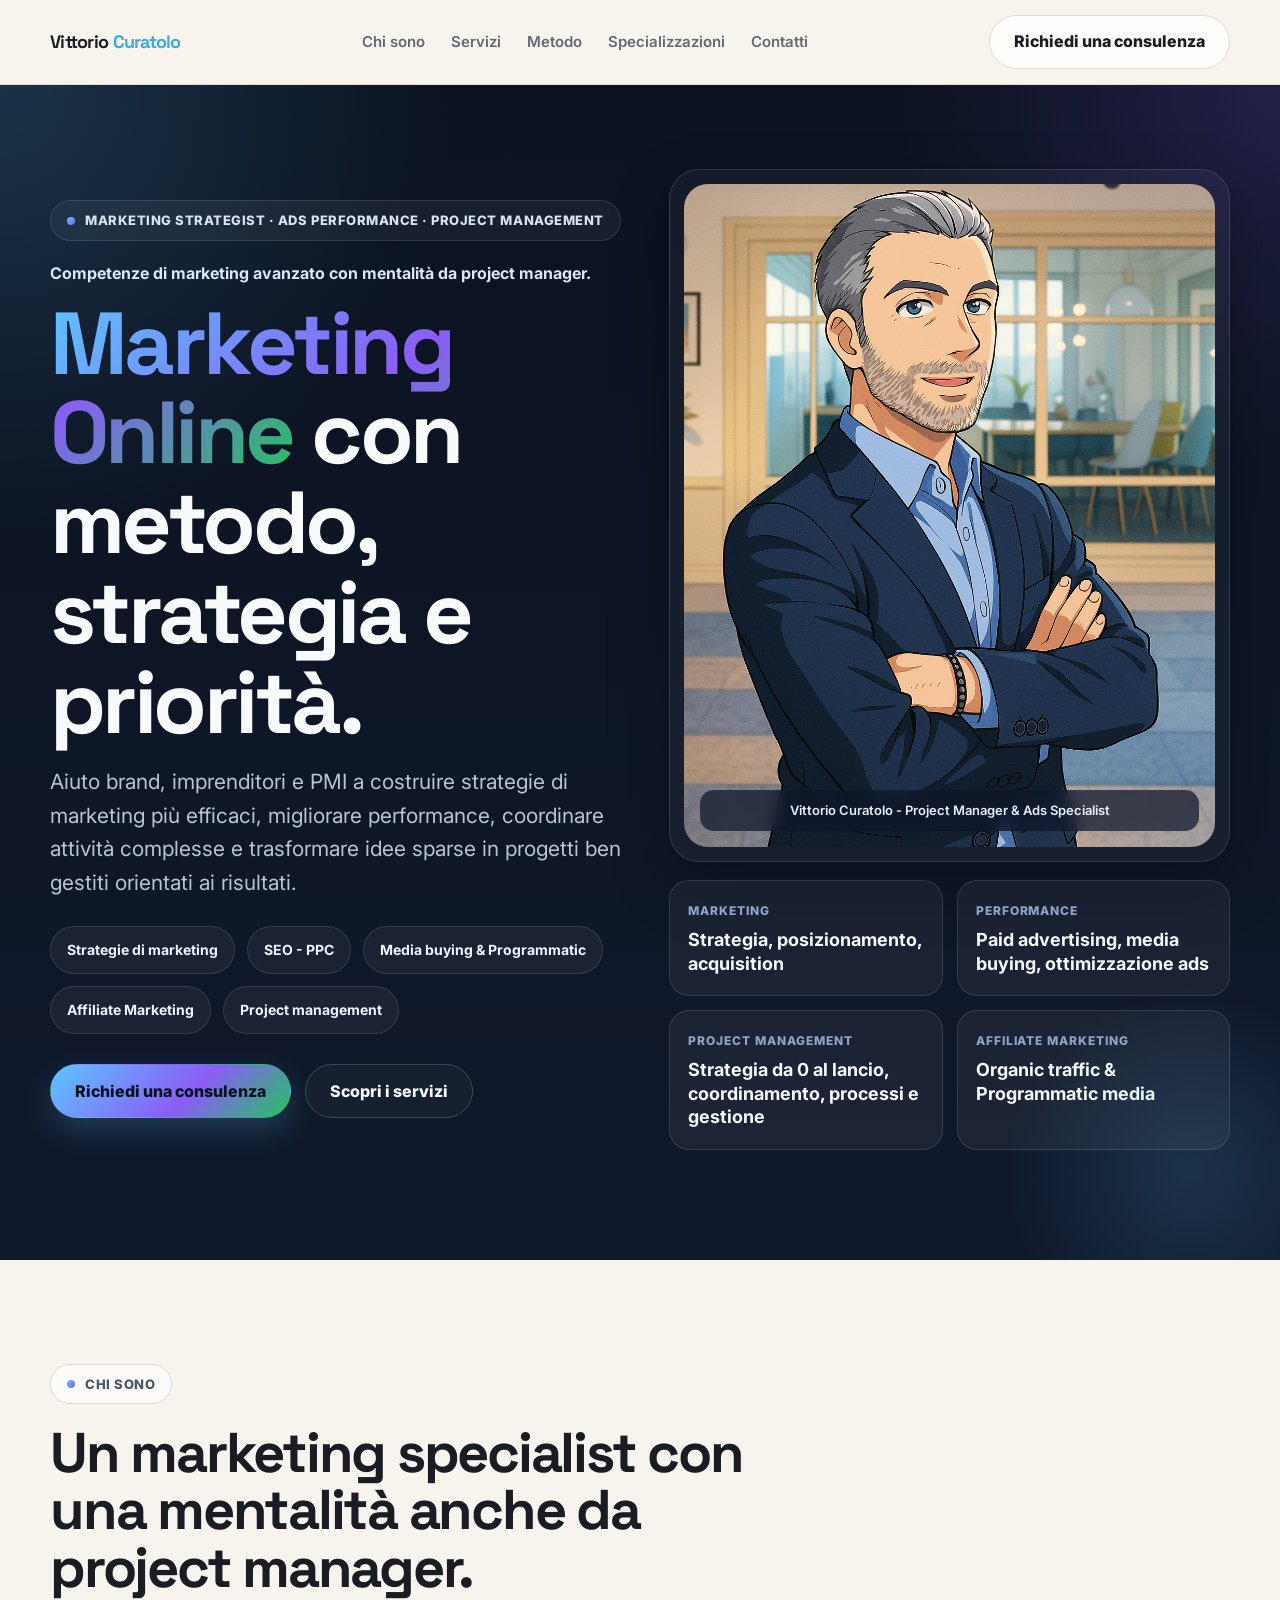
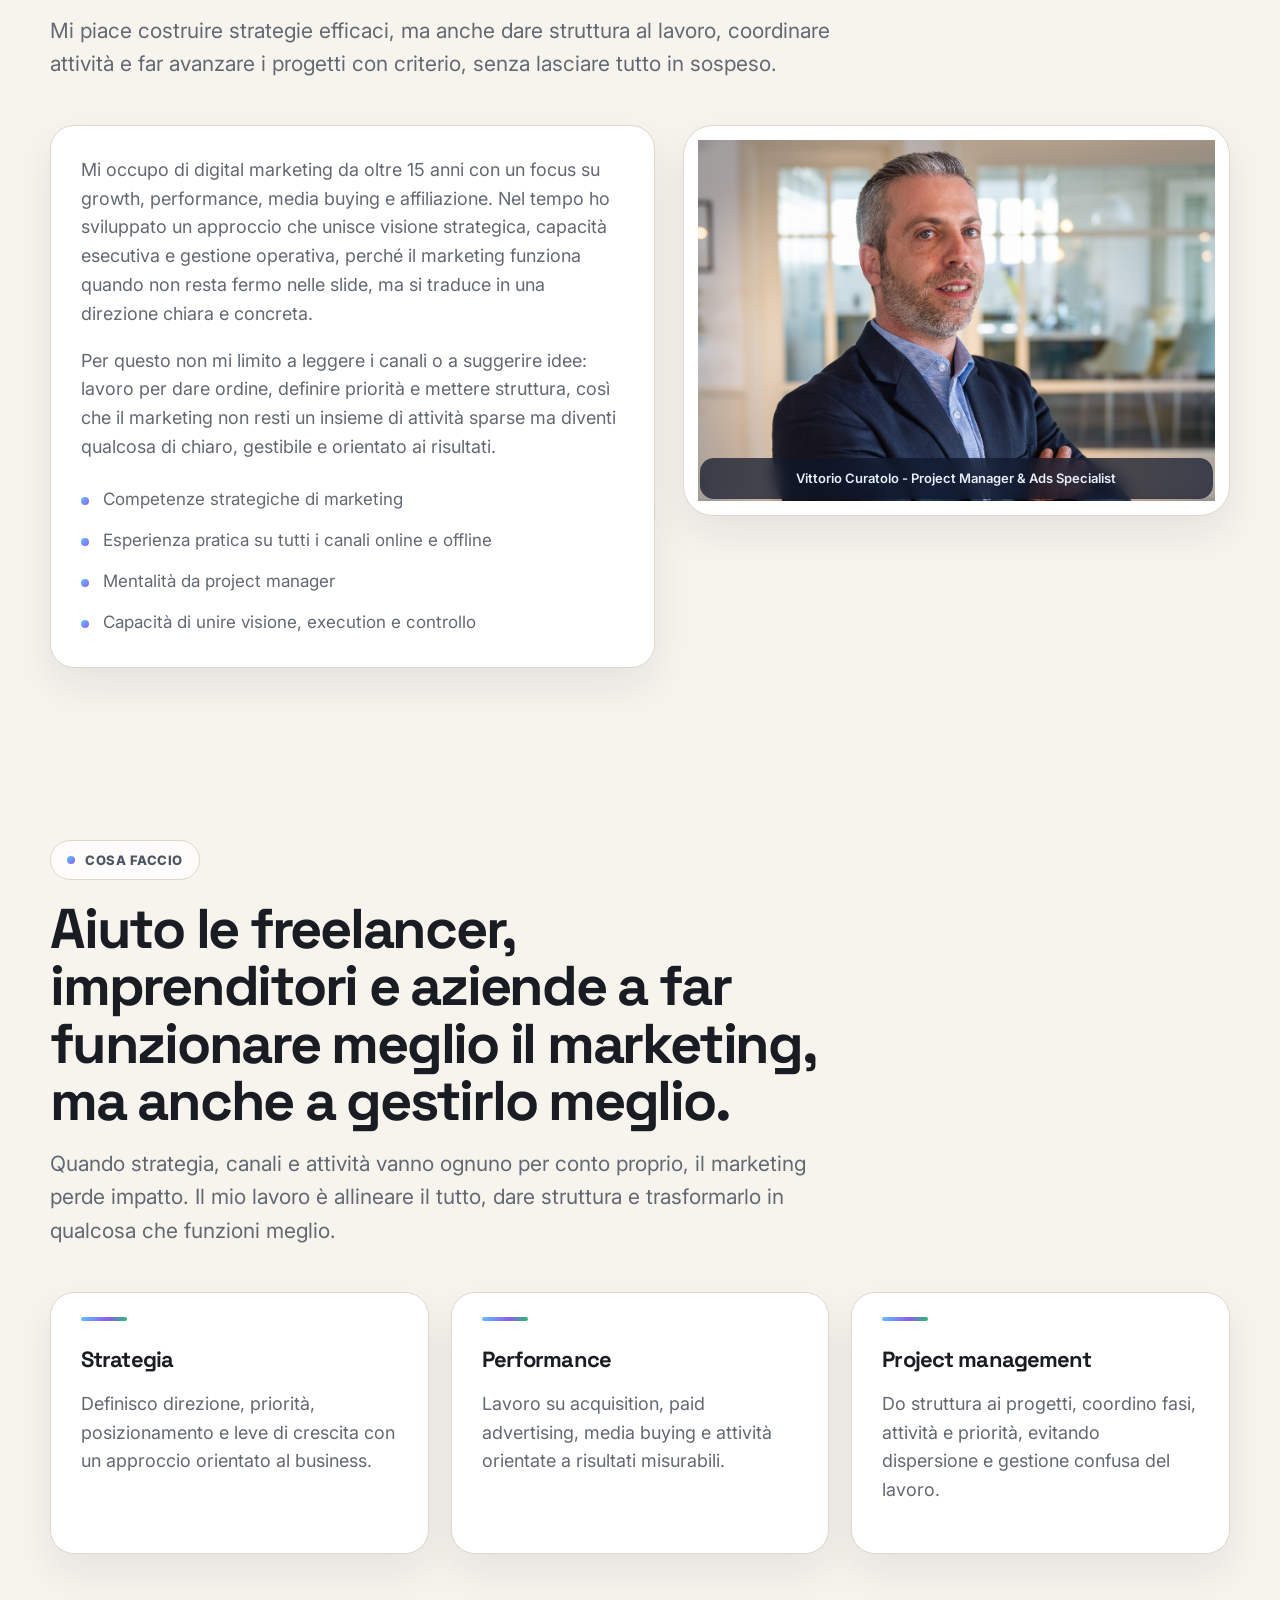
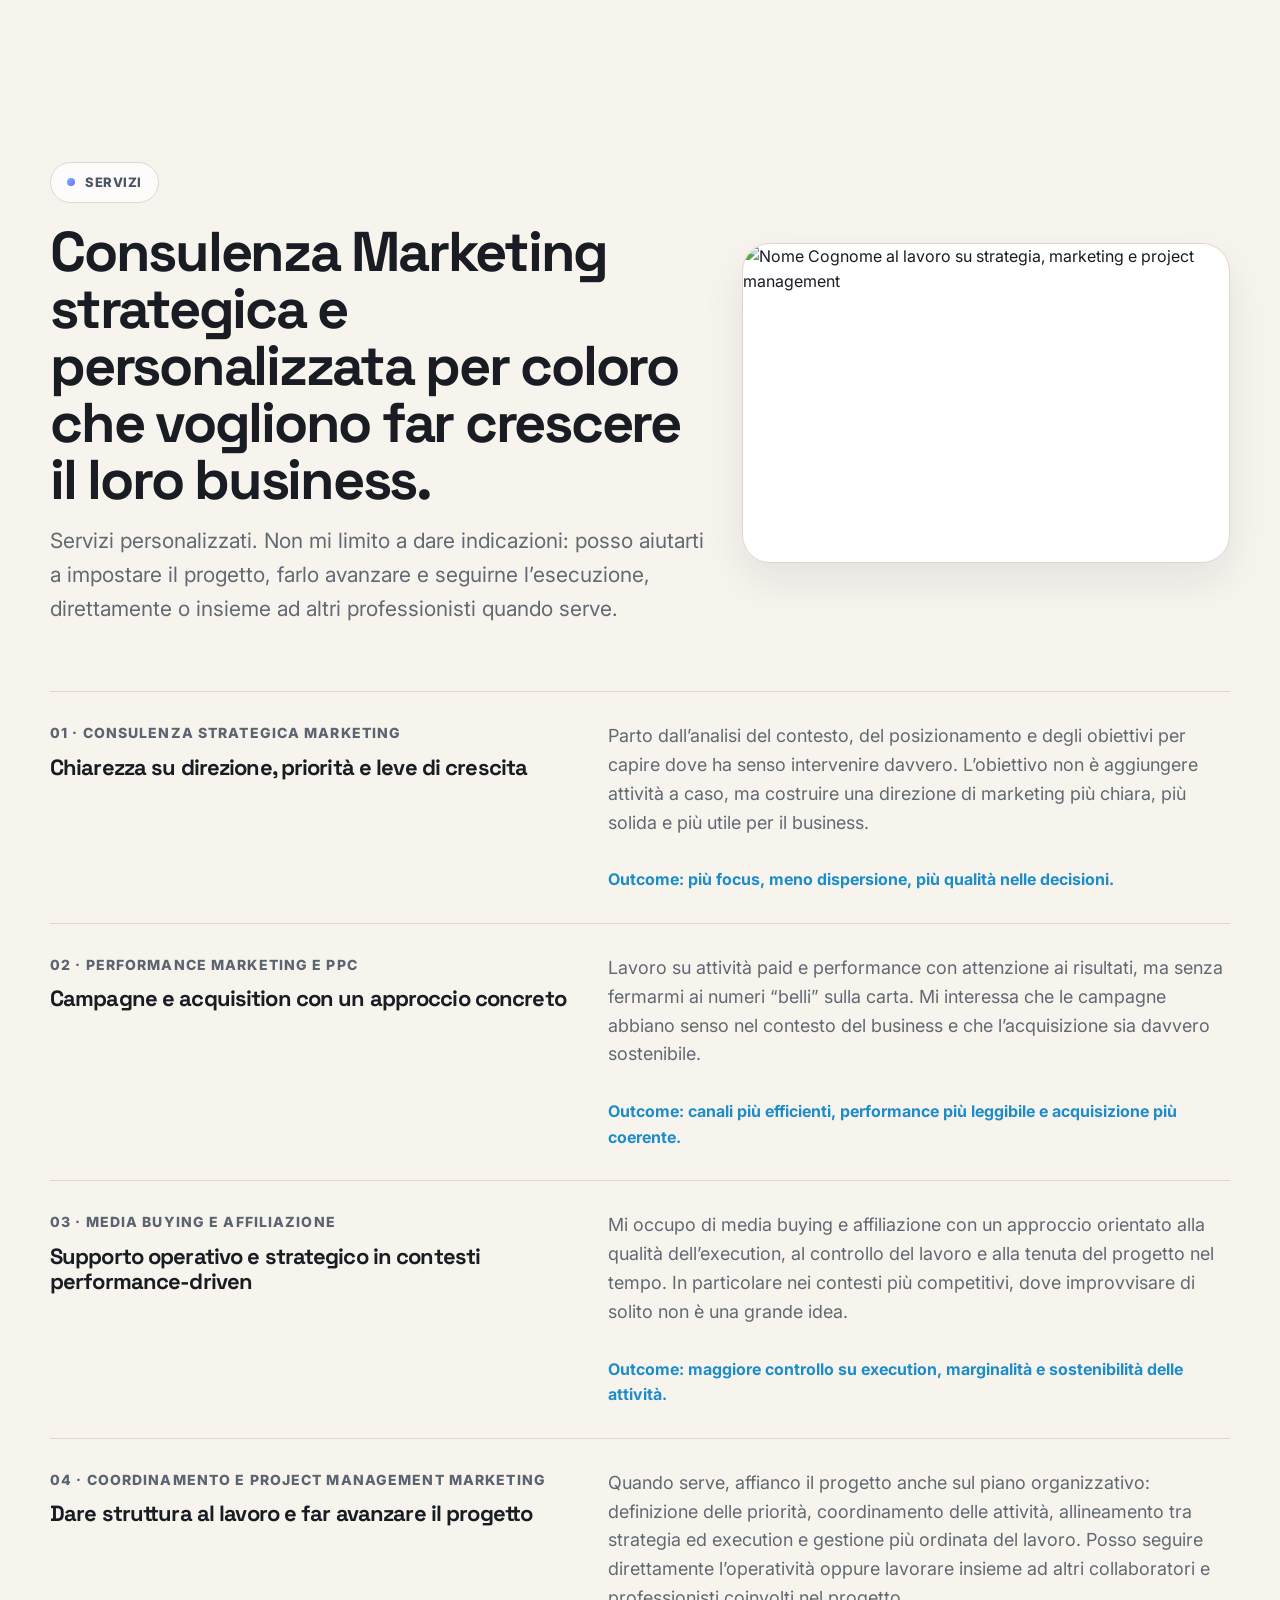
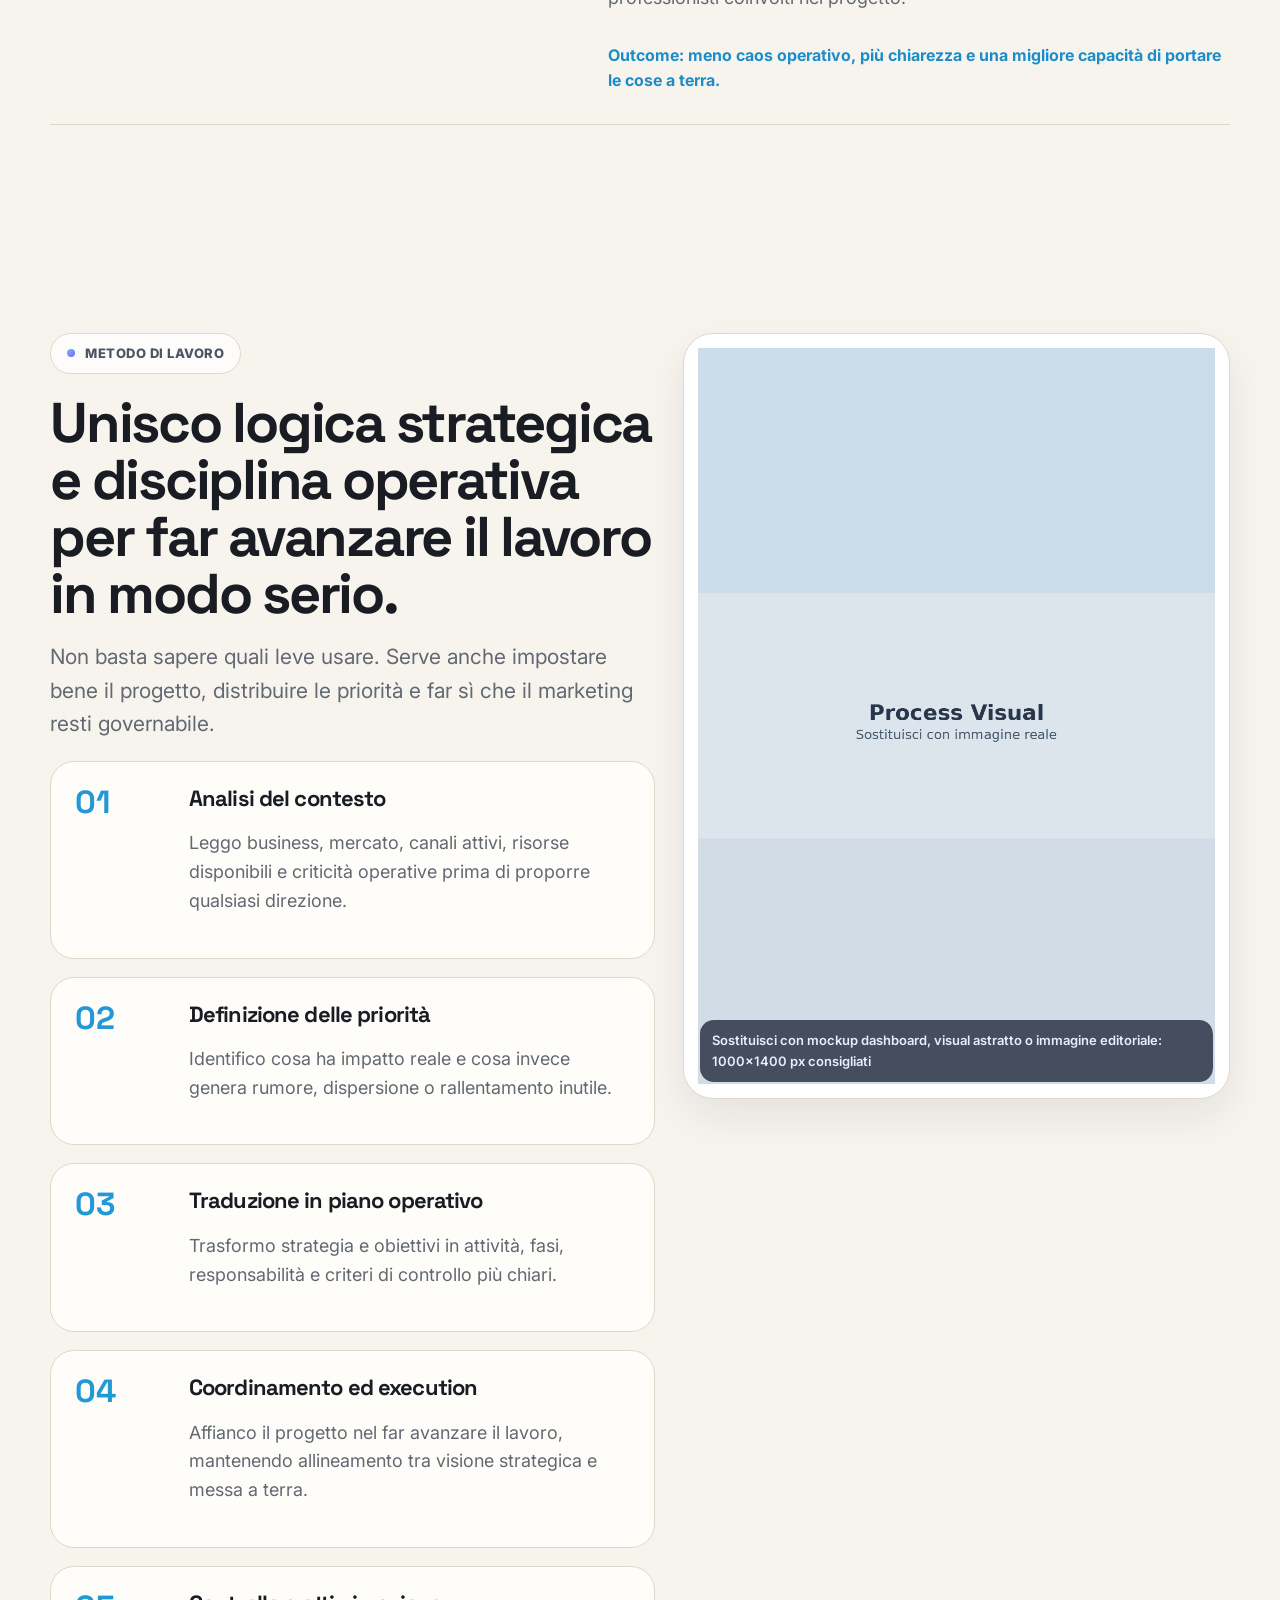
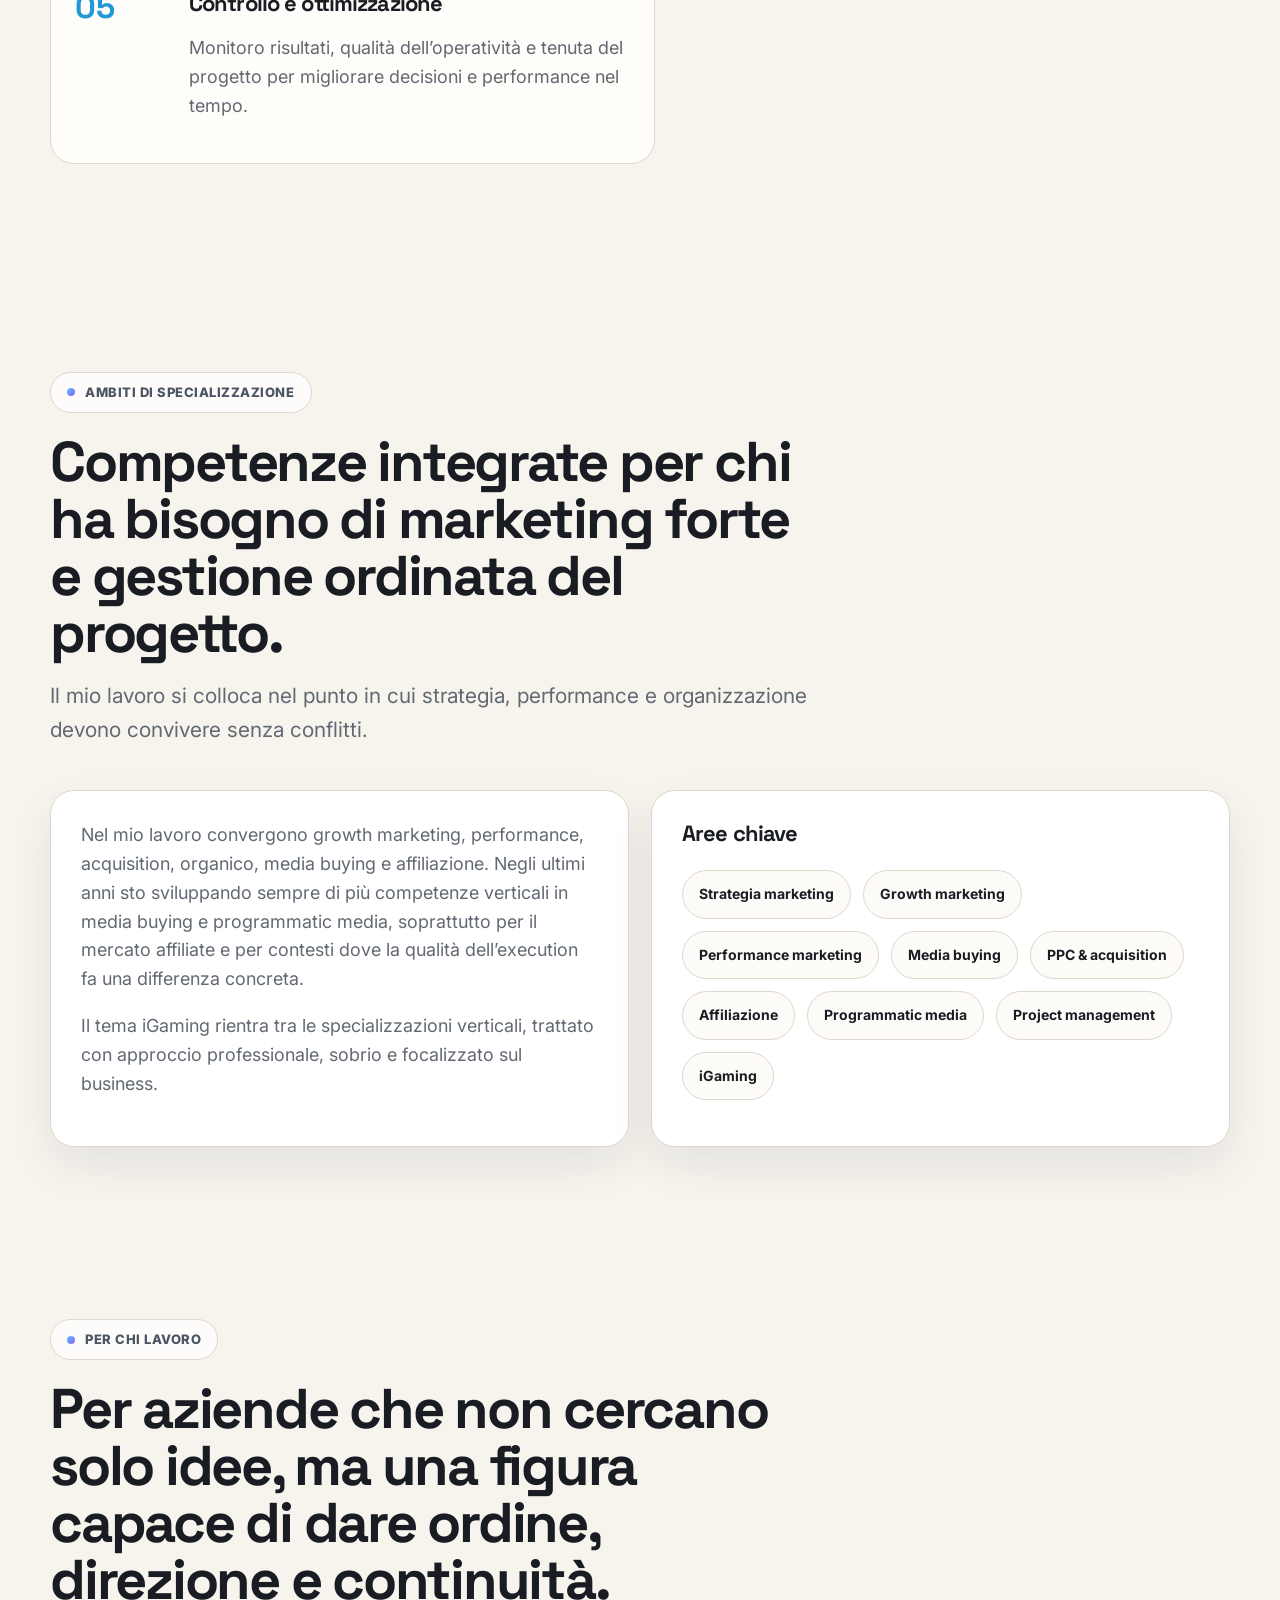
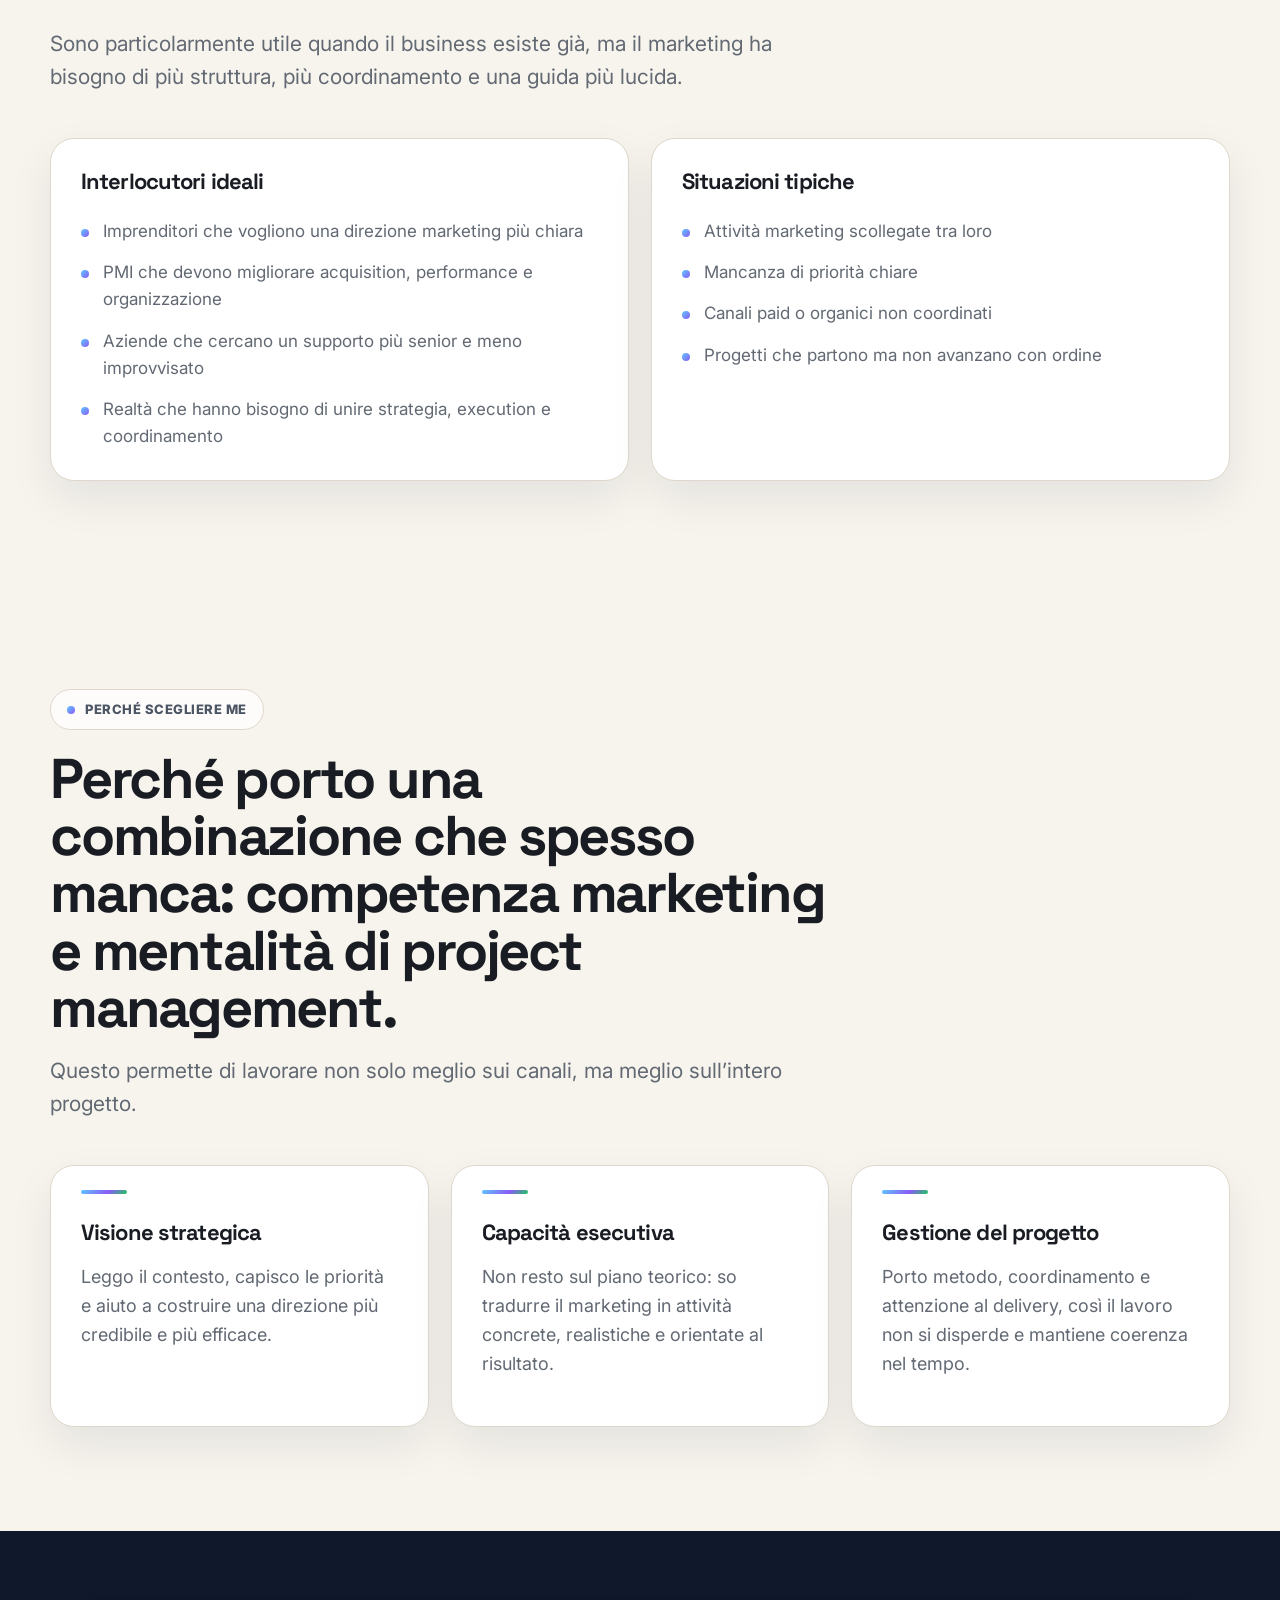
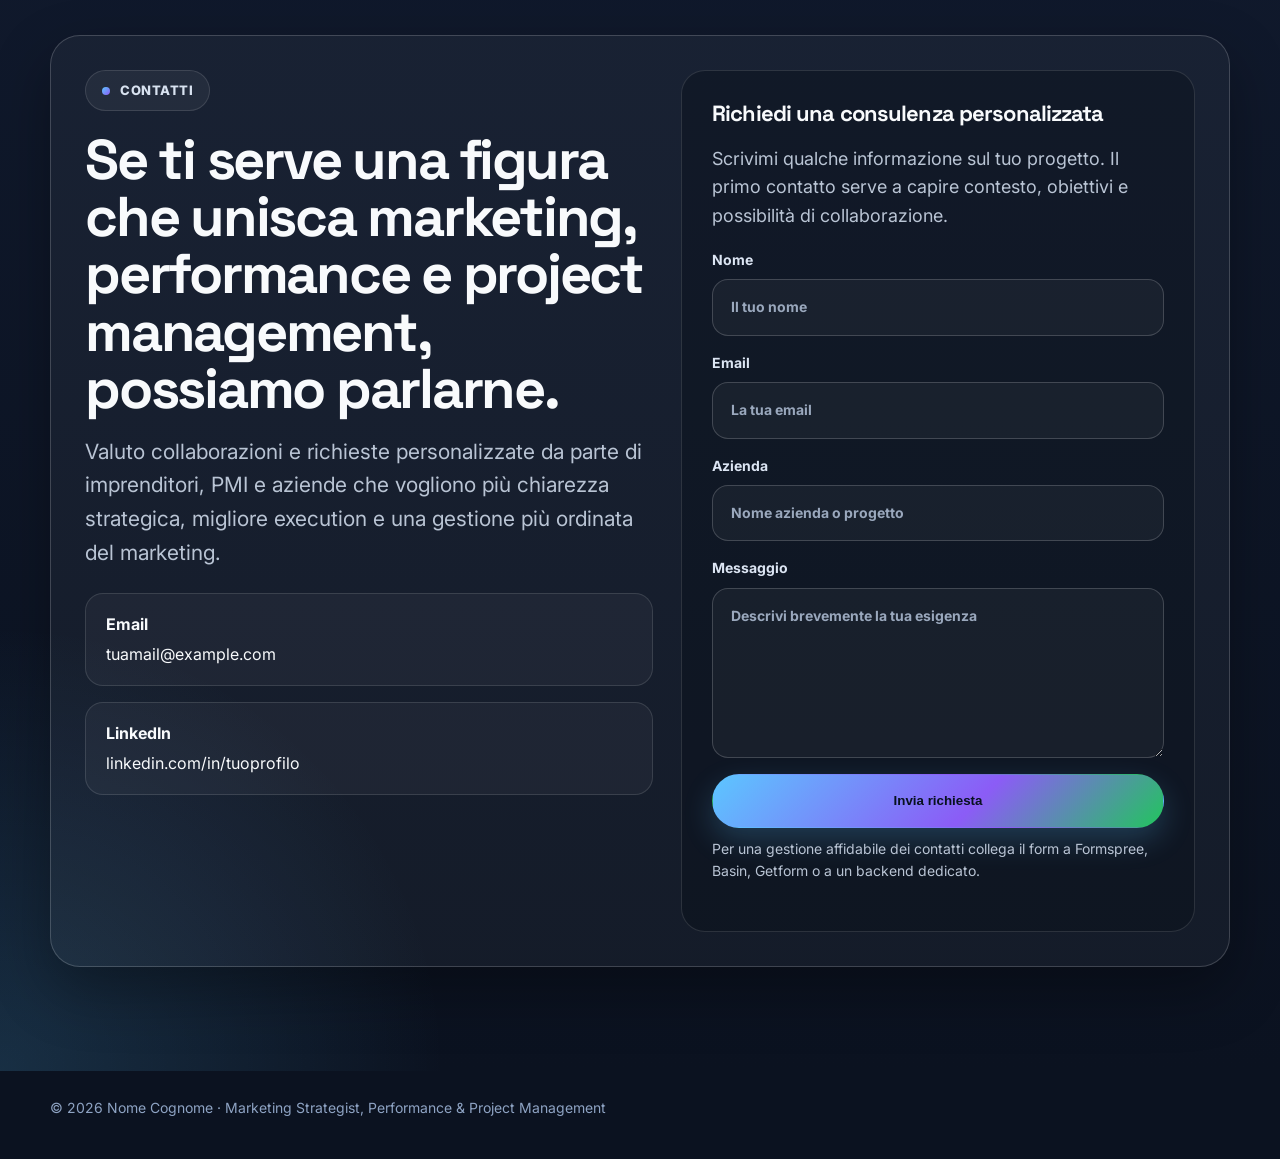
==== index.html @ 205b306b "Add files via upload" ====
<!DOCTYPE html>
<html lang="it">
<head>
  <meta charset="UTF-8" />
  <meta name="viewport" content="width=device-width, initial-scale=1.0" />
  <title>Nome Cognome | Marketing Strategist, Performance & Project Management</title>
  <meta name="description" content="Professionista del digital marketing con focus su strategia, performance marketing, media buying e project management per imprenditori, PMI e aziende." />
  <meta name="theme-color" content="#0f172a" />
  <link rel="preconnect" href="https://fonts.googleapis.com">
  <link rel="preconnect" href="https://fonts.gstatic.com" crossorigin>
  <link href="https://fonts.googleapis.com/css2?family=Inter:wght@400;500;600;700;800;900&family=Space+Grotesk:wght@500;700&display=swap" rel="stylesheet">
  <link rel="stylesheet" href="style.css" />
</head>
<body>
  <header class="site-header">
    <div class="container nav">
      <a href="#top" class="brand">Vittorio <span>Curatolo</span></a>

      <nav class="nav-links" aria-label="Navigazione principale">
        <a href="#chi-sono">Chi sono</a>
        <a href="#servizi">Servizi</a>
        <a href="#metodo">Metodo</a>
        <a href="#specializzazioni">Specializzazioni</a>
        <a href="#contatti">Contatti</a>
      </nav>

      <a href="#contatti" class="btn btn-secondary">Richiedi una consulenza</a>
    </div>
  </header>

  <main id="top">
    <section class="hero">
      <div class="container hero-grid">
        <div class="hero-copy">
          <span class="eyebrow eyebrow-dark">Marketing strategist · Ads Performance · Project management</span>
          <div class="hero-kicker">Competenze di marketing avanzato con mentalità da project manager.</div>
          <h1>
            <span class="gradient-text">Marketing Online</span>
            con metodo, strategia e priorità.
          </h1>
          <p class="lead hero-lead">
            Aiuto brand, imprenditori e PMI a costruire strategie di marketing più efficaci, migliorare performance, coordinare attività complesse e trasformare idee sparse in progetti ben gestiti orientati ai risultati.
          </p>

          <div class="hero-points">
            <span class="pill">Strategie di marketing</span>
            <span class="pill">SEO - PPC</span>
            <span class="pill">Media buying & Programmatic</span>
            <span class="pill">Affiliate Marketing</span>
            <span class="pill">Project management</span>
          </div>

          <div class="btn-row">
            <a href="#contatti" class="btn btn-primary">Richiedi una consulenza</a>
            <a href="#servizi" class="btn btn-ghost">Scopri i servizi</a>
          </div>
        </div>

        <aside class="hero-visual">
          <div class="hero-image-card">
            <div class="image-placeholder image-portrait">
              <img src="images/hero-pic.png"/>
              <center><div class="image-placeholder-note">Vittorio Curatolo - Project Manager & Ads Specialist</div></center>
            </div>
          </div>

          <div class="hero-stats">
            <article class="stat-box">
              <small>Marketing</small>
              <strong>Strategia, posizionamento, acquisition</strong>
            </article>
            <article class="stat-box">
              <small>Performance</small>
              <strong>Paid advertising, media buying, ottimizzazione ads </strong>
            </article>
            <article class="stat-box">
              <small>Project Management</small>
              <strong>Strategia da 0 al lancio, coordinamento, processi e gestione</strong>
            </article>
            <article class="stat-box">
              <small>Affiliate Marketing</small>
              <strong>Organic traffic & Programmatic media</strong>
            </article>
          </div>
        </aside>
      </div>
    </section>

    <section id="chi-sono" class="section section-light">
      <div class="container">
        <div class="section-head">
          <span class="eyebrow">Chi sono</span>
          <h2>Un marketing specialist con una mentalità anche da project manager.</h2>
          <p class="lead">
            Mi piace costruire strategie efficaci, ma anche dare struttura al lavoro, coordinare attività e far avanzare i progetti con criterio, senza lasciare tutto in sospeso.
          </p>
        </div>

        <div class="about-grid">
          <div class="about-copy card-light">
            <p>
              Mi occupo di digital marketing da oltre 15 anni con un focus su growth, performance, media buying e affiliazione. Nel tempo ho sviluppato un approccio che unisce visione strategica, capacità esecutiva e gestione operativa, perché il marketing funziona quando non resta fermo nelle slide, ma si traduce in una direzione chiara e concreta.
            </p>
            <p>
              Per questo non mi limito a leggere i canali o a suggerire idee: lavoro per dare ordine, definire priorità e mettere struttura, così che il marketing non resti un insieme di attività sparse ma diventi qualcosa di chiaro, gestibile e orientato ai risultati.
            </p>

            <ul class="list">
              <li>Competenze strategiche di marketing</li>
              <li>Esperienza pratica su tutti i canali online e offline</li>
              <li>Mentalità da project manager</li>
              <li>Capacità di unire visione, execution e controllo</li>
            </ul>
          </div>

          <div class="about-image-wrap">
            <div class="image-placeholder image-landscape light-frame">
              <img src="images/iosq.png" alt="Vittorio Curatolo - Project Manager & Ads Specialist" />
              <center><div class="image-placeholder-note">Vittorio Curatolo - Project Manager & Ads Specialist</div></center>
            </div>
          </div>
        </div>
      </div>
    </section>

    <section id="cosa-faccio" class="section section-light section-tight-top">
      <div class="container">
        <div class="section-head">
          <span class="eyebrow">Cosa faccio</span>
          <h2>Aiuto le freelancer, imprenditori e aziende a far funzionare meglio il marketing, ma anche a gestirlo meglio.</h2>
          <p class="lead">
            Quando strategia, canali e attività vanno ognuno per conto proprio, il marketing perde impatto. Il mio lavoro è allineare il tutto, dare struttura e trasformarlo in qualcosa che funzioni meglio.
          </p>
        </div>

        <div class="grid grid-3">
          <article class="card-light pillar-light">
            <h3>Strategia</h3>
            <p>Definisco direzione, priorità, posizionamento e leve di crescita con un approccio orientato al business.</p>
          </article>

          <article class="card-light pillar-light">
            <h3>Performance</h3>
            <p>Lavoro su acquisition, paid advertising, media buying e attività orientate a risultati misurabili.</p>
          </article>

          <article class="card-light pillar-light">
            <h3>Project management</h3>
            <p>Do struttura ai progetti, coordino fasi, attività e priorità, evitando dispersione e gestione confusa del lavoro.</p>
          </article>
        </div>
      </div>
    </section>

    <section id="servizi" class="section section-light">
  <div class="container">
    <div class="services-head">
      <div class="services-head-copy">
        <span class="eyebrow">Servizi</span>
        <h2>Consulenza Marketing strategica e personalizzata per coloro che vogliono far crescere il loro business.</h2>
        <p class="lead">
          Servizi personalizzati. Non mi limito a dare indicazioni: posso aiutarti a impostare il progetto, farlo avanzare e seguirne l’esecuzione, direttamente o insieme ad altri professionisti quando serve.
        </p>
      </div>

      <div class="services-head-image">
        <img src="images/Pc1.png" alt="Nome Cognome al lavoro su strategia, marketing e project management" />
      </div>
    </div>


        <div class="service-list light-list">
          <article class="service-item">
            <div>
              <div class="service-label">01 · Consulenza strategica marketing</div>
              <h3>Chiarezza su direzione, priorità e leve di crescita</h3>
            </div>
            <div>
              <p>Parto dall’analisi del contesto, del posizionamento e degli obiettivi per capire dove ha senso intervenire davvero. L’obiettivo non è aggiungere attività a caso, ma costruire una direzione di marketing più chiara, più solida e più utile per il business.</p>
              <span class="service-outcome">Outcome: più focus, meno dispersione, più qualità nelle decisioni.</span>
            </div>
          </article>

          <article class="service-item">
            <div>
              <div class="service-label">02 · Performance marketing e PPC</div>
              <h3>Campagne e acquisition con un approccio concreto</h3>
            </div>
            <div>
              <p>Lavoro su attività paid e performance con attenzione ai risultati, ma senza fermarmi ai numeri “belli” sulla carta. Mi interessa che le campagne abbiano senso nel contesto del business e che l’acquisizione sia davvero sostenibile.</p>
              <span class="service-outcome">Outcome: canali più efficienti, performance più leggibile e acquisizione più coerente.</span>
            </div>
          </article>

          <article class="service-item">
            <div>
              <div class="service-label">03 · Media buying e affiliazione</div>
              <h3>Supporto operativo e strategico in contesti performance-driven</h3>
            </div>
            <div>
              <p>Mi occupo di media buying e affiliazione con un approccio orientato alla qualità dell’execution, al controllo del lavoro e alla tenuta del progetto nel tempo. In particolare nei contesti più competitivi, dove improvvisare di solito non è una grande idea.</p>
              <span class="service-outcome">Outcome: maggiore controllo su execution, marginalità e sostenibilità delle attività.</span>
            </div>
          </article>

          <article class="service-item">
            <div>
              <div class="service-label">04 · Coordinamento e project management marketing</div>
              <h3>Dare struttura al lavoro e far avanzare il progetto</h3>
            </div>
            <div>
              <p>Quando serve, affianco il progetto anche sul piano organizzativo: definizione delle priorità, coordinamento delle attività, allineamento tra strategia ed execution e gestione più ordinata del lavoro. Posso seguire direttamente l’operatività oppure lavorare insieme ad altri collaboratori e professionisti coinvolti nel progetto.</p>
              <span class="service-outcome">Outcome: meno caos operativo, più chiarezza e una migliore capacità di portare le cose a terra.</span>
            </div>
          </article>
        </div>
      </div>
    </section>

    <section id="metodo" class="section section-light">
      <div class="container">
        <div class="method-layout">
          <div class="method-copy">
            <span class="eyebrow">Metodo di lavoro</span>
            <h2>Unisco logica strategica e disciplina operativa per far avanzare il lavoro in modo serio.</h2>
            <p class="lead">
              Non basta sapere quali leve usare. Serve anche impostare bene il progetto, distribuire le priorità e far sì che il marketing resti governabile.
            </p>

            <div class="method">
              <article class="method-item light-method">
                <div class="method-no">01</div>
                <div>
                  <h3>Analisi del contesto</h3>
                  <p>Leggo business, mercato, canali attivi, risorse disponibili e criticità operative prima di proporre qualsiasi direzione.</p>
                </div>
              </article>

              <article class="method-item light-method">
                <div class="method-no">02</div>
                <div>
                  <h3>Definizione delle priorità</h3>
                  <p>Identifico cosa ha impatto reale e cosa invece genera rumore, dispersione o rallentamento inutile.</p>
                </div>
              </article>

              <article class="method-item light-method">
                <div class="method-no">03</div>
                <div>
                  <h3>Traduzione in piano operativo</h3>
                  <p>Trasformo strategia e obiettivi in attività, fasi, responsabilità e criteri di controllo più chiari.</p>
                </div>
              </article>

              <article class="method-item light-method">
                <div class="method-no">04</div>
                <div>
                  <h3>Coordinamento ed execution</h3>
                  <p>Affianco il progetto nel far avanzare il lavoro, mantenendo allineamento tra visione strategica e messa a terra.</p>
                </div>
              </article>

              <article class="method-item light-method">
                <div class="method-no">05</div>
                <div>
                  <h3>Controllo e ottimizzazione</h3>
                  <p>Monitoro risultati, qualità dell’operatività e tenuta del progetto per migliorare decisioni e performance nel tempo.</p>
                </div>
              </article>
            </div>
          </div>

          <aside class="method-visual">
            <div class="image-placeholder image-vertical light-frame">
              <img src="images/process-visual.jpg" alt="Visual astratto o mockup dashboard a supporto del metodo di lavoro" />
              <div class="image-placeholder-note">Sostituisci con mockup dashboard, visual astratto o immagine editoriale: 1000×1400 px consigliati</div>
            </div>
          </aside>
        </div>
      </div>
    </section>

    <section id="specializzazioni" class="section section-light">
      <div class="container">
        <div class="section-head">
          <span class="eyebrow">Ambiti di specializzazione</span>
          <h2>Competenze integrate per chi ha bisogno di marketing forte e gestione ordinata del progetto.</h2>
          <p class="lead">
            Il mio lavoro si colloca nel punto in cui strategia, performance e organizzazione devono convivere senza conflitti.
          </p>
        </div>

        <div class="grid grid-2">
          <div class="card-light">
            <p>
              Nel mio lavoro convergono growth marketing, performance, acquisition, organico, media buying e affiliazione. Negli ultimi anni sto sviluppando sempre di più competenze verticali in media buying e programmatic media, soprattutto per il mercato affiliate e per contesti dove la qualità dell’execution fa una differenza concreta.
            </p>
            <p>
              Il tema iGaming rientra tra le specializzazioni verticali, trattato con approccio professionale, sobrio e focalizzato sul business.
            </p>
          </div>

          <div class="card-light">
            <h3>Aree chiave</h3>
            <div class="tag-wrap tag-wrap-light">
              <span class="tag-light">Strategia marketing</span>
              <span class="tag-light">Growth marketing</span>
              <span class="tag-light">Performance marketing</span>
              <span class="tag-light">Media buying</span>
              <span class="tag-light">PPC & acquisition</span>
              <span class="tag-light">Affiliazione</span>
              <span class="tag-light">Programmatic media</span>
              <span class="tag-light">Project management</span>
              <span class="tag-light">iGaming</span>
            </div>
          </div>
        </div>
      </div>
    </section>

    <section id="target" class="section section-light section-tight-top">
      <div class="container">
        <div class="section-head">
          <span class="eyebrow">Per chi lavoro</span>
          <h2>Per aziende che non cercano solo idee, ma una figura capace di dare ordine, direzione e continuità.</h2>
          <p class="lead">
            Sono particolarmente utile quando il business esiste già, ma il marketing ha bisogno di più struttura, più coordinamento e una guida più lucida.
          </p>
        </div>

        <div class="grid grid-2">
          <article class="card-light">
            <h3>Interlocutori ideali</h3>
            <ul class="list">
              <li>Imprenditori che vogliono una direzione marketing più chiara</li>
              <li>PMI che devono migliorare acquisition, performance e organizzazione</li>
              <li>Aziende che cercano un supporto più senior e meno improvvisato</li>
              <li>Realtà che hanno bisogno di unire strategia, execution e coordinamento</li>
            </ul>
          </article>

          <article class="card-light">
            <h3>Situazioni tipiche</h3>
            <ul class="list">
              <li>Attività marketing scollegate tra loro</li>
              <li>Mancanza di priorità chiare</li>
              <li>Canali paid o organici non coordinati</li>
              <li>Progetti che partono ma non avanzano con ordine</li>
            </ul>
          </article>
        </div>
      </div>
    </section>

    <section id="perche-me" class="section section-light">
      <div class="container">
        <div class="section-head">
          <span class="eyebrow">Perché scegliere me</span>
          <h2>Perché porto una combinazione che spesso manca: competenza marketing e mentalità di project management.</h2>
          <p class="lead">
            Questo permette di lavorare non solo meglio sui canali, ma meglio sull’intero progetto.
          </p>
        </div>

        <div class="grid grid-3">
          <article class="card-light pillar-light">
            <h3>Visione strategica</h3>
            <p>Leggo il contesto, capisco le priorità e aiuto a costruire una direzione più credibile e più efficace.</p>
          </article>

          <article class="card-light pillar-light">
            <h3>Capacità esecutiva</h3>
            <p>Non resto sul piano teorico: so tradurre il marketing in attività concrete, realistiche e orientate al risultato.</p>
          </article>

          <article class="card-light pillar-light">
            <h3>Gestione del progetto</h3>
            <p>Porto metodo, coordinamento e attenzione al delivery, così il lavoro non si disperde e mantiene coerenza nel tempo.</p>
          </article>
        </div>
      </div>
    </section>

    <section id="contatti" class="section cta-section">
      <div class="container">
        <div class="cta-box">
          <div>
            <span class="eyebrow eyebrow-dark">Contatti</span>
            <h2>Se ti serve una figura che unisca marketing, performance e project management, possiamo parlarne.</h2>
            <p class="lead cta-lead">
              Valuto collaborazioni e richieste personalizzate da parte di imprenditori, PMI e aziende che vogliono più chiarezza strategica, migliore execution e una gestione più ordinata del marketing.
            </p>

            <div class="contact-ways">
              <div class="contact-way">
                <strong>Email</strong>
                <a href="mailto:tuamail@example.com">tuamail@example.com</a>
              </div>

              <div class="contact-way">
                <strong>LinkedIn</strong>
                <a href="https://www.linkedin.com/" target="_blank" rel="noopener noreferrer">linkedin.com/in/tuoprofilo</a>
              </div>
            </div>
          </div>

          <div class="contact-card">
            <h3>Richiedi una consulenza personalizzata</h3>
            <p>Scrivimi qualche informazione sul tuo progetto. Il primo contatto serve a capire contesto, obiettivi e possibilità di collaborazione.</p>

            <form action="mailto:tuamail@example.com" method="post" enctype="text/plain">
              <label>
                Nome
                <input type="text" name="nome" placeholder="Il tuo nome" required>
              </label>

              <label>
                Email
                <input type="email" name="email" placeholder="La tua email" required>
              </label>

              <label>
                Azienda
                <input type="text" name="azienda" placeholder="Nome azienda o progetto">
              </label>

              <label>
                Messaggio
                <textarea name="messaggio" placeholder="Descrivi brevemente la tua esigenza"></textarea>
              </label>

              <button type="submit" class="btn btn-primary">Invia richiesta</button>
            </form>

            <p class="microcopy">Per una gestione affidabile dei contatti collega il form a Formspree, Basin, Getform o a un backend dedicato.</p>
          </div>
        </div>
      </div>
    </section>
  </main>

  <footer class="footer">
    <div class="container">© 2026 Nome Cognome · Marketing Strategist, Performance & Project Management</div>
  </footer>
</body>
</html>
---- style.css ----
:root {
  --bg-dark: #0b1220;
  --bg-dark-2: #10192c;
  --bg-light: #f7f4ee;
  --bg-light-2: #fffdfa;
  --surface-light: #ffffff;
  --surface-dark: rgba(255, 255, 255, 0.06);
  --line-light: #dfd7cc;
  --line-light-2: #ece5da;
  --line-dark: rgba(255,255,255,0.12);
  --line-dark-2: rgba(255,255,255,0.18);
  --text-dark: #191d23;
  --text-light: #f8fafc;
  --text-muted: #626973;
  --text-muted-2: #b9c4d4;
  --accent: #5cc6ff;
  --accent-2: #8b5cf6;
  --accent-3: #22c55e;
  --gradient: linear-gradient(135deg, #5cc6ff 0%, #8b5cf6 58%, #22c55e 100%);
  --shadow-soft: 0 18px 44px rgba(15, 23, 42, 0.08);
  --shadow-dark: 0 24px 60px rgba(0, 0, 0, 0.32);
  --radius-lg: 30px;
  --radius-md: 24px;
  --radius-sm: 18px;
  --container: 1180px;
}

* { box-sizing: border-box; }

html { scroll-behavior: smooth; }

body {
  margin: 0;
  font-family: 'Inter', sans-serif;
  color: var(--text-dark);
  background: var(--bg-light);
  line-height: 1.6;
  -webkit-font-smoothing: antialiased;
  text-rendering: optimizeLegibility;
}

a { color: inherit; text-decoration: none; }
img { display: block; max-width: 100%; }

.container {
  width: min(calc(100% - 40px), var(--container));
  margin: 0 auto;
}

.site-header {
  position: sticky;
  top: 0;
  z-index: 50;
  backdrop-filter: blur(18px);
  background: rgba(247, 244, 238, 0.86);
  border-bottom: 1px solid rgba(223, 215, 204, 0.85);
}

.nav {
  min-height: 84px;
  display: flex;
  align-items: center;
  justify-content: space-between;
  gap: 18px;
}

.brand,
h1, h2, h3 {
  font-family: 'Space Grotesk', sans-serif;
  letter-spacing: -0.04em;
}

.brand {
  font-size: 18px;
  font-weight: 700;
}

.brand span { color: #3aa9e5; }

.nav-links {
  display: flex;
  align-items: center;
  gap: 26px;
  color: var(--text-muted);
  font-size: 15px;
  font-weight: 600;
}

.nav-links a:hover { color: var(--text-dark); }

.section { padding: 104px 0; }
.section-tight-top { padding-top: 68px; }

.hero {
  position: relative;
  overflow: hidden;
  padding: 84px 0 110px;
  color: var(--text-light);
  background:
    radial-gradient(circle at 0% 0%, rgba(92, 198, 255, 0.18), transparent 26%),
    radial-gradient(circle at 100% 0%, rgba(139, 92, 246, 0.18), transparent 22%),
    linear-gradient(180deg, var(--bg-dark) 0%, var(--bg-dark-2) 100%);
}

.hero::after {
  content: "";
  position: absolute;
  width: 420px;
  height: 420px;
  right: -120px;
  bottom: -120px;
  background: radial-gradient(circle, rgba(92, 198, 255, 0.15), transparent 62%);
  pointer-events: none;
}

.hero-grid {
  display: grid;
  grid-template-columns: 1.02fr 0.98fr;
  gap: 36px;
  align-items: center;
}

.eyebrow {
  display: inline-flex;
  align-items: center;
  gap: 10px;
  margin-bottom: 20px;
  padding: 9px 16px;
  border-radius: 999px;
  border: 1px solid var(--line-light);
  background: rgba(255,255,255,0.72);
  color: #4b5563;
  font-size: 13px;
  font-weight: 800;
  letter-spacing: .04em;
  text-transform: uppercase;
}

.eyebrow::before {
  content: "";
  width: 8px;
  height: 8px;
  border-radius: 50%;
  background: linear-gradient(135deg, var(--accent), var(--accent-2));
}

.eyebrow-dark {
  border-color: var(--line-dark);
  background: rgba(255,255,255,0.05);
  color: #d8e2f0;
}

.hero-kicker {
  font-size: 16px;
  font-weight: 700;
  color: #dbe7f6;
  margin-bottom: 12px;
}

h1, h2, h3 {
  margin: 0 0 18px;
  line-height: 1.02;
}

h1 {
  font-size: clamp(46px, 8vw, 88px);
  max-width: 920px;
}

h2 {
  font-size: clamp(34px, 5vw, 56px);
  max-width: 780px;
  color: var(--text-dark);
}

h3 {
  font-size: 22px;
  line-height: 1.15;
  color: var(--text-dark);
}

.hero h2,
.hero h3,
.cta-section h2,
.cta-section h3 {
  color: var(--text-light);
}

p {
  margin: 0 0 18px;
  font-size: 18px;
  color: var(--text-muted);
}

.lead {
  font-size: 21px;
  max-width: 780px;
}

.hero-lead,
.cta-lead,
.cta-section p,
.hero p {
  color: var(--text-muted-2);
}

.gradient-text {
  background: var(--gradient);
  -webkit-background-clip: text;
  background-clip: text;
  color: transparent;
}

.hero-points {
  display: flex;
  flex-wrap: wrap;
  gap: 12px;
  margin-top: 26px;
}

.pill {
  display: inline-flex;
  align-items: center;
  padding: 12px 16px;
  border-radius: 999px;
  border: 1px solid var(--line-dark);
  background: rgba(255,255,255,0.05);
  color: #edf5ff;
  font-size: 14px;
  font-weight: 700;
}

.btn-row {
  display: flex;
  flex-wrap: wrap;
  gap: 14px;
  margin-top: 30px;
}

.btn {
  display: inline-flex;
  align-items: center;
  justify-content: center;
  min-height: 54px;
  padding: 0 24px;
  border-radius: 999px;
  border: 1px solid transparent;
  font-weight: 800;
  cursor: pointer;
  transition: transform .2s ease, box-shadow .2s ease, background .2s ease, border-color .2s ease;
}

.btn:hover { transform: translateY(-1px); }

.btn-primary {
  background: var(--gradient);
  color: #07111f;
  box-shadow: 0 12px 30px rgba(92, 198, 255, 0.22);
}

.btn-secondary {
  background: rgba(255,255,255,0.78);
  border-color: rgba(223, 215, 204, 0.9);
  color: var(--text-dark);
}

.btn-ghost {
  background: rgba(255,255,255,0.03);
  border-color: var(--line-dark-2);
  color: var(--text-light);
}

.hero-visual {
  display: grid;
  gap: 18px;
}

.hero-image-card {
  padding: 14px;
  border-radius: var(--radius-lg);
  border: 1px solid var(--line-dark);
  background: rgba(255,255,255,0.04);
  box-shadow: var(--shadow-dark);
}

.hero-stats {
  display: grid;
  grid-template-columns: repeat(2, minmax(0,1fr));
  gap: 14px;
}

.stat-box {
  padding: 20px 18px;
  border-radius: 20px;
  border: 1px solid var(--line-dark);
  background: rgba(255,255,255,0.05);
}

.stat-box small {
  display: block;
  margin-bottom: 8px;
  color: #8fa5c6;
  font-weight: 800;
  font-size: 12px;
  letter-spacing: .08em;
  text-transform: uppercase;
}

.stat-box strong {
  display: block;
  color: var(--text-light);
  font-size: 18px;
  line-height: 1.3;
}

.section-light {
  background: var(--bg-light);
}

.section-head {
  margin-bottom: 44px;
}

.grid {
  display: grid;
  gap: 22px;
}

.grid-2 { grid-template-columns: repeat(2, minmax(0,1fr)); }
.grid-3 { grid-template-columns: repeat(3, minmax(0,1fr)); }

.card-light {
  padding: 30px;
  border-radius: var(--radius-md);
  border: 1px solid var(--line-light);
  background: var(--surface-light);
  box-shadow: var(--shadow-soft);
}

.about-grid,
.method-layout,
.cta-box {
  display: grid;
  grid-template-columns: 1.05fr 0.95fr;
  gap: 28px;
  align-items: start;
}

.list {
  list-style: none;
  margin: 24px 0 0;
  padding: 0;
  display: grid;
  gap: 14px;
}

.list li {
  position: relative;
  padding-left: 22px;
  color: var(--text-muted);
  font-size: 17px;
}

.list li::before {
  content: "";
  position: absolute;
  left: 0;
  top: 11px;
  width: 8px;
  height: 8px;
  border-radius: 50%;
  background: linear-gradient(135deg, var(--accent), var(--accent-2));
}

.pillar-light {
  position: relative;
  padding-top: 54px;
}

.pillar-light::before {
  content: "";
  position: absolute;
  top: 24px;
  left: 30px;
  width: 46px;
  height: 4px;
  border-radius: 999px;
  background: var(--gradient);
}

.service-list {
  border-top: 1px solid var(--line-light);
}

  .services-head {
  display: grid;
  grid-template-columns: 1.15fr 0.85fr;
  gap: 32px;
  align-items: center;
  margin-bottom: 48px;
}

.services-head-copy h2 {
  margin-bottom: 16px;
}

.services-head-copy .lead {
  max-width: 680px;
}

.services-head-image {
  border-radius: 28px;
  overflow: hidden;
  border: 1px solid var(--line-light);
  background: var(--surface-light);
  box-shadow: var(--shadow-soft);
  min-height: 320px;
}

.services-head-image img {
  width: 100%;
  height: 100%;
  display: block;
  object-fit: cover;
}

.service-item {
  display: grid;
  grid-template-columns: .92fr 1.08fr;
  gap: 28px;
  padding: 30px 0;
  border-bottom: 1px solid var(--line-light);
}

.service-label {
  color: #5b6470;
  font-size: 14px;
  font-weight: 800;
  letter-spacing: .08em;
  text-transform: uppercase;
  margin-bottom: 10px;
}

.service-outcome {
  display: inline-block;
  margin-top: 12px;
  color: #1d8dca;
  font-weight: 700;
}

.method {
  display: grid;
  gap: 18px;
  margin-top: 20px;
}

.light-method {
  display: grid;
  grid-template-columns: 92px 1fr;
  gap: 22px;
  padding: 24px;
  border-radius: 24px;
  border: 1px solid var(--line-light);
  background: #fffdf9;
}

.method-no {
  font-family: 'Space Grotesk', sans-serif;
  font-size: 32px;
  font-weight: 700;
  color: #2298d7;
  line-height: 1;
}

.tag-wrap {
  display: flex;
  flex-wrap: wrap;
  gap: 12px;
  margin-top: 24px;
}

.tag-light {
  display: inline-flex;
  align-items: center;
  padding: 12px 16px;
  border-radius: 999px;
  border: 1px solid var(--line-light);
  background: #fdfbf7;
  color: var(--text-dark);
  font-size: 14px;
  font-weight: 700;
}

.image-placeholder {
  position: relative;
  overflow: hidden;
  border-radius: 24px;
  min-height: 320px;
  background:
    linear-gradient(135deg, rgba(92, 198, 255, 0.18), rgba(139, 92, 246, 0.10)),
    #dde6f1;
}

.image-placeholder img {
  width: 100%;
  height: 100%;
  object-fit: cover;
}

.image-placeholder-note {
  position: absolute;
  left: 16px;
  right: 16px;
  bottom: 16px;
  padding: 10px 12px;
  border-radius: 14px;
  background: rgba(15, 23, 42, 0.72);
  color: #e7eef9;
  font-size: 13px;
  font-weight: 600;
  backdrop-filter: blur(8px);
}

.image-portrait { aspect-ratio: 4 / 5; min-height: 0; }
.image-landscape { aspect-ratio: 7 / 5; min-height: 0; }
.image-vertical { aspect-ratio: 5 / 7; min-height: 0; }

.light-frame {
  padding: 14px;
  border-radius: var(--radius-lg);
  border: 1px solid var(--line-light);
  background: var(--surface-light);
  box-shadow: var(--shadow-soft);
}

.cta-section {
  color: var(--text-light);
  background:
    radial-gradient(circle at left bottom, rgba(92, 198, 255, 0.16), transparent 26%),
    linear-gradient(180deg, var(--bg-dark-2) 0%, var(--bg-dark) 100%);
}

.cta-box {
  padding: 34px;
  border-radius: var(--radius-lg);
  border: 1px solid var(--line-dark-2);
  background: rgba(255,255,255,0.04);
  box-shadow: var(--shadow-dark);
}

.contact-ways {
  display: grid;
  gap: 16px;
  margin-top: 24px;
}

.contact-way {
  padding: 18px 20px;
  border-radius: var(--radius-sm);
  border: 1px solid var(--line-dark);
  background: rgba(255,255,255,0.04);
}

.contact-way strong {
  display: block;
  margin-bottom: 4px;
  color: var(--text-light);
}

.contact-card {
  padding: 30px;
  border-radius: var(--radius-md);
  border: 1px solid var(--line-dark);
  background: rgba(5, 10, 20, 0.32);
}

form {
  display: grid;
  gap: 16px;
}

label {
  display: grid;
  gap: 8px;
  font-size: 14px;
  font-weight: 700;
  color: #dce5f3;
}

input, textarea {
  width: 100%;
  padding: 16px 18px;
  border-radius: 16px;
  border: 1px solid var(--line-dark-2);
  background: rgba(255,255,255,0.04);
  color: var(--text-light);
  font: inherit;
  outline: none;
}

input::placeholder,
textarea::placeholder { color: #9aa8bd; }

input:focus, textarea:focus {
  border-color: rgba(92, 198, 255, 0.52);
  box-shadow: 0 0 0 4px rgba(92, 198, 255, 0.12);
}

textarea {
  min-height: 170px;
  resize: vertical;
}

.microcopy {
  margin-top: 10px;
  font-size: 14px;
  color: #9eb0c9;
}

.footer {
  padding: 26px 0 40px;
  background: var(--bg-dark);
  color: #8ea3c3;
  font-size: 14px;
}

@media (max-width: 1100px) {
  .hero-grid,
  .about-grid,
  .method-layout,
  .cta-box,
  .service-item,
  .grid-2,
  .grid-3 {
    grid-template-columns: 1fr;
  }

  .nav-links { display: none; }
}

@media (max-width: 720px) {
  .container { width: min(calc(100% - 28px), var(--container)); }
  .section { padding: 78px 0; }
  .section-tight-top { padding-top: 46px; }

  h1 { font-size: 48px; }
  h2 { font-size: 34px; }
  p, .lead { font-size: 17px; }

  .card-light,
  .contact-card,
  .cta-box,
  .hero-image-card,
  .light-frame {
    padding: 22px;
  }

  .btn { width: 100%; }

  .hero-stats { grid-template-columns: 1fr; }

  .light-method {
    grid-template-columns: 1fr;
  }

@media (max-width: 980px) {
  .services-head {
    grid-template-columns: 1fr;
    gap: 24px;
  }

  .services-head-copy .lead {
    max-width: 100%;
  }

  .services-head-image {
    min-height: 260px;
  }
}
}
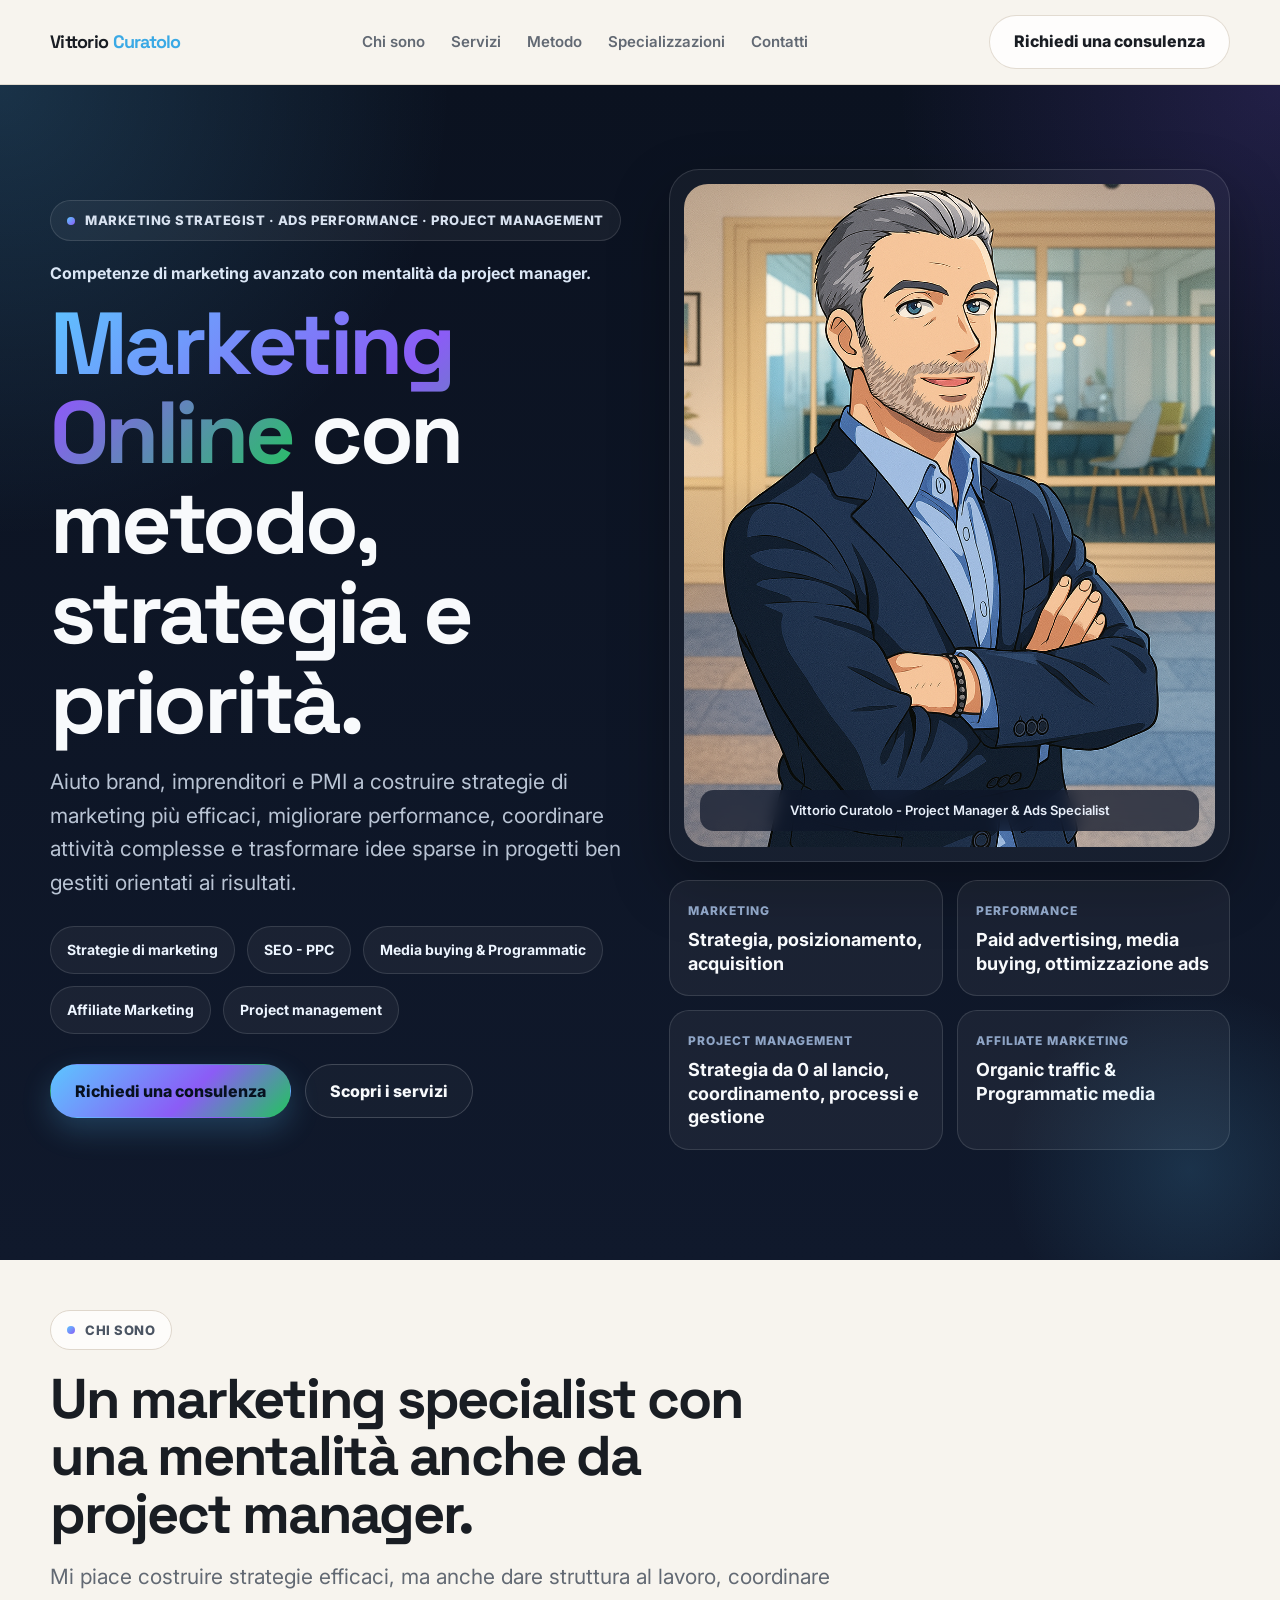
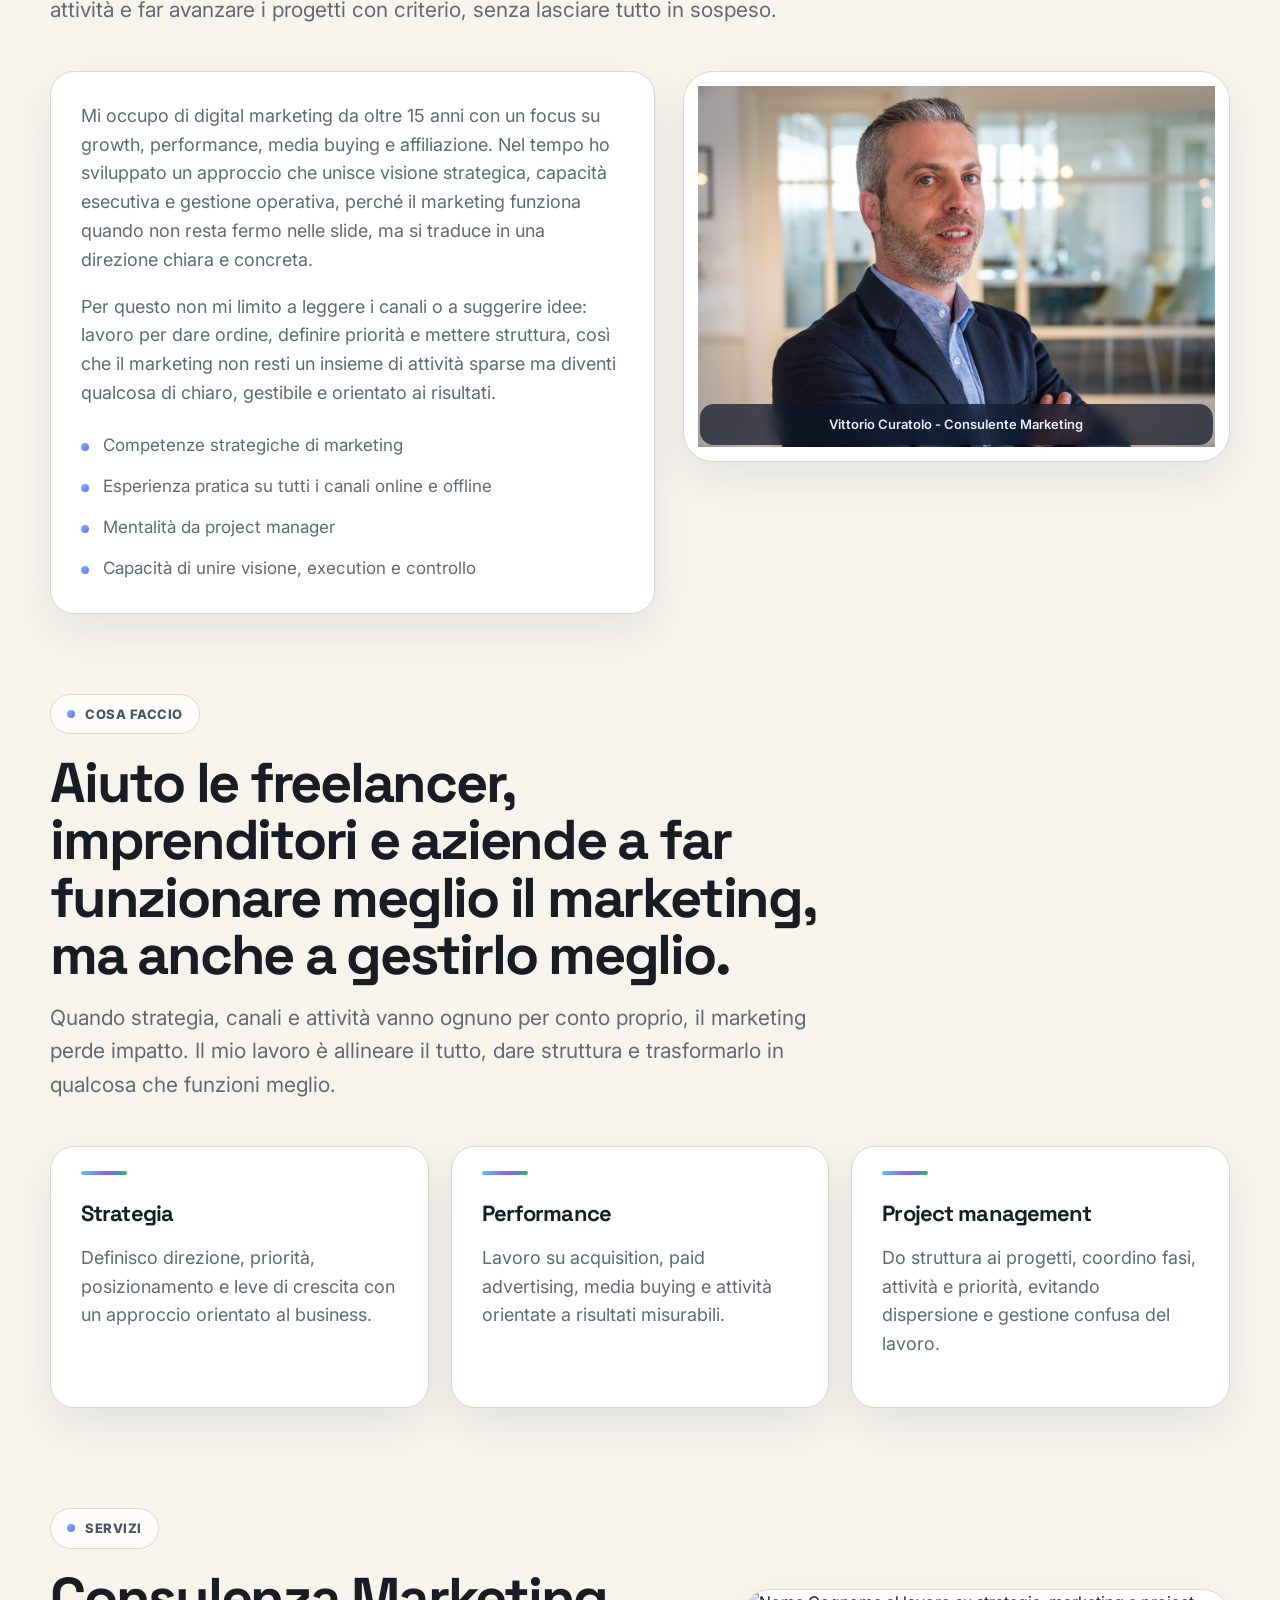
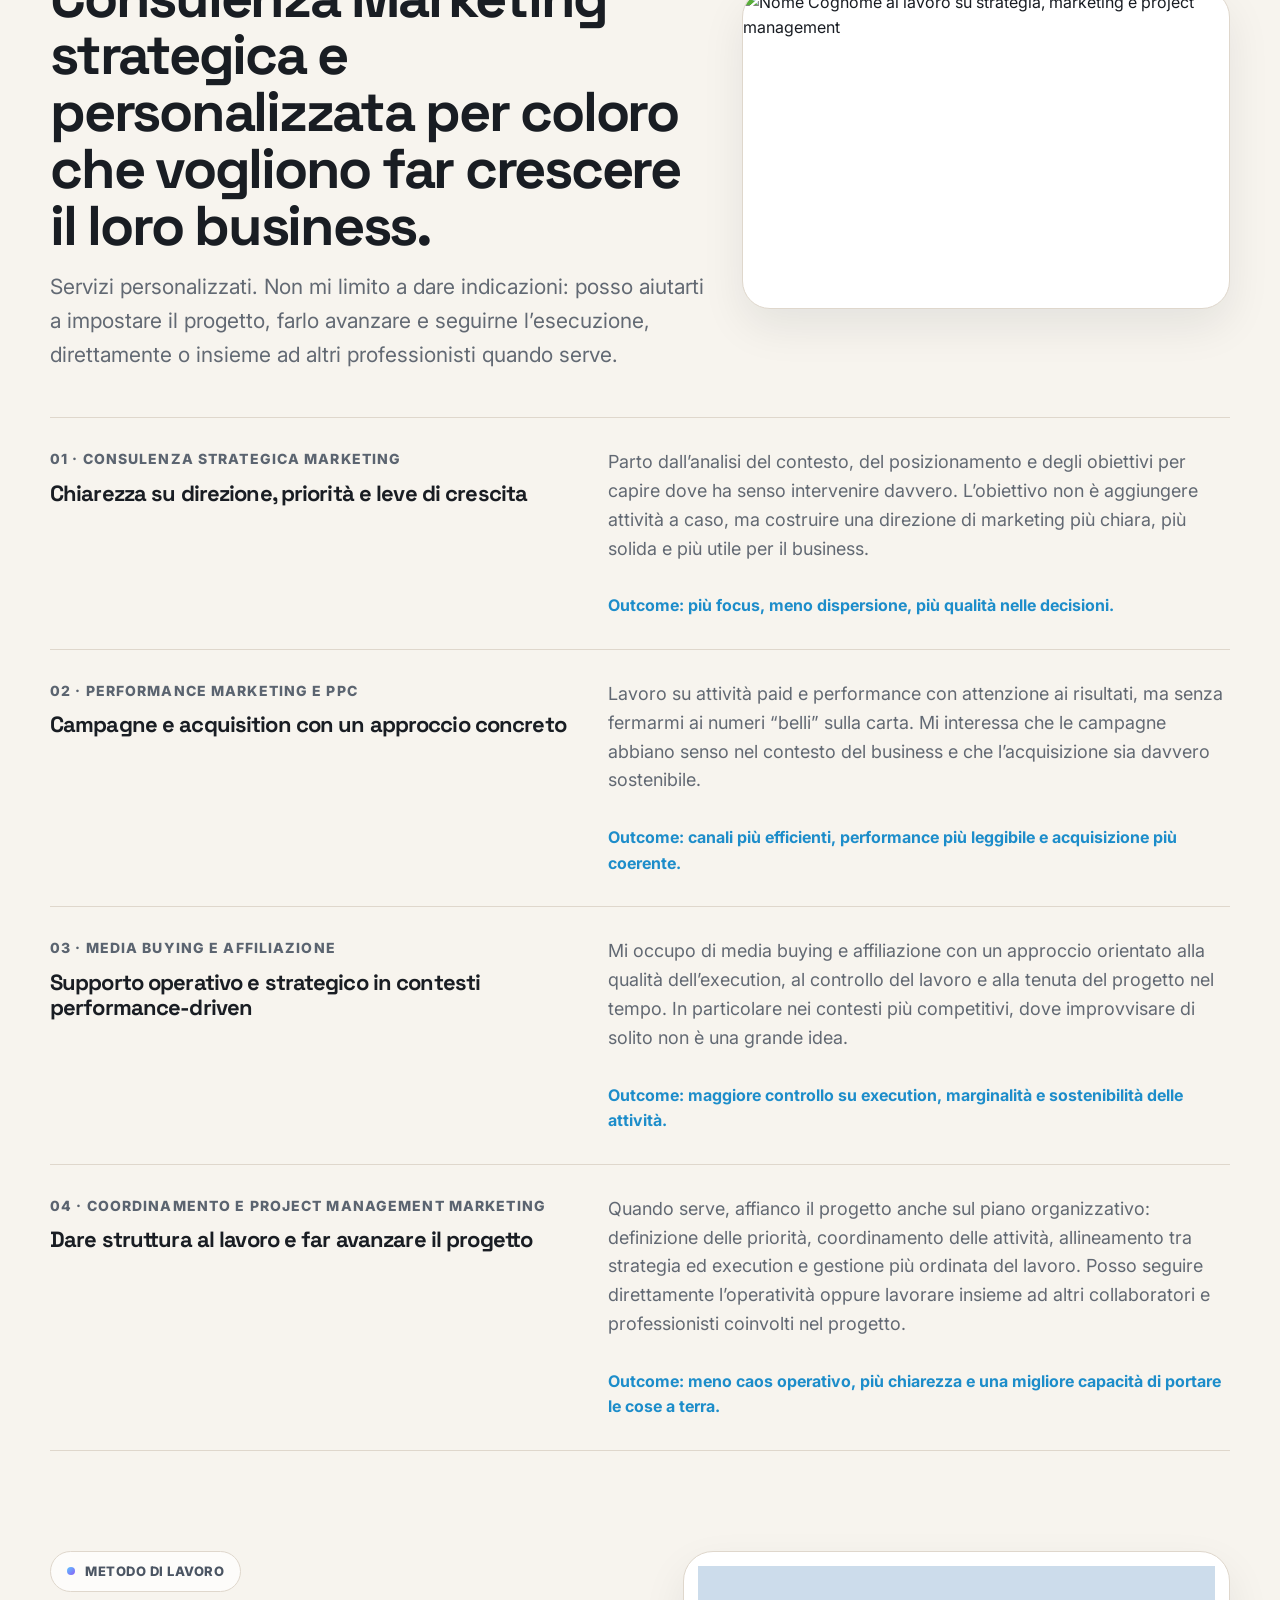
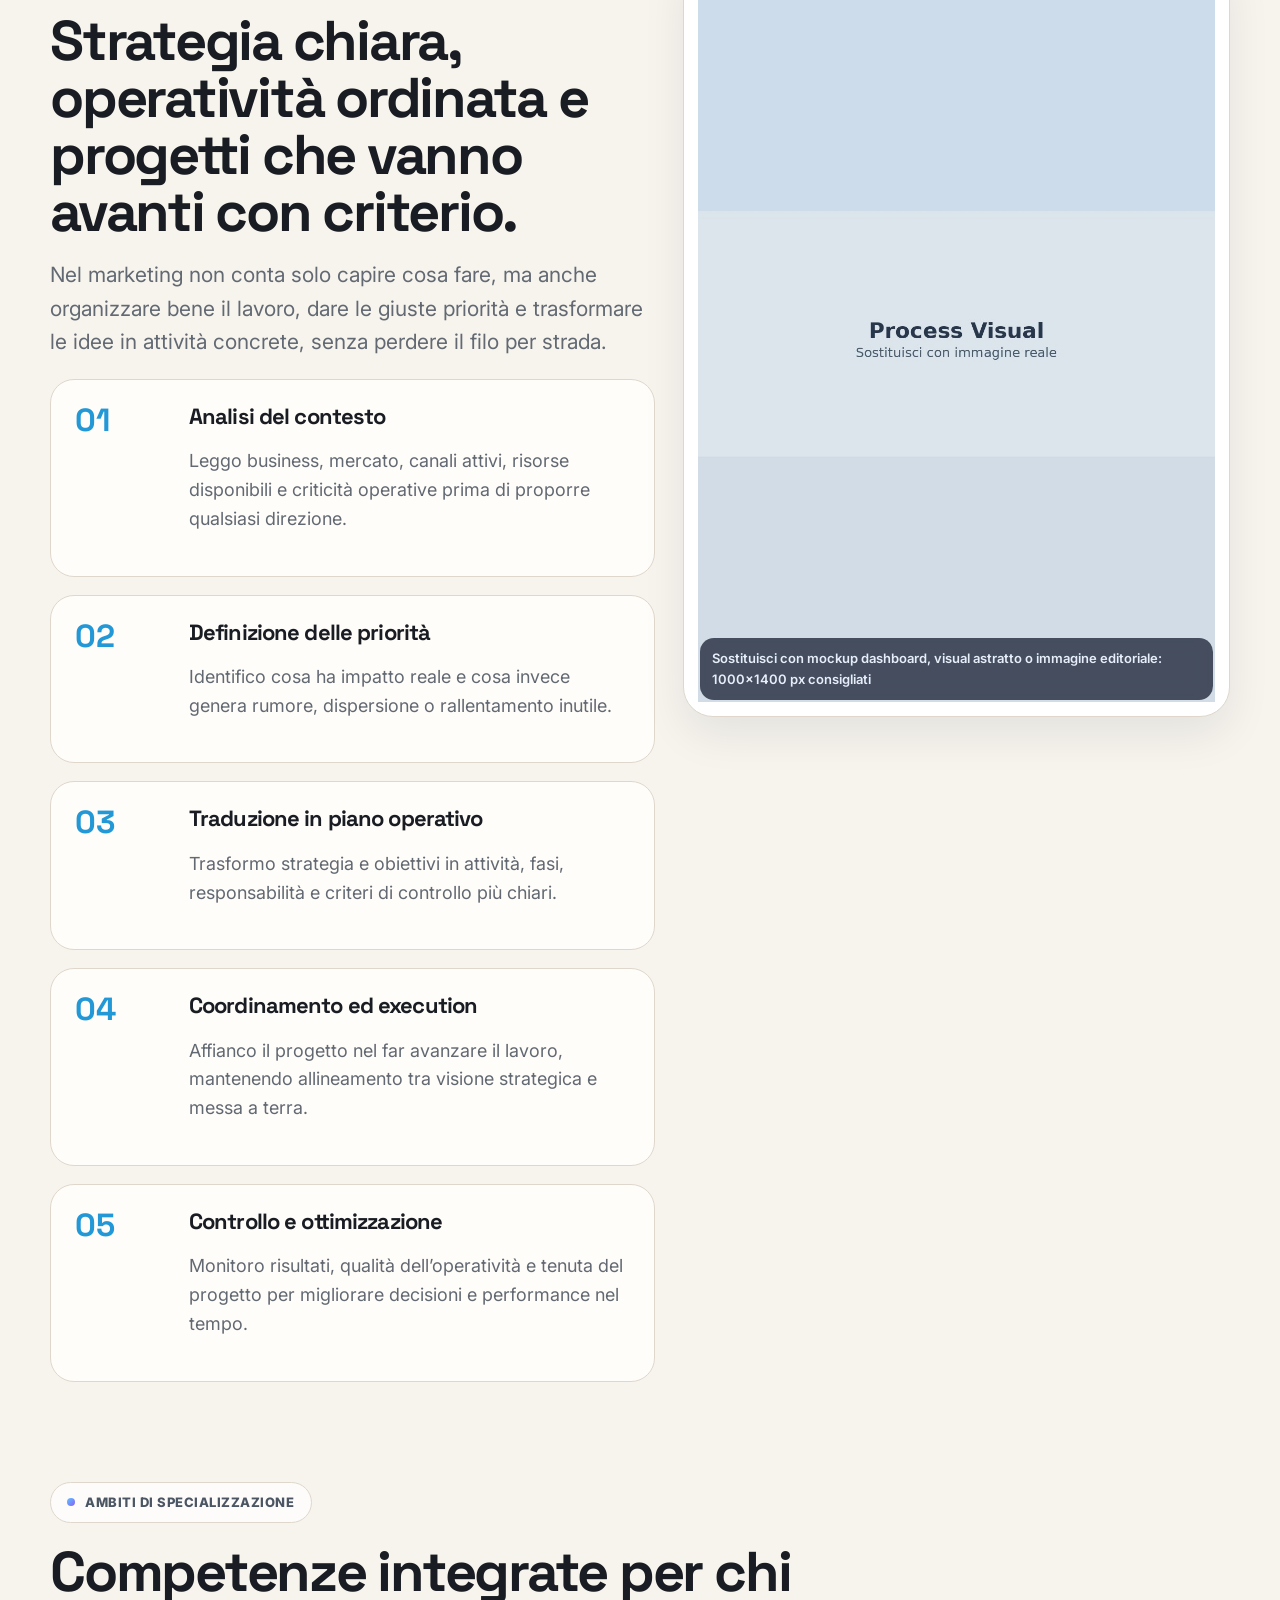
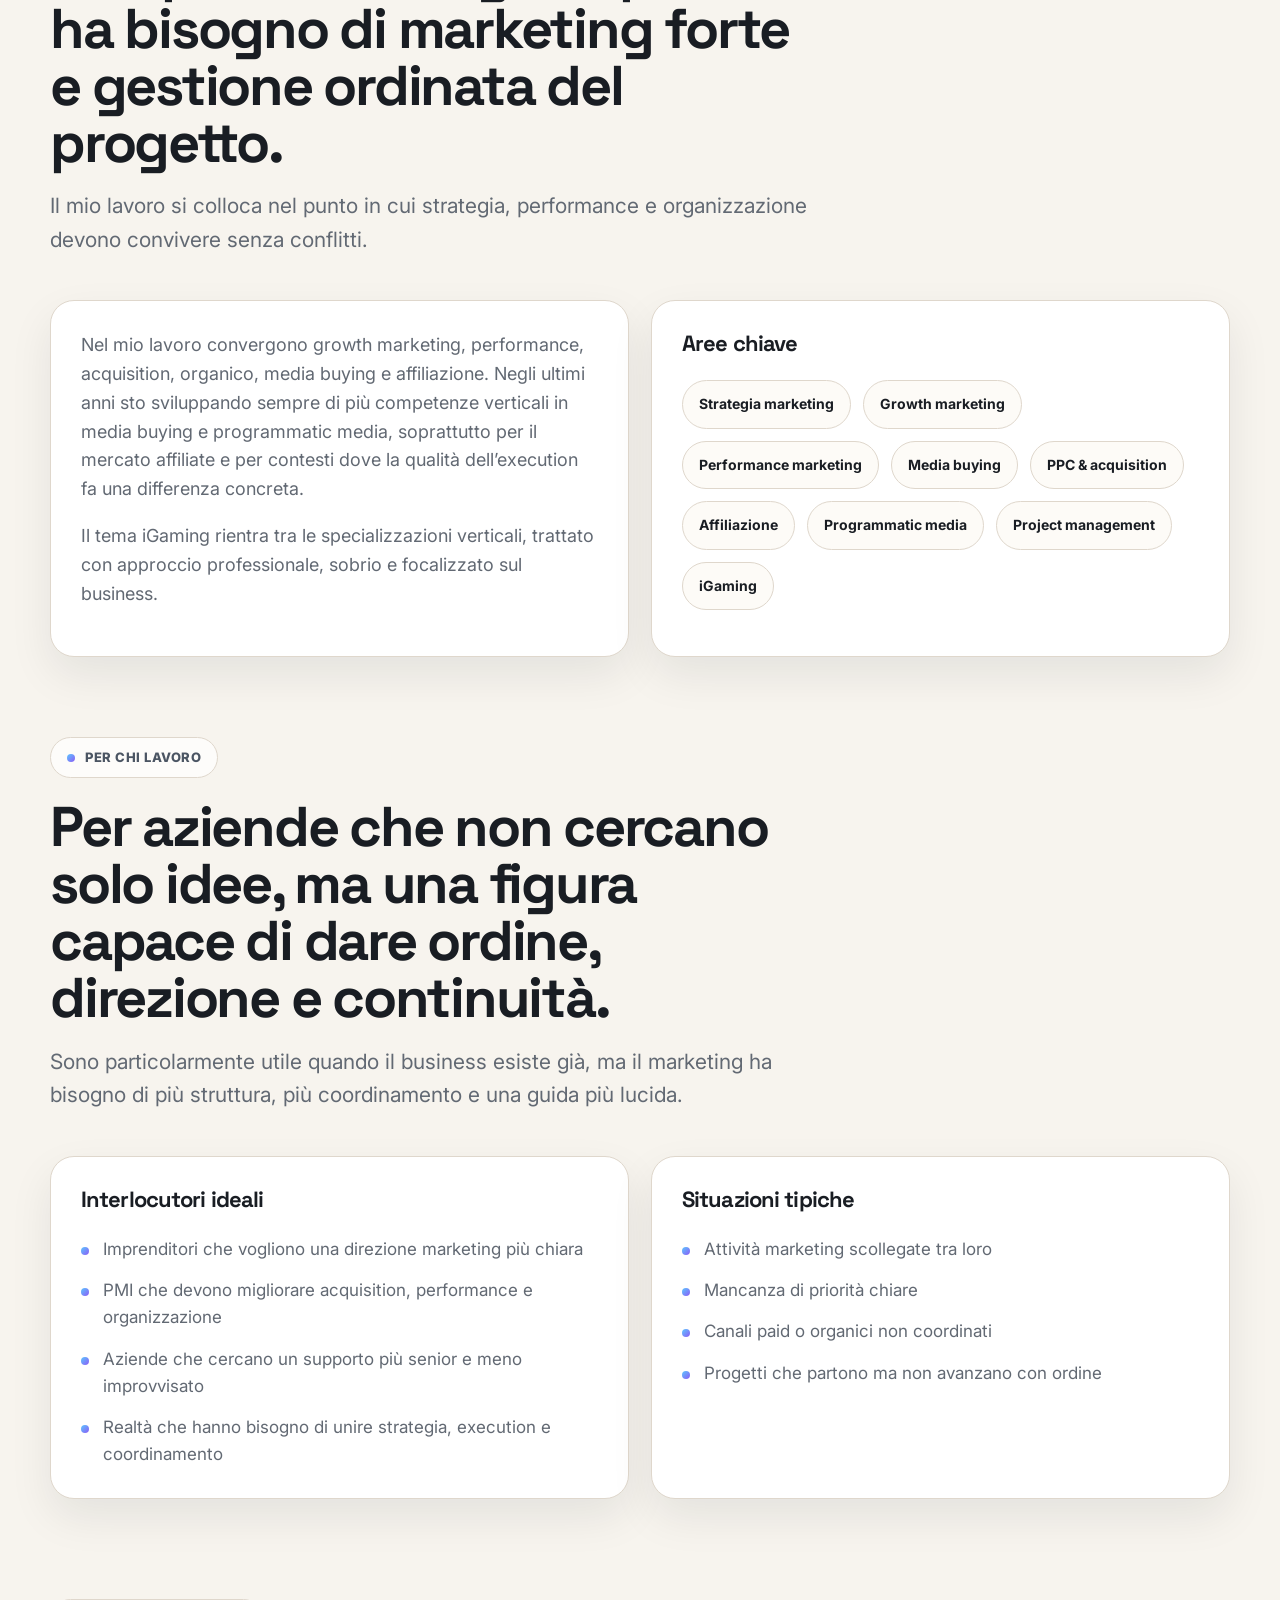
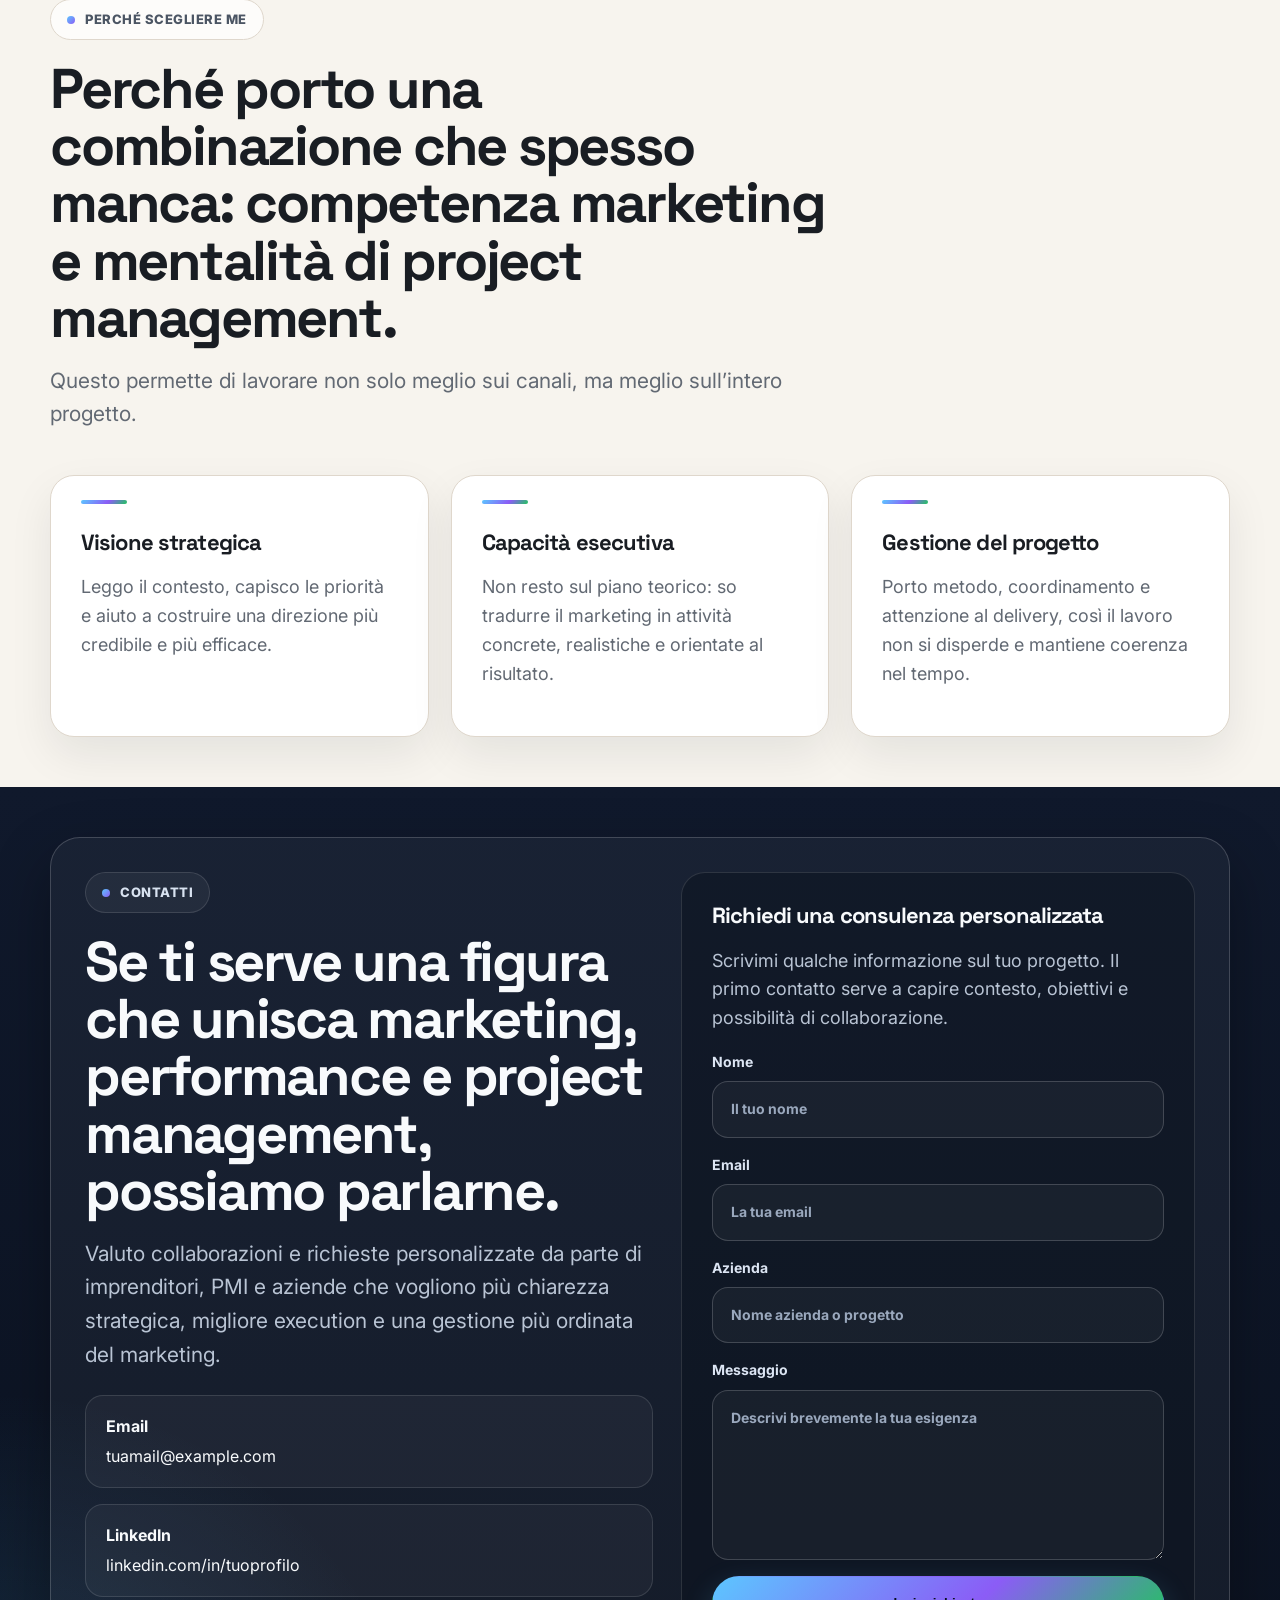
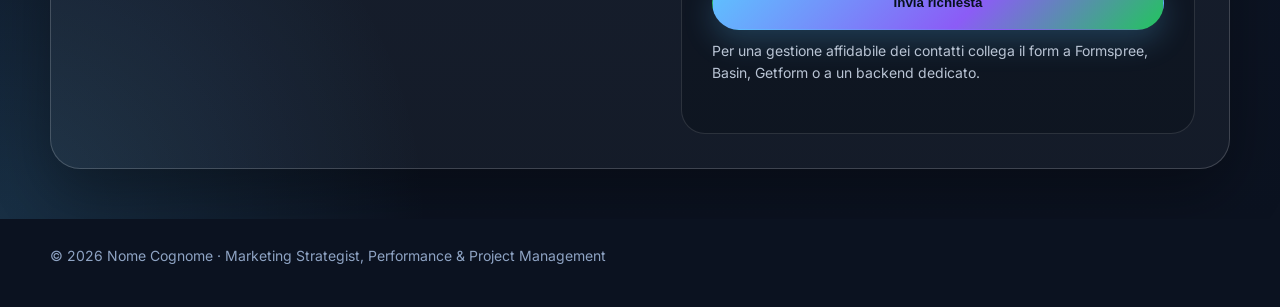
==== commit 288a9b66: "update" ====
--- a/index.html
+++ b/index.html
@@ -3,7 +3,7 @@
 <head>
   <meta charset="UTF-8" />
   <meta name="viewport" content="width=device-width, initial-scale=1.0" />
-  <title>Nome Cognome | Marketing Strategist, Performance & Project Management</title>
+  <title>Vittorio Curatolo | Marketing Strategist, Performance & Project Management</title>
   <meta name="description" content="Professionista del digital marketing con focus su strategia, performance marketing, media buying e project management per imprenditori, PMI e aziende." />
   <meta name="theme-color" content="#0f172a" />
   <link rel="preconnect" href="https://fonts.googleapis.com">
@@ -11,22 +11,45 @@
   <link href="https://fonts.googleapis.com/css2?family=Inter:wght@400;500;600;700;800;900&family=Space+Grotesk:wght@500;700&display=swap" rel="stylesheet">
   <link rel="stylesheet" href="style.css" />
 </head>
+<script>
+  const menuToggle = document.querySelector('.menu-toggle');
+  const mobileMenu = document.querySelector('.mobile-menu');
+
+  menuToggle.addEventListener('click', () => {
+    const isOpen = mobileMenu.classList.toggle('is-open');
+    menuToggle.setAttribute('aria-expanded', isOpen ? 'true' : 'false');
+  });
+</script>
 <body>
   <header class="site-header">
-    <div class="container nav">
-      <a href="#top" class="brand">Vittorio <span>Curatolo</span></a>
-
-      <nav class="nav-links" aria-label="Navigazione principale">
-        <a href="#chi-sono">Chi sono</a>
-        <a href="#servizi">Servizi</a>
-        <a href="#metodo">Metodo</a>
-        <a href="#specializzazioni">Specializzazioni</a>
-        <a href="#contatti">Contatti</a>
-      </nav>
-
-      <a href="#contatti" class="btn btn-secondary">Richiedi una consulenza</a>
-    </div>
-  </header>
+  <div class="container nav">
+    <a href="#top" class="brand">Vittorio <span>Curatolo</span></a>
+
+    <nav class="nav-links" aria-label="Navigazione principale">
+      <a href="#chi-sono">Chi sono</a>
+      <a href="#servizi">Servizi</a>
+      <a href="#metodo">Metodo</a>
+      <a href="#specializzazioni">Specializzazioni</a>
+      <a href="#contatti">Contatti</a>
+    </nav>
+
+    <a href="#contatti" class="btn btn-secondary nav-cta">Richiedi una consulenza</a>
+
+    <button class="menu-toggle" aria-label="Apri il menu" aria-expanded="false">
+      <span></span>
+      <span></span>
+      <span></span>
+    </button>
+  </div>
+
+  <div class="mobile-menu">
+    <a href="#chi-sono">Chi sono</a>
+    <a href="#servizi">Servizi</a>
+    <a href="#metodo">Metodo</a>
+    <a href="#specializzazioni">Specializzazioni</a>
+    <a href="#contatti">Contatti</a>
+  </div>
+</header>
 
   <main id="top">
     <section class="hero">
@@ -116,7 +139,7 @@
           <div class="about-image-wrap">
             <div class="image-placeholder image-landscape light-frame">
               <img src="images/iosq.png" alt="Vittorio Curatolo - Project Manager & Ads Specialist" />
-              <center><div class="image-placeholder-note">Vittorio Curatolo - Project Manager & Ads Specialist</div></center>
+              <center><div class="image-placeholder-note">Vittorio Curatolo - Consulente Marketing</div></center>
             </div>
           </div>
         </div>
@@ -222,9 +245,9 @@
         <div class="method-layout">
           <div class="method-copy">
             <span class="eyebrow">Metodo di lavoro</span>
-            <h2>Unisco logica strategica e disciplina operativa per far avanzare il lavoro in modo serio.</h2>
+            <h2>Strategia chiara, operatività ordinata e progetti che vanno avanti con criterio.</h2>
             <p class="lead">
-              Non basta sapere quali leve usare. Serve anche impostare bene il progetto, distribuire le priorità e far sì che il marketing resti governabile.
+              Nel marketing non conta solo capire cosa fare, ma anche organizzare bene il lavoro, dare le giuste priorità e trasformare le idee in attività concrete, senza perdere il filo per strada.
             </p>
 
             <div class="method">
--- a/style.css
+++ b/style.css
@@ -88,8 +88,8 @@
 
 .nav-links a:hover { color: var(--text-dark); }
 
-.section { padding: 104px 0; }
-.section-tight-top { padding-top: 68px; }
+.section { padding: 50px 0; }
+.section-tight-top { padding-top: 30px; }
 
 .hero {
   position: relative;
@@ -397,7 +397,7 @@
   grid-template-columns: 1.15fr 0.85fr;
   gap: 32px;
   align-items: center;
-  margin-bottom: 48px;
+  margin-bottom: 28px;
 }
 
 .services-head-copy h2 {
@@ -623,6 +623,62 @@
   color: #8ea3c3;
   font-size: 14px;
 }
+.menu-toggle {
+  display: none;
+  width: 48px;
+  height: 48px;
+  padding: 0;
+  border: 1px solid var(--line-light);
+  border-radius: 14px;
+  background: #fff;
+  cursor: pointer;
+  align-items: center;
+  justify-content: center;
+  flex-direction: column;
+  gap: 5px;
+}
+
+.menu-toggle span {
+  width: 18px;
+  height: 2px;
+  background: var(--text-dark);
+  border-radius: 999px;
+  display: block;
+}
+
+.mobile-menu {
+  display: none;
+  padding: 0 20px 20px;
+  background: rgba(247, 244, 238, 0.96);
+  border-bottom: 1px solid rgba(223, 215, 204, 0.85);
+}
+
+.mobile-menu a {
+  display: block;
+  padding: 14px 0;
+  font-weight: 600;
+  color: var(--text-dark);
+  border-bottom: 1px solid rgba(223, 215, 204, 0.6);
+}
+
+.mobile-menu a:last-child {
+  border-bottom: none;
+}
+
+.mobile-menu.is-open {
+  display: block;
+}
+
+@media (max-width: 1100px) {
+  .nav-links,
+  .nav-cta {
+    display: none;
+  }
+
+  .menu-toggle {
+    display: inline-flex;
+  }
+}
 
 @media (max-width: 1100px) {
   .hero-grid,
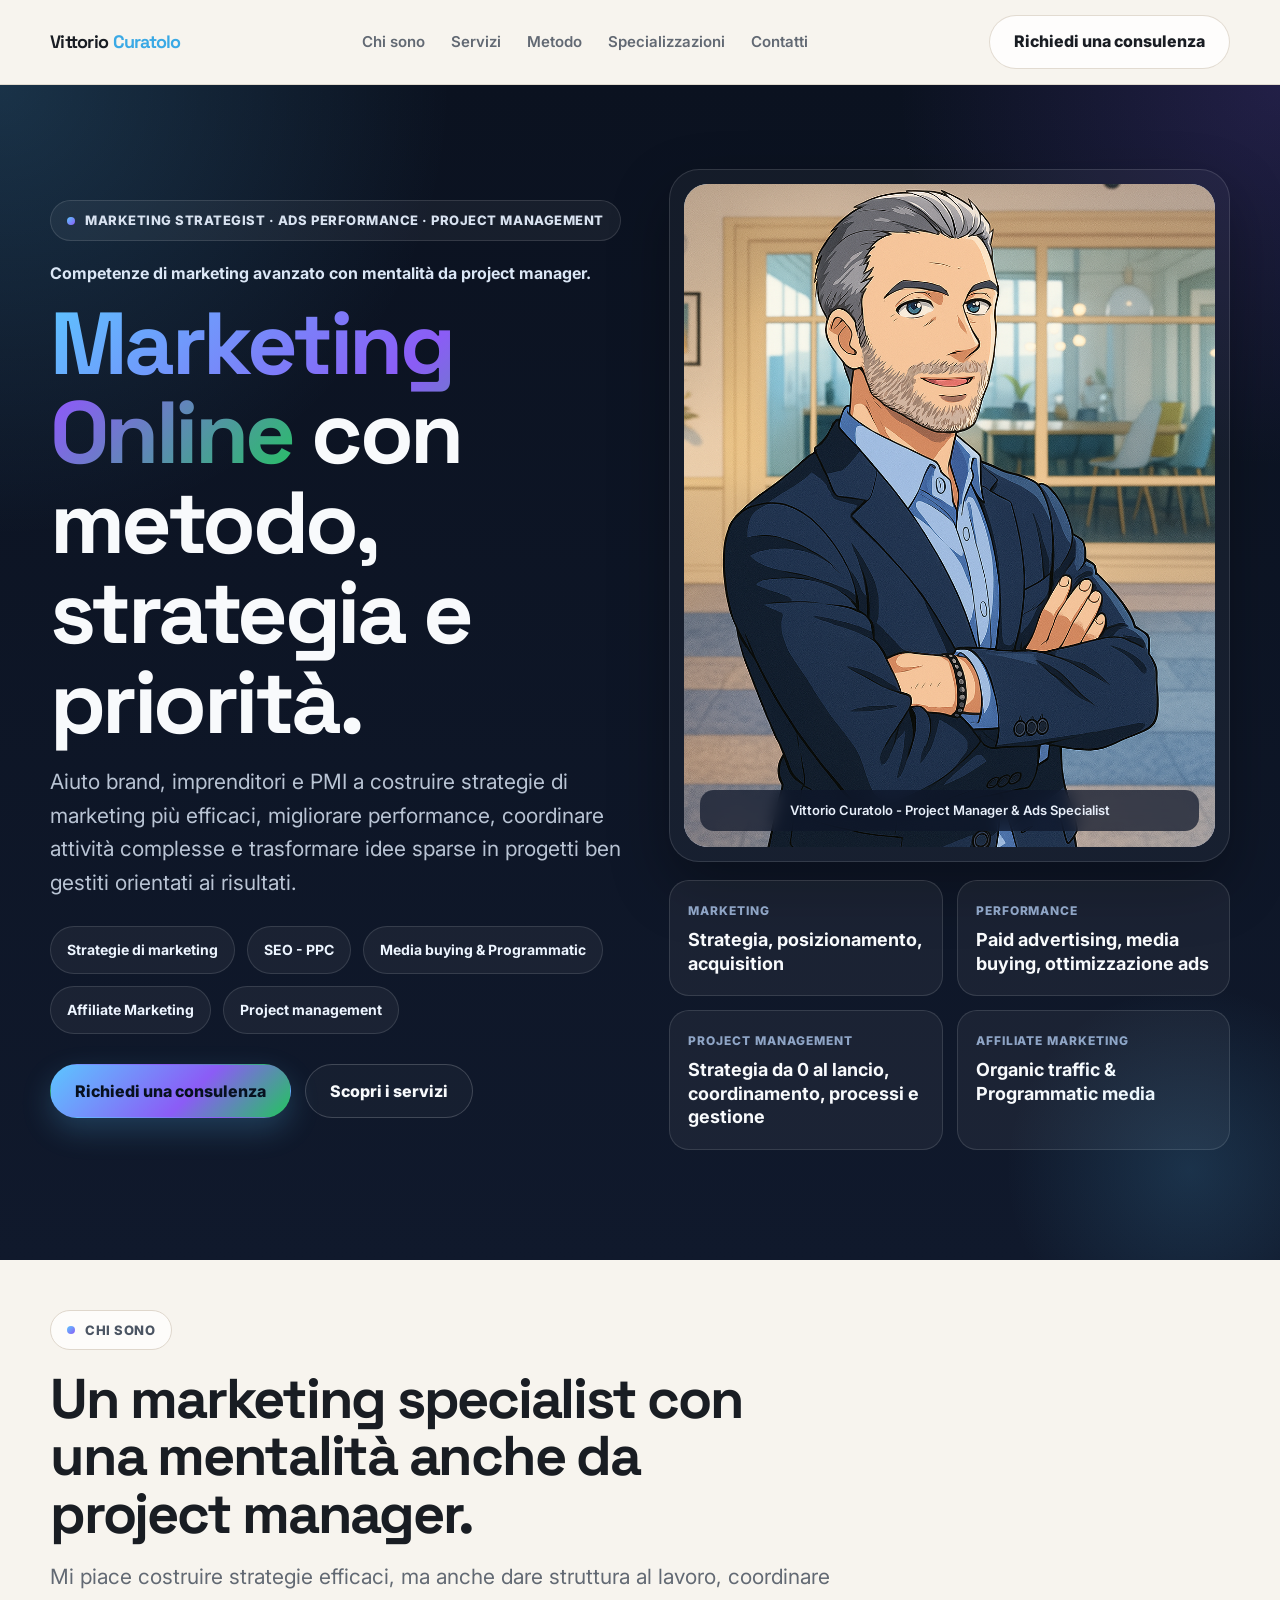
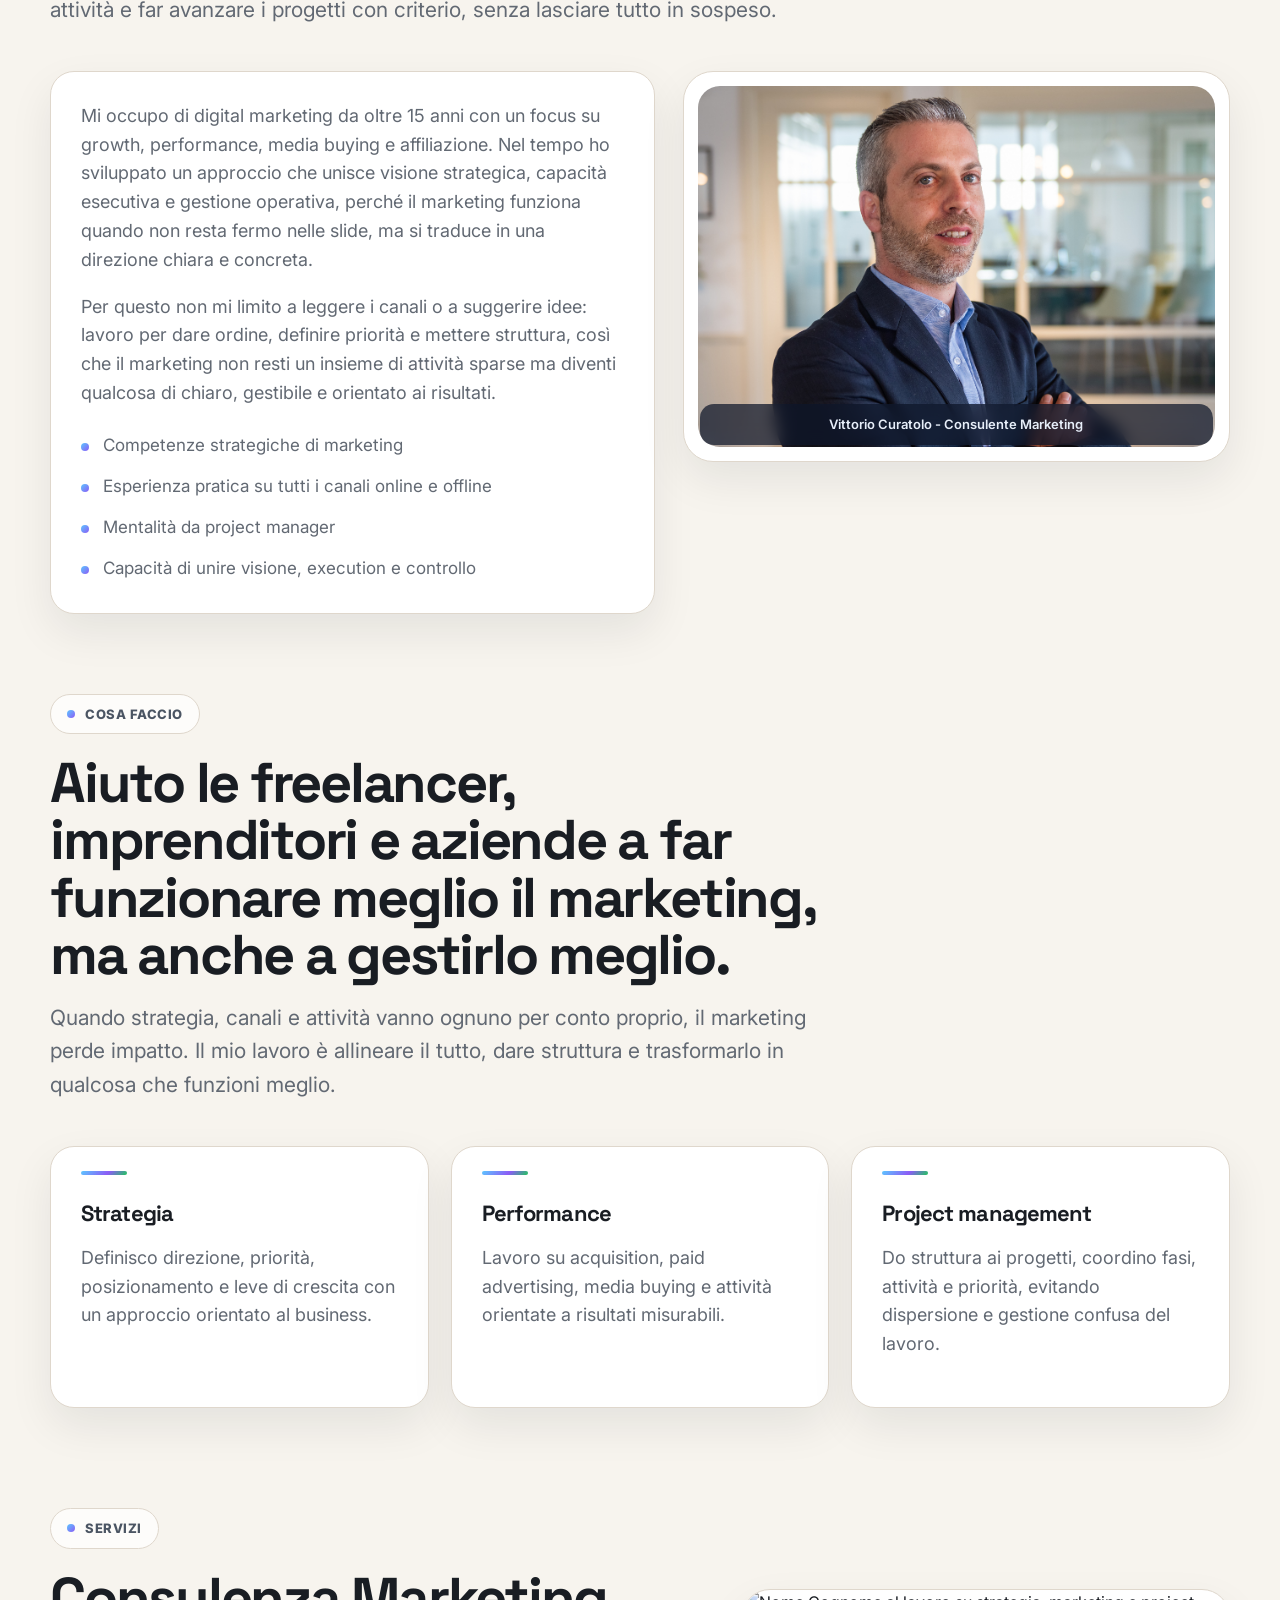
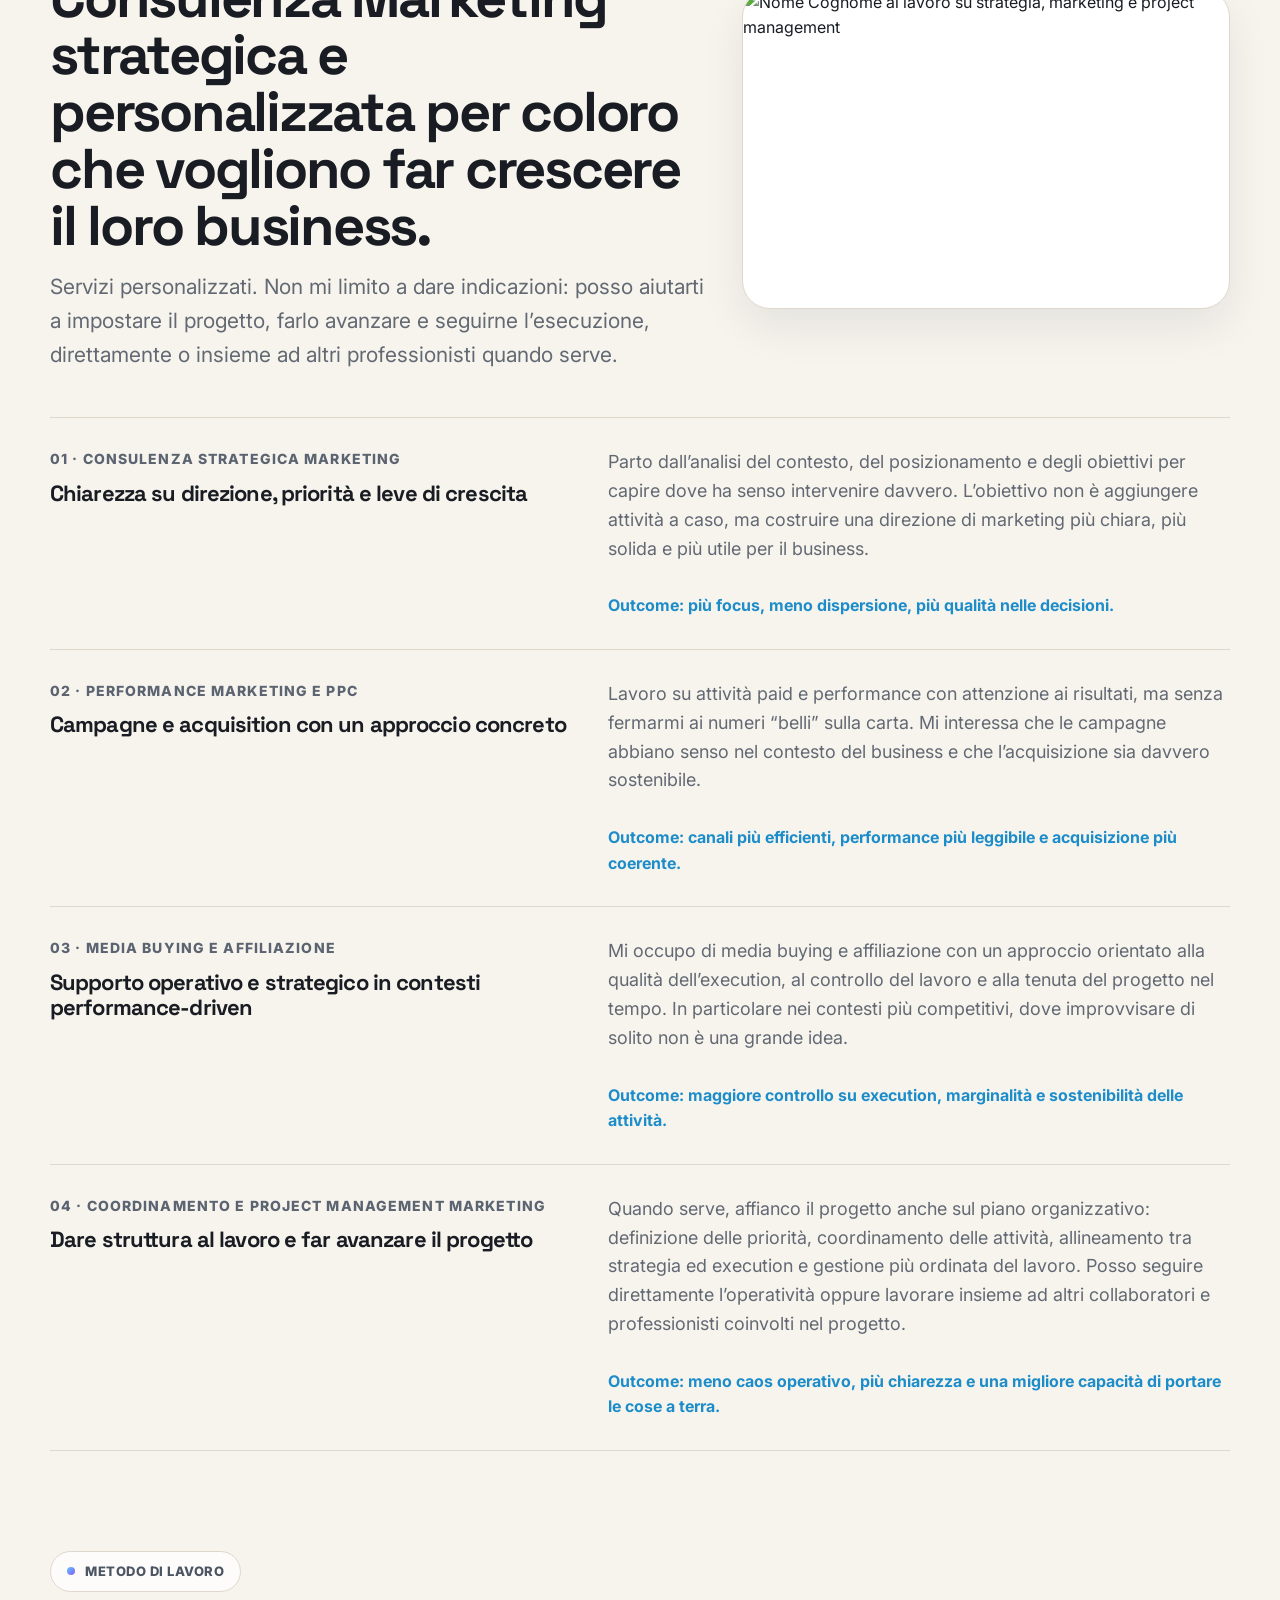
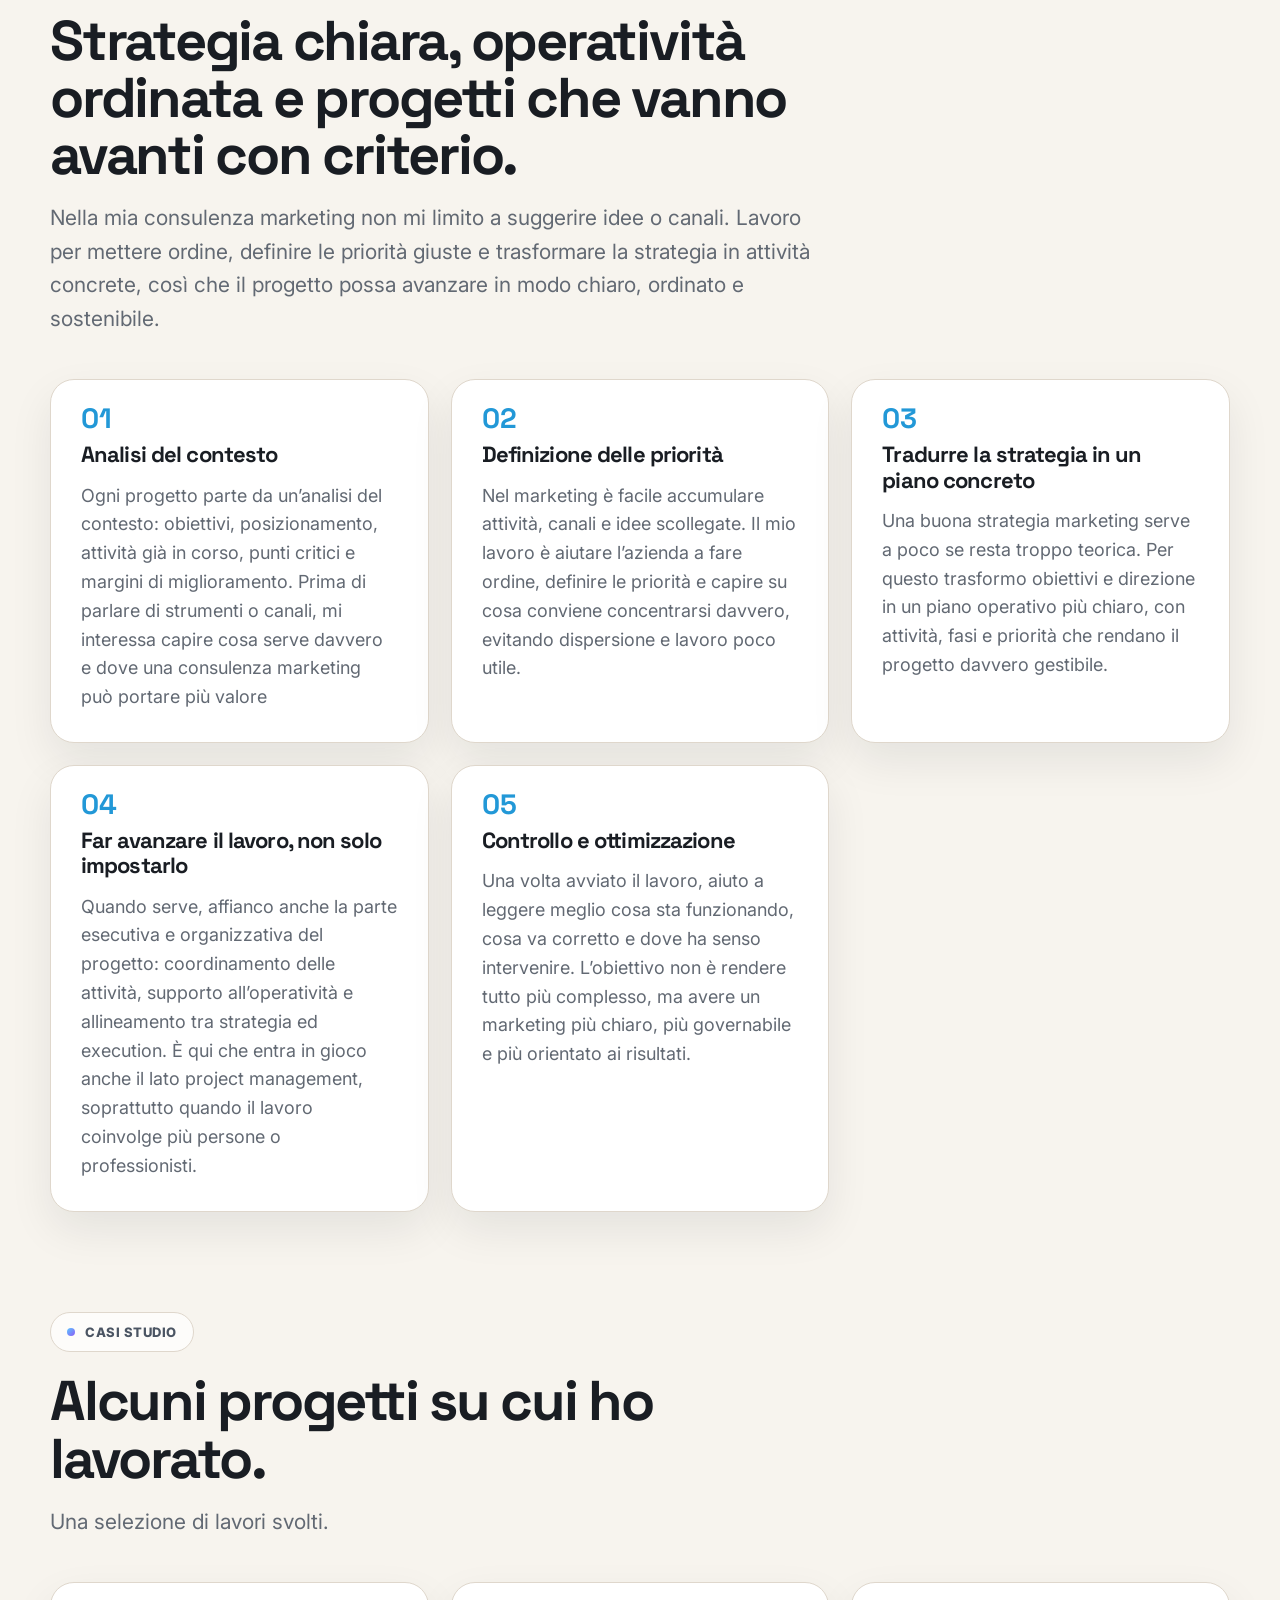
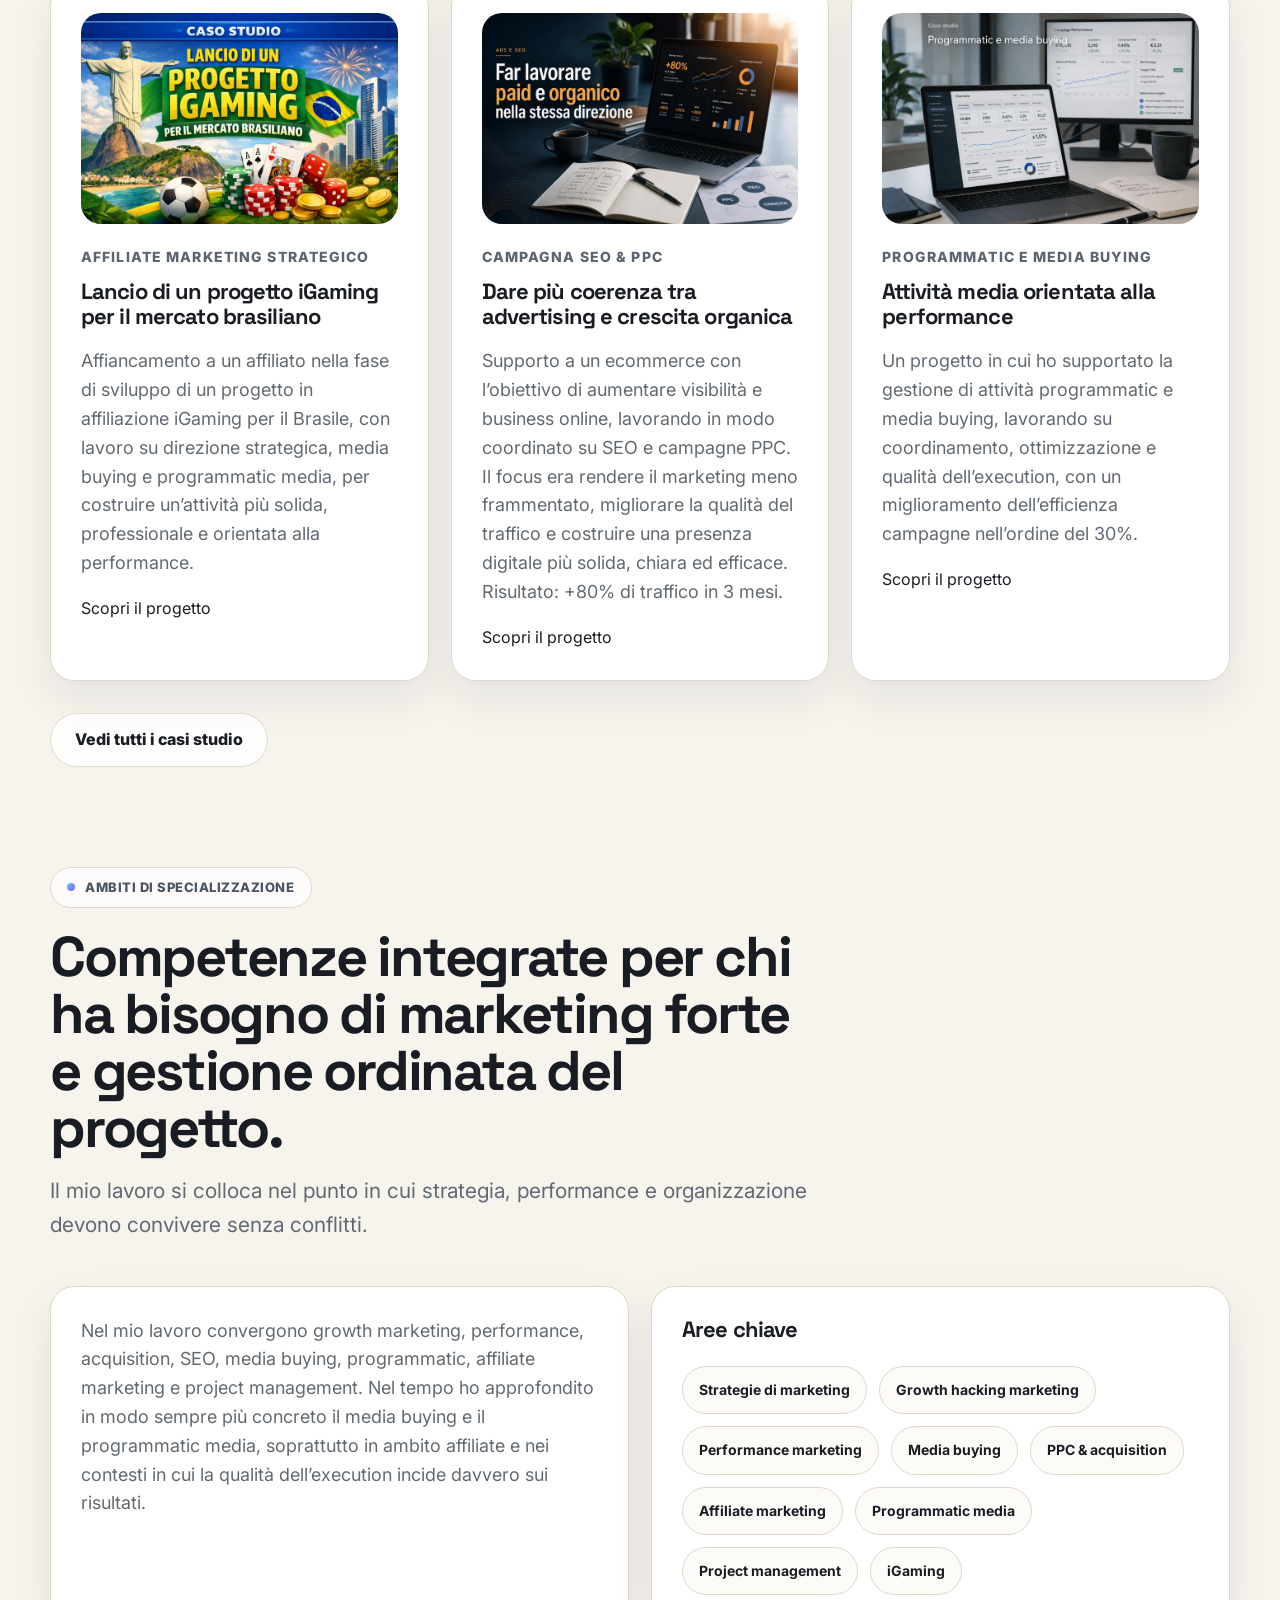
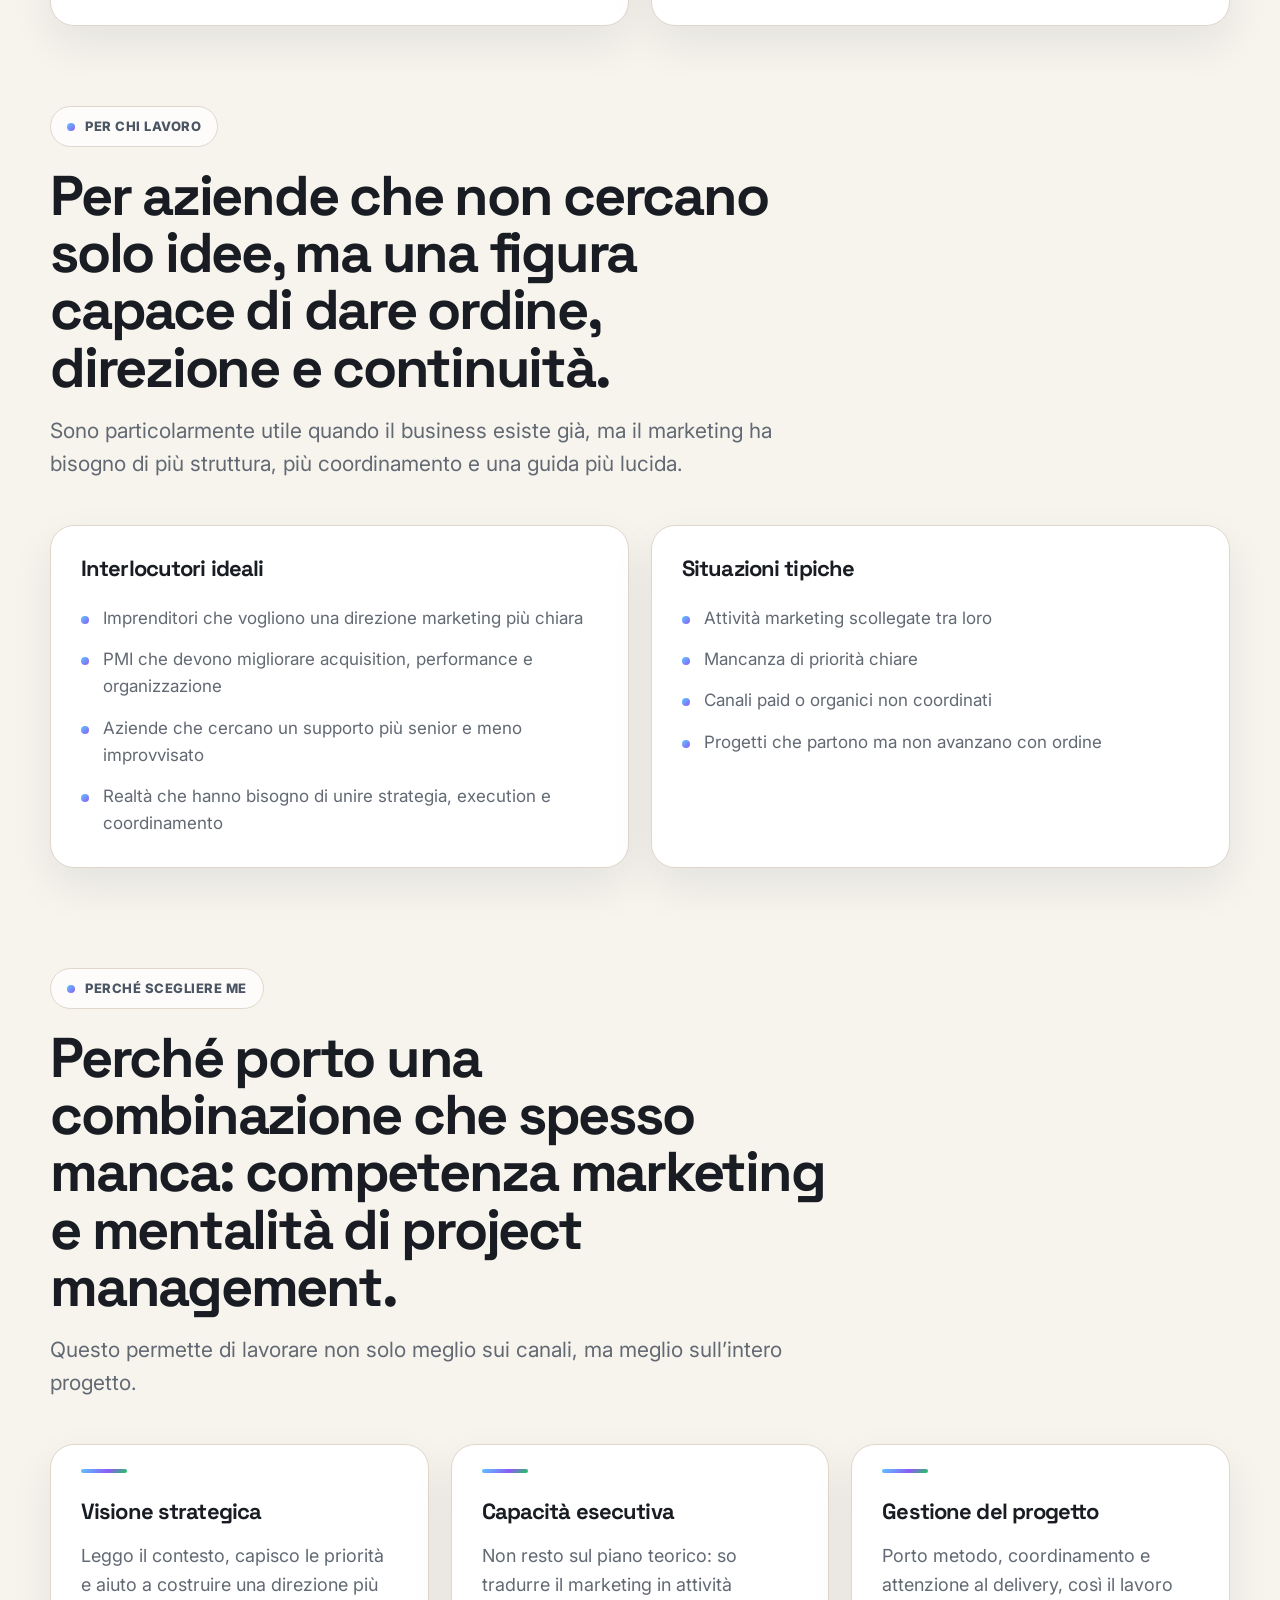
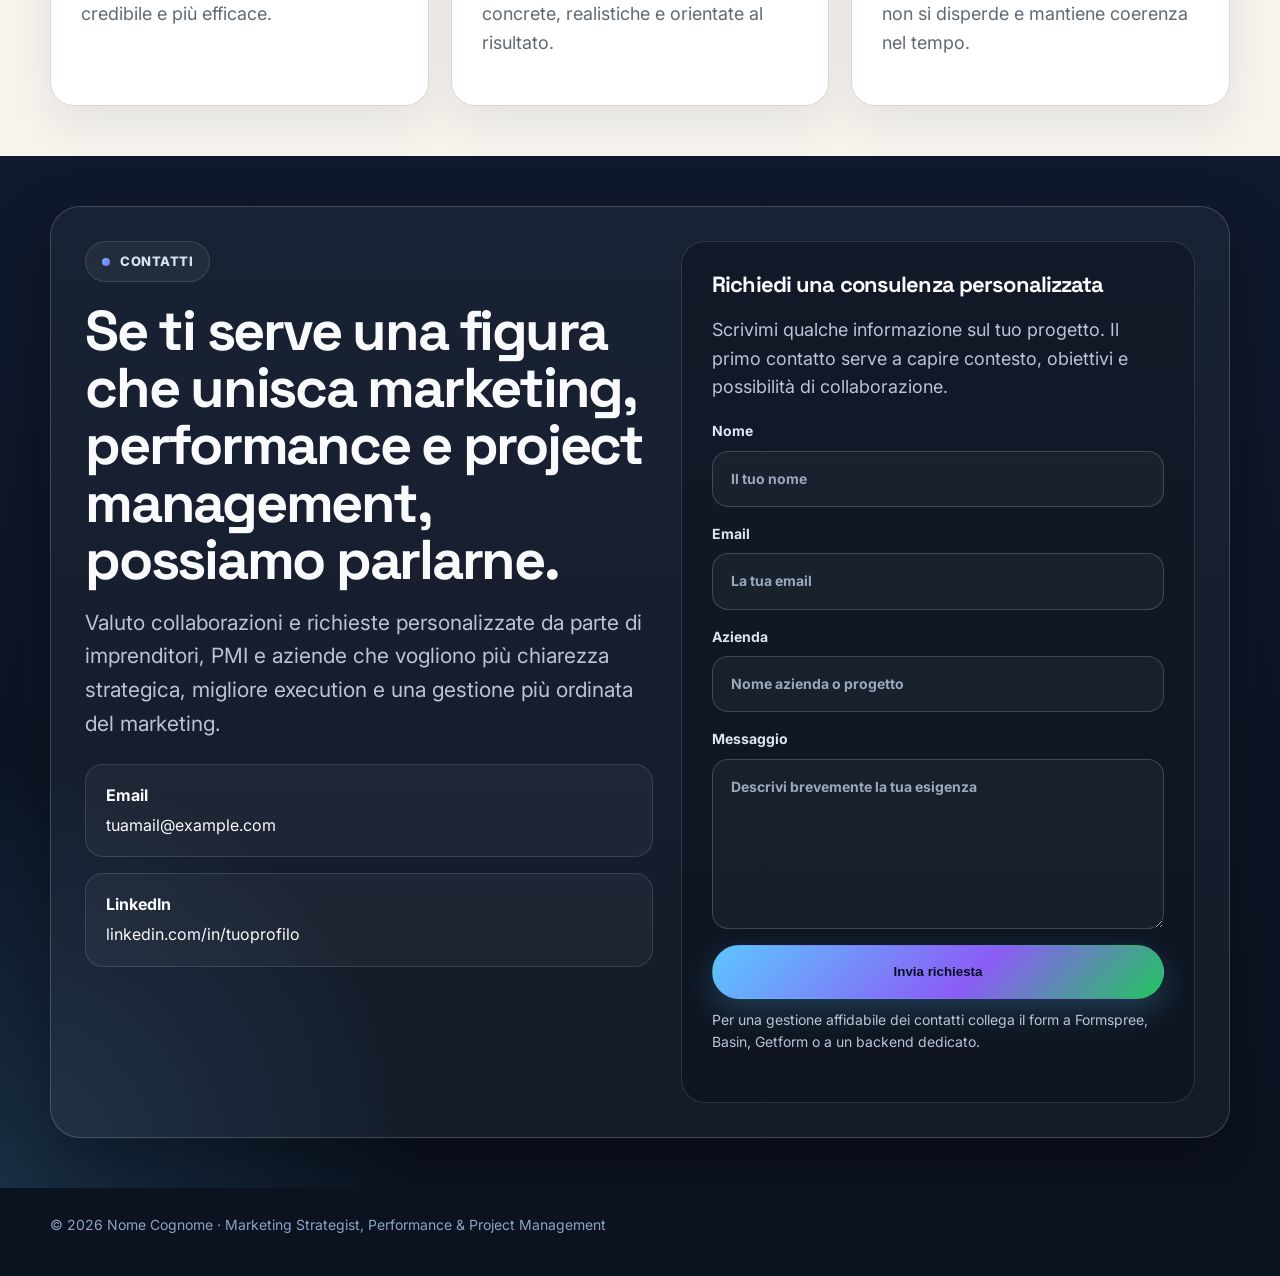
==== commit 9f4bb28a: "update" ====
--- a/index.html
+++ b/index.html
@@ -240,68 +240,114 @@
       </div>
     </section>
 
-    <section id="metodo" class="section section-light">
-      <div class="container">
-        <div class="method-layout">
-          <div class="method-copy">
-            <span class="eyebrow">Metodo di lavoro</span>
-            <h2>Strategia chiara, operatività ordinata e progetti che vanno avanti con criterio.</h2>
-            <p class="lead">
-              Nel marketing non conta solo capire cosa fare, ma anche organizzare bene il lavoro, dare le giuste priorità e trasformare le idee in attività concrete, senza perdere il filo per strada.
-            </p>
-
-            <div class="method">
-              <article class="method-item light-method">
-                <div class="method-no">01</div>
-                <div>
-                  <h3>Analisi del contesto</h3>
-                  <p>Leggo business, mercato, canali attivi, risorse disponibili e criticità operative prima di proporre qualsiasi direzione.</p>
-                </div>
-              </article>
-
-              <article class="method-item light-method">
-                <div class="method-no">02</div>
-                <div>
-                  <h3>Definizione delle priorità</h3>
-                  <p>Identifico cosa ha impatto reale e cosa invece genera rumore, dispersione o rallentamento inutile.</p>
-                </div>
-              </article>
-
-              <article class="method-item light-method">
-                <div class="method-no">03</div>
-                <div>
-                  <h3>Traduzione in piano operativo</h3>
-                  <p>Trasformo strategia e obiettivi in attività, fasi, responsabilità e criteri di controllo più chiari.</p>
-                </div>
-              </article>
-
-              <article class="method-item light-method">
-                <div class="method-no">04</div>
-                <div>
-                  <h3>Coordinamento ed execution</h3>
-                  <p>Affianco il progetto nel far avanzare il lavoro, mantenendo allineamento tra visione strategica e messa a terra.</p>
-                </div>
-              </article>
-
-              <article class="method-item light-method">
-                <div class="method-no">05</div>
-                <div>
-                  <h3>Controllo e ottimizzazione</h3>
-                  <p>Monitoro risultati, qualità dell’operatività e tenuta del progetto per migliorare decisioni e performance nel tempo.</p>
-                </div>
-              </article>
-            </div>
-          </div>
-
-          <aside class="method-visual">
-            <div class="image-placeholder image-vertical light-frame">
-              <img src="images/process-visual.jpg" alt="Visual astratto o mockup dashboard a supporto del metodo di lavoro" />
-              <div class="image-placeholder-note">Sostituisci con mockup dashboard, visual astratto o immagine editoriale: 1000×1400 px consigliati</div>
-            </div>
-          </aside>
-        </div>
-      </div>
-    </section>
+ <section id="metodo" class="section section-light">
+  <div class="container">
+    <div class="section-head">
+      <span class="eyebrow">Metodo di lavoro</span>
+      <h2>Strategia chiara, operatività ordinata e progetti che vanno avanti con criterio.</h2>
+      <p class="lead">
+        Nella mia consulenza marketing non mi limito a suggerire idee o canali. Lavoro per mettere ordine, definire le priorità giuste e trasformare la strategia in attività concrete, così che il progetto possa avanzare in modo chiaro, ordinato e sostenibile.
+      </p>
+    </div>
+
+    <div class="method-grid">
+      <article class="card-light method-card">
+        <div class="method-card-no">01</div>
+        <h3>Analisi del contesto</h3>
+        <p>
+          Ogni progetto parte da un’analisi del contesto: obiettivi, posizionamento, attività già in corso, punti critici e margini di miglioramento. Prima di parlare di strumenti o canali, mi interessa capire cosa serve davvero e dove una consulenza marketing può portare più valore
+        </p>
+      </article>
+
+      <article class="card-light method-card">
+        <div class="method-card-no">02</div>
+        <h3>Definizione delle priorità</h3>
+        <p>
+        Nel marketing è facile accumulare attività, canali e idee scollegate. Il mio lavoro è aiutare l’azienda a fare ordine, definire le priorità e capire su cosa conviene concentrarsi davvero, evitando dispersione e lavoro poco utile.
+        </p>
+      </article>
+
+      <article class="card-light method-card">
+        <div class="method-card-no">03</div>
+        <h3>Tradurre la strategia in un piano concreto</h3>
+        <p>
+          Una buona strategia marketing serve a poco se resta troppo teorica. Per questo trasformo obiettivi e direzione in un piano operativo più chiaro, con attività, fasi e priorità che rendano il progetto davvero gestibile.
+        </p>
+      </article>
+
+      <article class="card-light method-card">
+        <div class="method-card-no">04</div>
+        <h3>Far avanzare il lavoro, non solo impostarlo</h3>
+        <p>
+          Quando serve, affianco anche la parte esecutiva e organizzativa del progetto: coordinamento delle attività, supporto all’operatività e allineamento tra strategia ed execution. È qui che entra in gioco anche il lato project management, soprattutto quando il lavoro coinvolge più persone o professionisti.
+        </p>
+      </article>
+
+      <article class="card-light method-card">
+        <div class="method-card-no">05</div>
+        <h3>Controllo e ottimizzazione</h3>
+        <p>
+          Una volta avviato il lavoro, aiuto a leggere meglio cosa sta funzionando, cosa va corretto e dove ha senso intervenire. L’obiettivo non è rendere tutto più complesso, ma avere un marketing più chiaro, più governabile e più orientato ai risultati.
+        </p>
+      </article>
+    </div>
+  </div>
+</section>
+
+    <section id="casi-studio" class="section section-light">
+  <div class="container">
+    <div class="section-head">
+      <span class="eyebrow">Casi studio</span>
+      <h2>Alcuni progetti su cui ho lavorato.</h2>
+      <p class="lead">
+        Una selezione di lavori svolti.
+      </p>
+    </div>
+
+    <div class="grid grid-3">
+      <article class="card-light case-card">
+        <div class="case-image">
+          <img src="images/case-study-1.png" alt="Caso studio strategia e priorità" />
+        </div>
+        <div class="service-label">Affiliate Marketing Strategico</div>
+        <h3>Lancio di un progetto iGaming per il mercato brasiliano</h3>
+        <p>
+          Affiancamento a un affiliato nella fase di sviluppo di un progetto in affiliazione iGaming per il Brasile, con lavoro su direzione strategica, media buying e programmatic media, per costruire un’attività più solida, professionale e orientata alla performance.
+        </p>
+        <a href="/casi-studio#progetto-1" class="case-link">Scopri il progetto</a>
+      </article>
+
+      <article class="card-light case-card">
+        <div class="case-image">
+          <img src="images/case-study-2.png" alt="Caso studio performance e acquisition" />
+        </div>
+        <div class="service-label">Campagna SEO & PPC</div>
+        <h3>Dare più coerenza tra advertising e crescita organica</h3>
+        <p>
+          Supporto a un ecommerce con l’obiettivo di aumentare visibilità e business online, lavorando in modo coordinato su SEO e campagne PPC. Il focus era rendere il marketing meno frammentato, migliorare la qualità del traffico e costruire una presenza digitale più solida, chiara ed efficace. Risultato: +80% di traffico in 3 mesi.
+        </p>
+        <a href="/casi-studio#progetto-2" class="case-link">Scopri il progetto</a>
+      </article>
+
+      <article class="card-light case-card">
+        <div class="case-image">
+          <img src="images/case-study-3.png" alt="Caso studio coordinamento operativo" />
+        </div>
+        <div class="service-label">Programmatic e media buying</div>
+        <h3>Attività media orientata alla performance</h3>
+        <p>
+          Un progetto in cui ho supportato la gestione di attività programmatic e media buying, lavorando su coordinamento, ottimizzazione e qualità dell’execution, con un miglioramento dell’efficienza campagne nell’ordine del 30%.
+        </p>
+        <a href="/casi-studio#progetto-3" class="case-link">Scopri il progetto</a>
+      </article>
+    </div>
+
+    <div class="btn-row" style="margin-top: 32px;">
+      <a href="/casi-studio" class="btn btn-secondary">Vedi tutti i casi studio</a>
+    </div>
+  </div>
+</section>
+
 
     <section id="specializzazioni" class="section section-light">
       <div class="container">
@@ -316,22 +362,20 @@
         <div class="grid grid-2">
           <div class="card-light">
             <p>
-              Nel mio lavoro convergono growth marketing, performance, acquisition, organico, media buying e affiliazione. Negli ultimi anni sto sviluppando sempre di più competenze verticali in media buying e programmatic media, soprattutto per il mercato affiliate e per contesti dove la qualità dell’execution fa una differenza concreta.
+              Nel mio lavoro convergono growth marketing, performance, acquisition, SEO, media buying, programmatic, affiliate marketing e project management. Nel tempo ho approfondito in modo sempre più concreto il media buying e il programmatic media, soprattutto in ambito affiliate e nei contesti in cui la qualità dell’execution incide davvero sui risultati.
             </p>
-            <p>
-              Il tema iGaming rientra tra le specializzazioni verticali, trattato con approccio professionale, sobrio e focalizzato sul business.
-            </p>
+            
           </div>
 
           <div class="card-light">
             <h3>Aree chiave</h3>
             <div class="tag-wrap tag-wrap-light">
-              <span class="tag-light">Strategia marketing</span>
-              <span class="tag-light">Growth marketing</span>
+              <span class="tag-light">Strategie di marketing</span>
+              <span class="tag-light">Growth hacking marketing</span>
               <span class="tag-light">Performance marketing</span>
               <span class="tag-light">Media buying</span>
               <span class="tag-light">PPC & acquisition</span>
-              <span class="tag-light">Affiliazione</span>
+              <span class="tag-light">Affiliate marketing</span>
               <span class="tag-light">Programmatic media</span>
               <span class="tag-light">Project management</span>
               <span class="tag-light">iGaming</span>
--- a/style.css
+++ b/style.css
@@ -157,6 +157,17 @@
   margin-bottom: 12px;
 }
 
+.case-card {
+  border-radius: 24px;
+  overflow: hidden;
+}
+
+.case-image {
+  border-radius: 20px;
+  overflow: hidden;
+  margin-bottom: 22px;
+}
+
 h1, h2, h3 {
   margin: 0 0 18px;
   line-height: 1.02;
@@ -454,6 +465,59 @@
   margin-top: 20px;
 }
 
+.method-grid {
+  display: grid;
+  grid-template-columns: repeat(3, minmax(0, 1fr));
+  gap: 22px;
+}
+
+.method-card {
+  position: relative;
+  padding-top: 62px;
+  height: 100%;
+}
+
+.method-card-no {
+  position: absolute;
+  top: 24px;
+  left: 30px;
+  font-family: 'Space Grotesk', sans-serif;
+  font-size: 28px;
+  font-weight: 700;
+  line-height: 1;
+  color: #2298d7;
+}
+
+.method-card h3 {
+  margin-bottom: 14px;
+}
+
+.method-card p {
+  margin-bottom: 0;
+}
+
+@media (max-width: 1100px) {
+  .method-grid {
+    grid-template-columns: repeat(2, minmax(0, 1fr));
+  }
+}
+
+@media (max-width: 720px) {
+  .method-grid {
+    grid-template-columns: 1fr;
+  }
+
+  .method-card {
+    padding-top: 58px;
+  }
+
+  .method-card-no {
+    left: 22px;
+    top: 22px;
+    font-size: 26px;
+  }
+}
+
 .light-method {
   display: grid;
   grid-template-columns: 92px 1fr;
@@ -505,6 +569,7 @@
   width: 100%;
   height: 100%;
   object-fit: cover;
+  border-radius: 22px;
 }
 
 .image-placeholder-note {
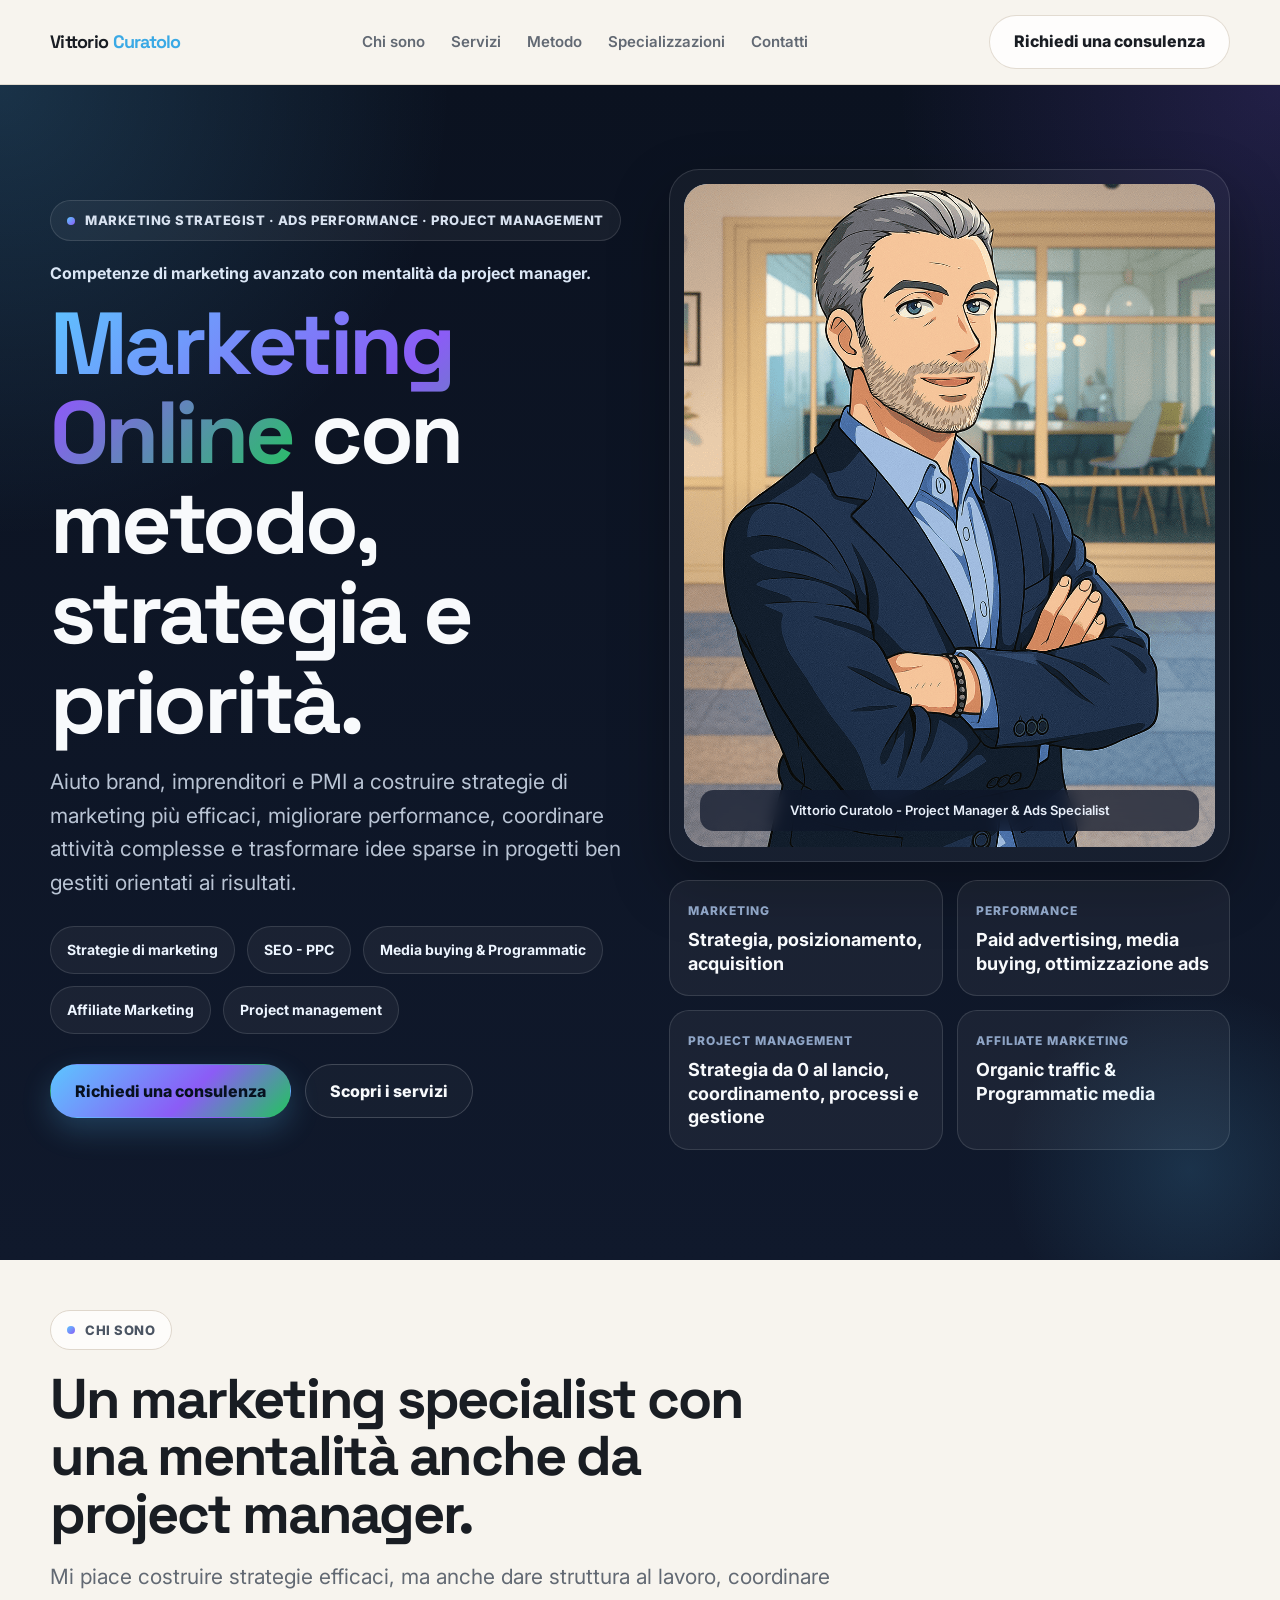
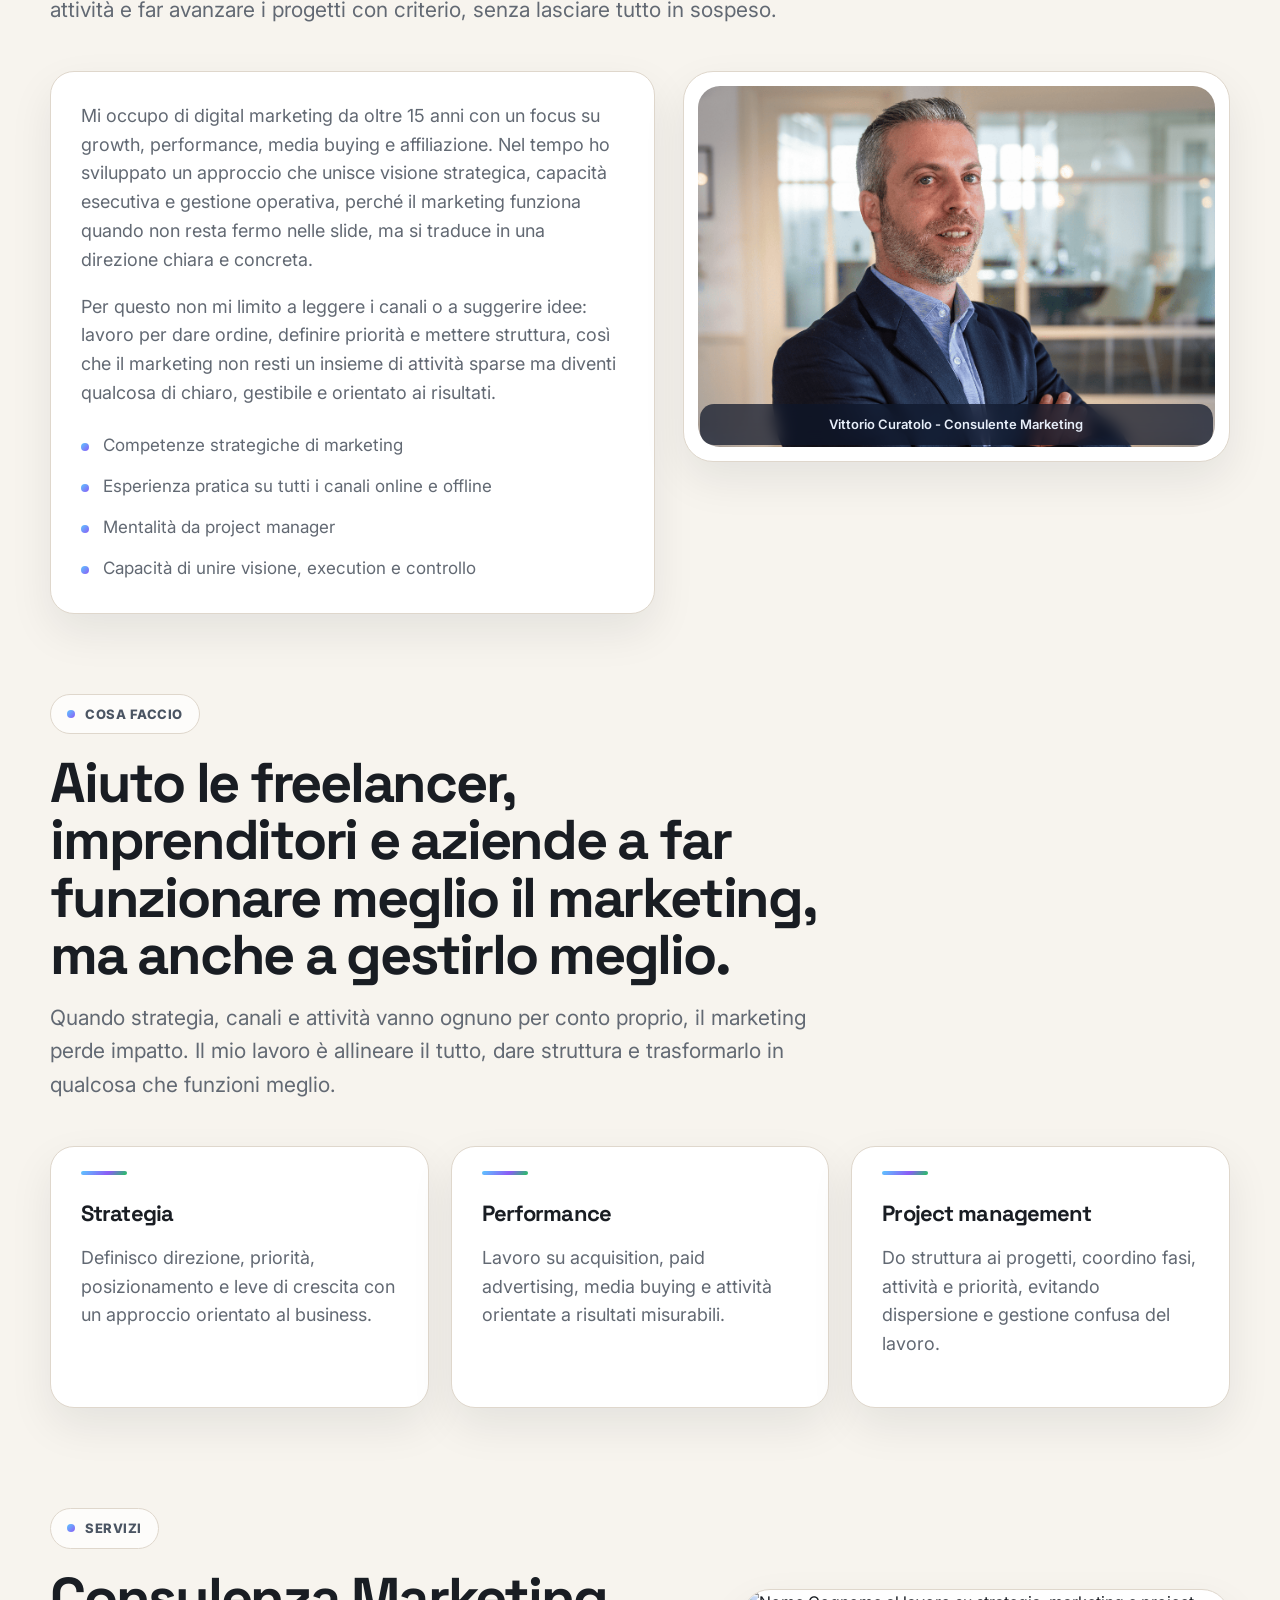
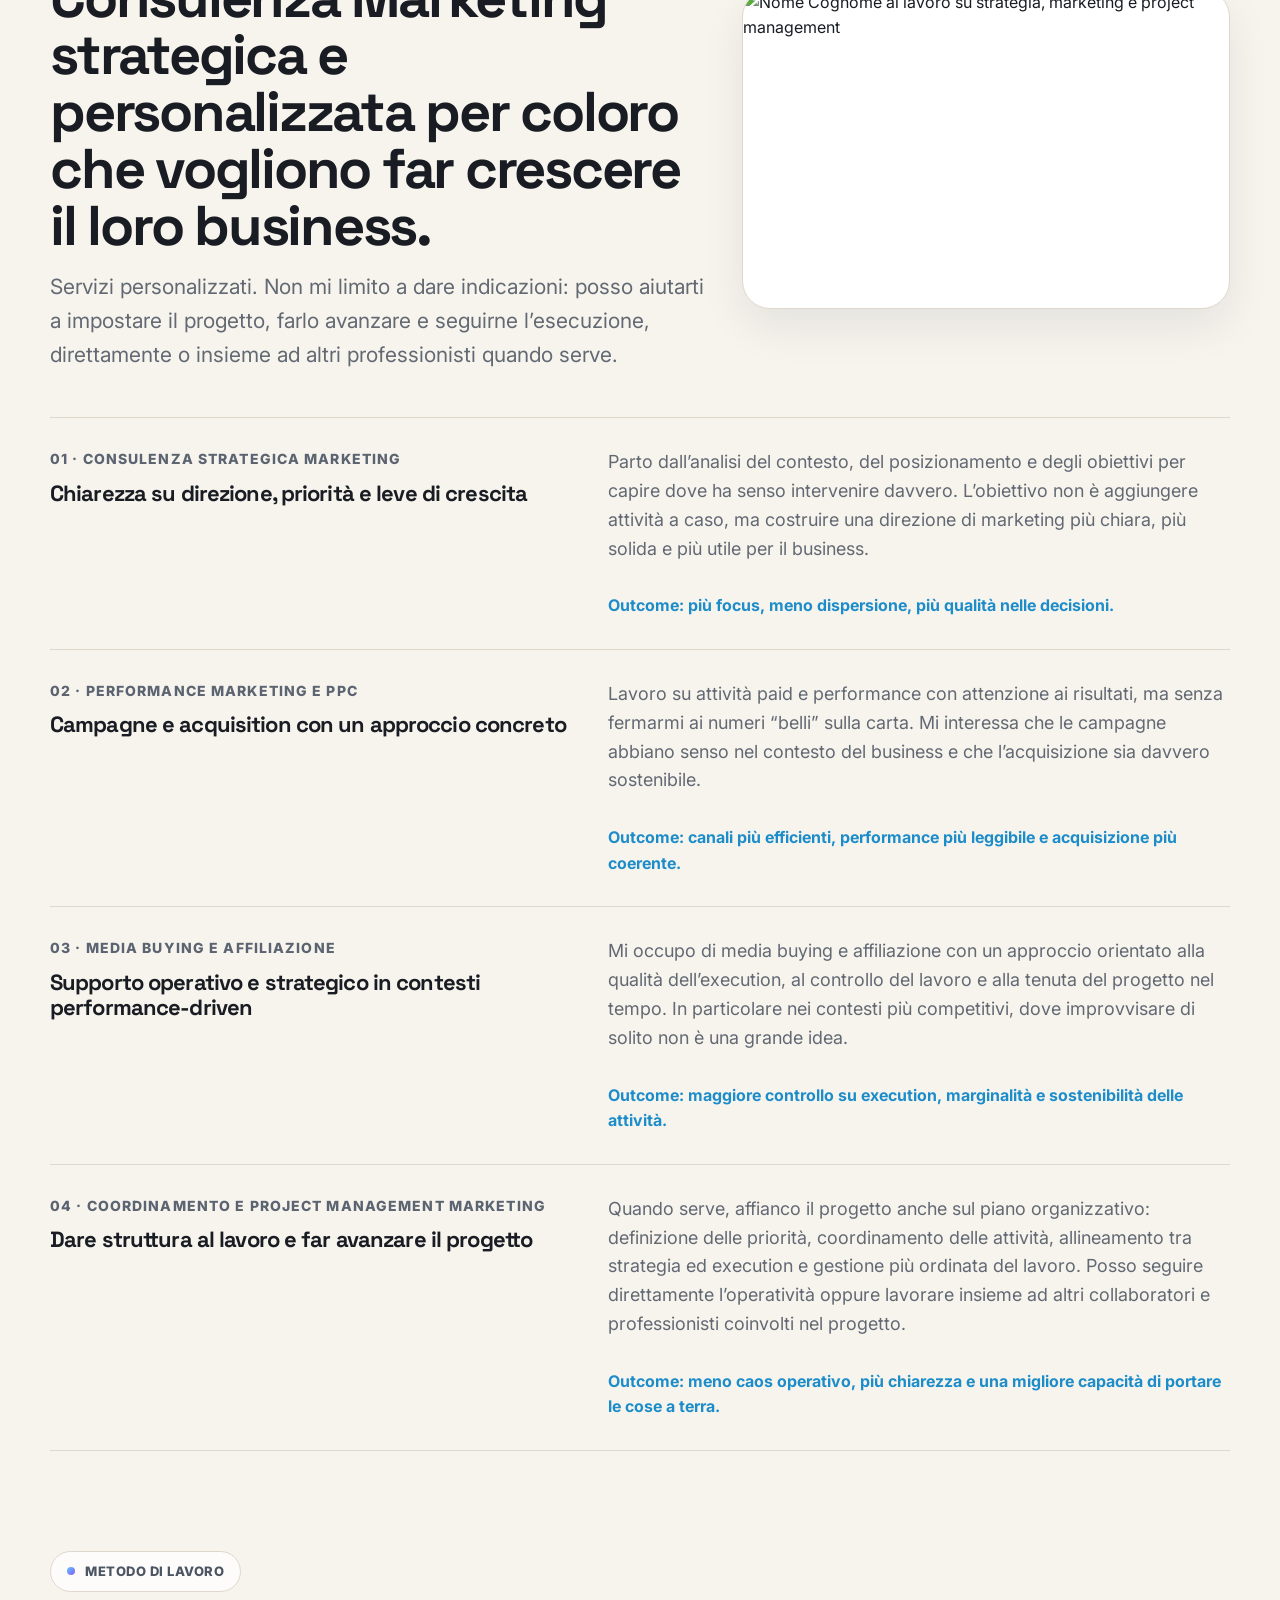
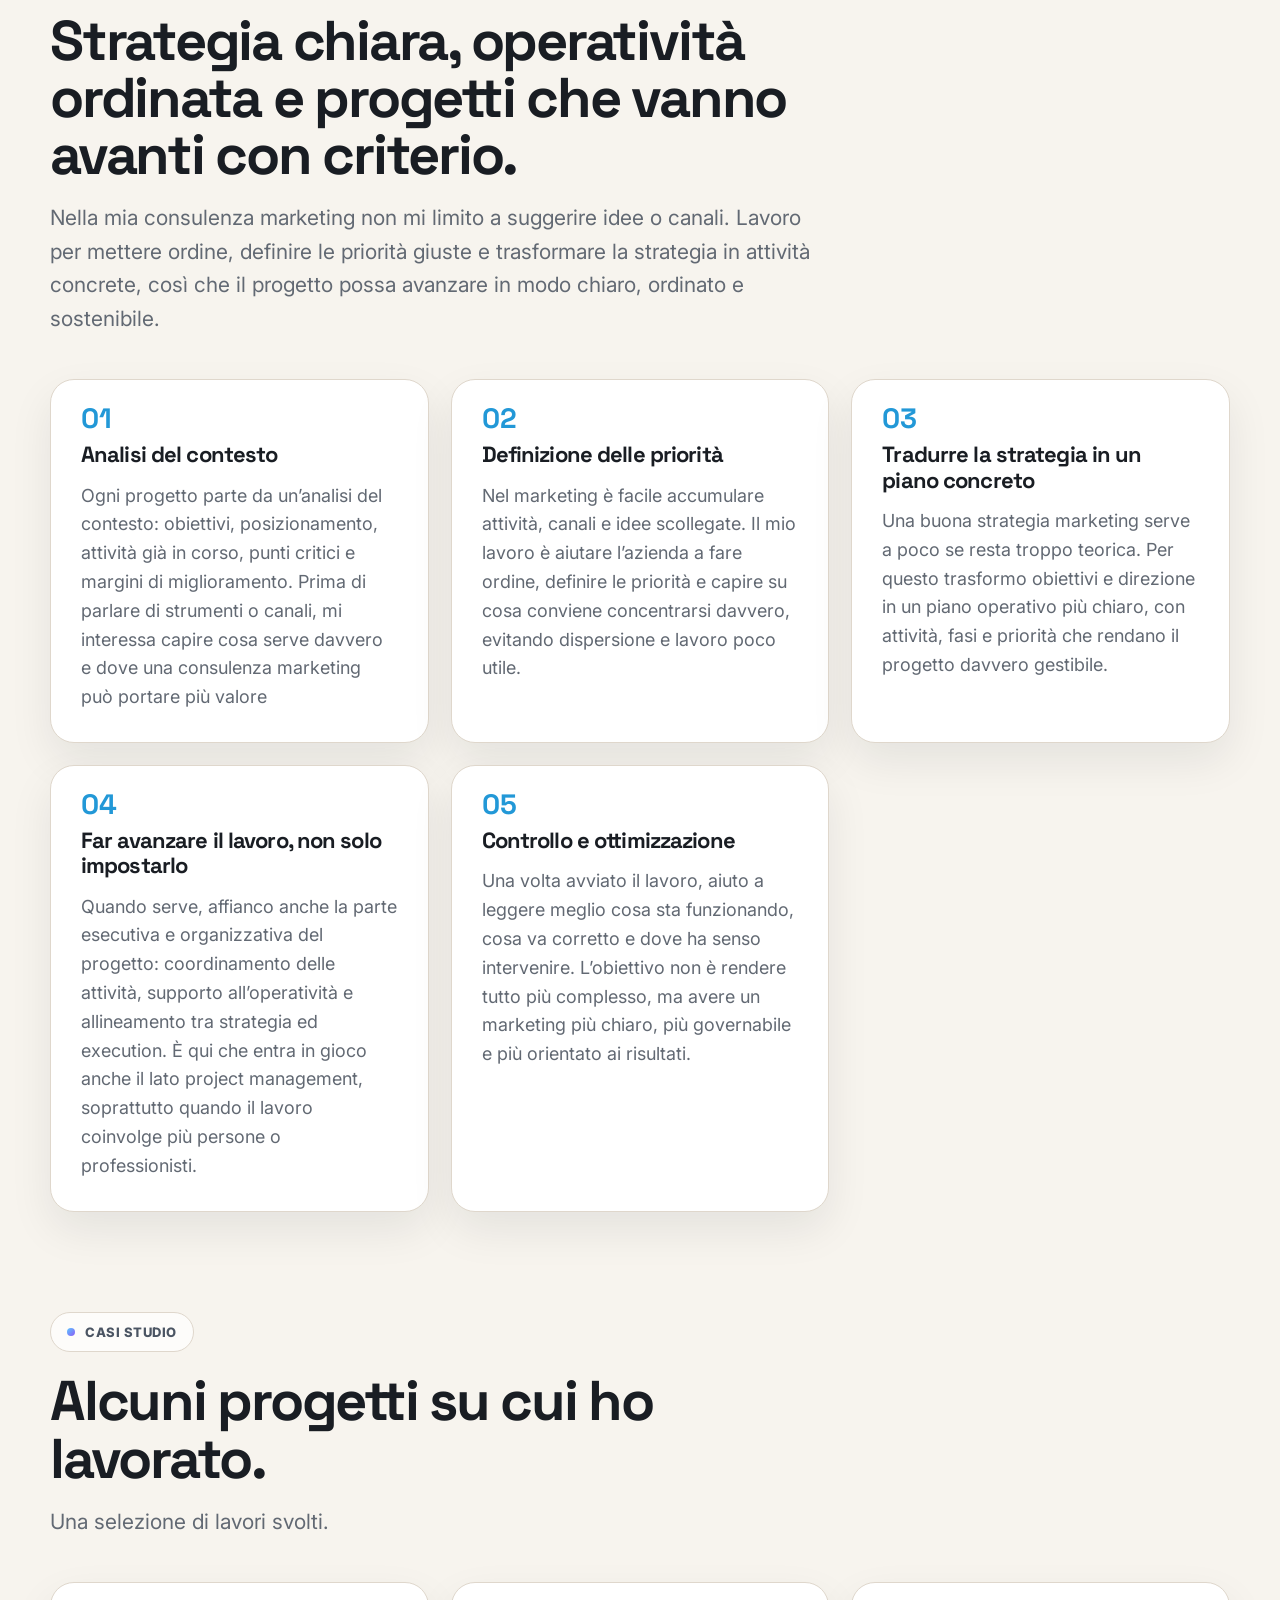
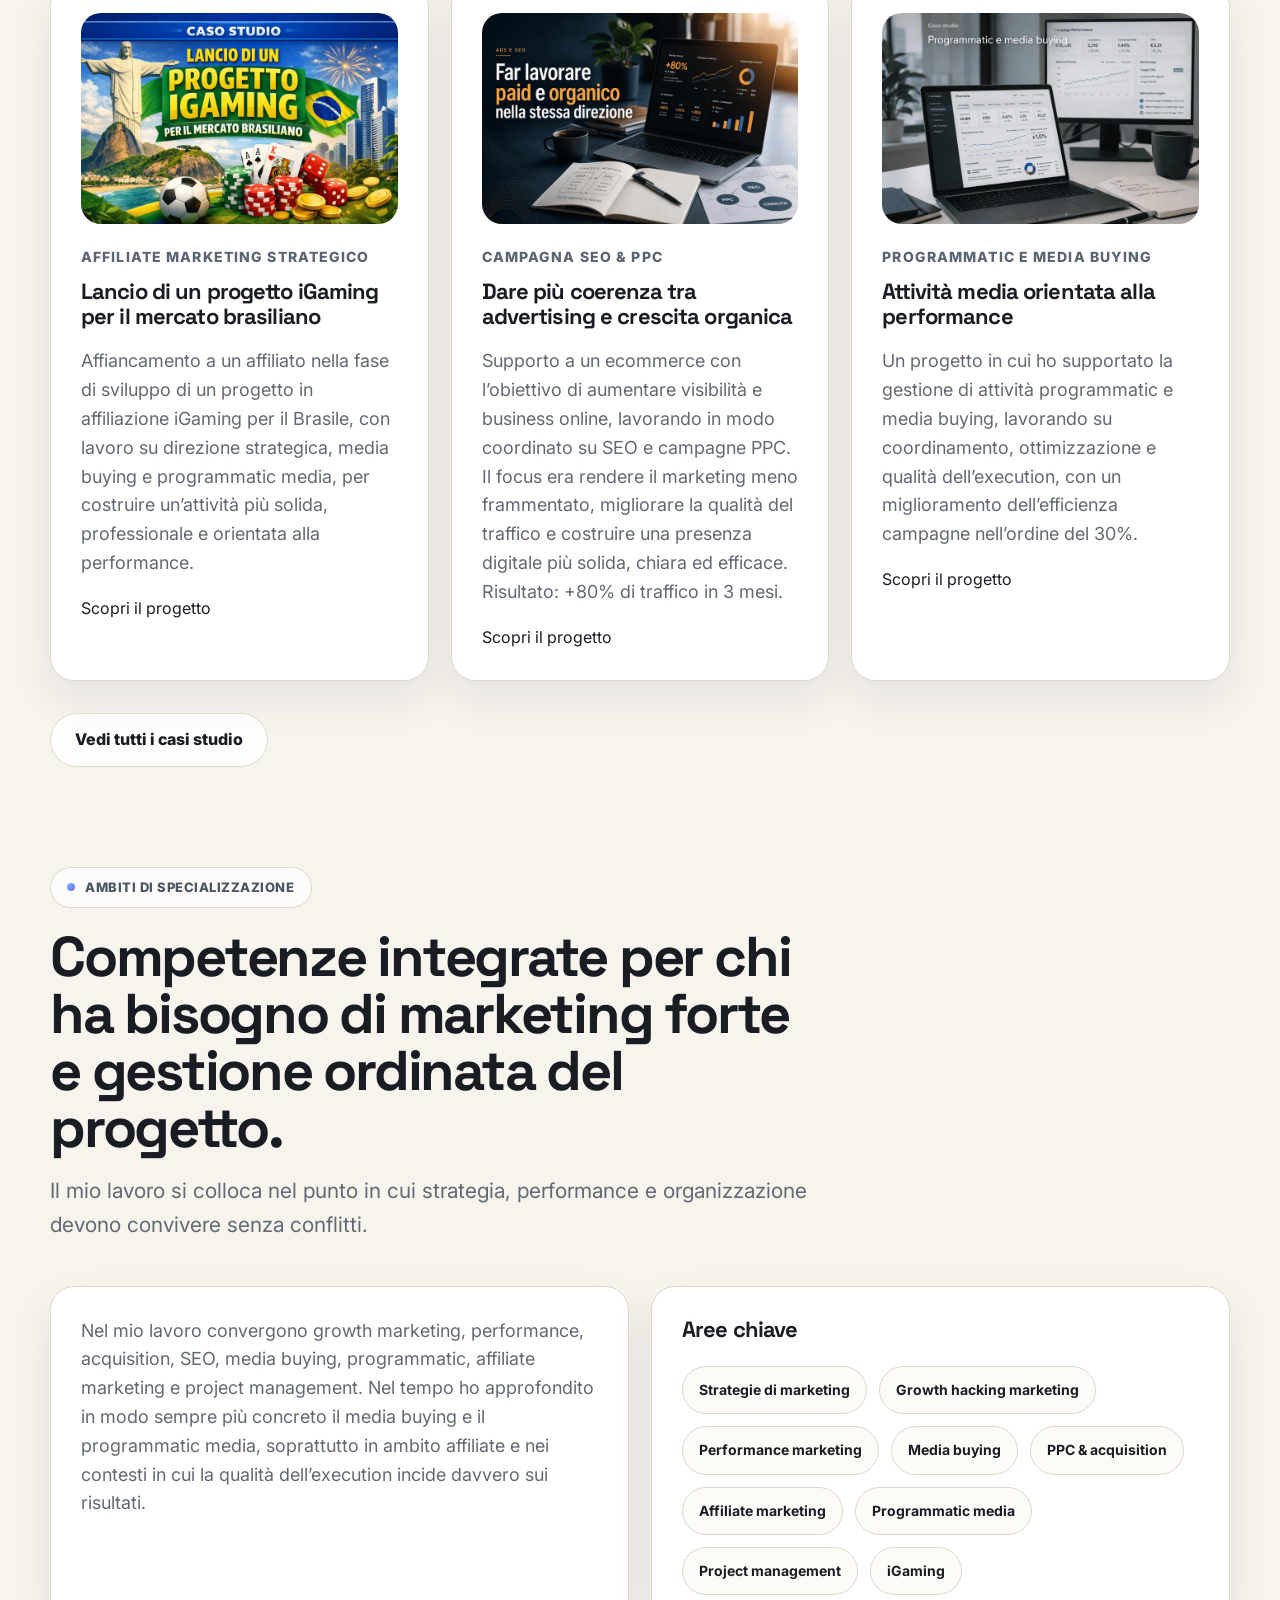
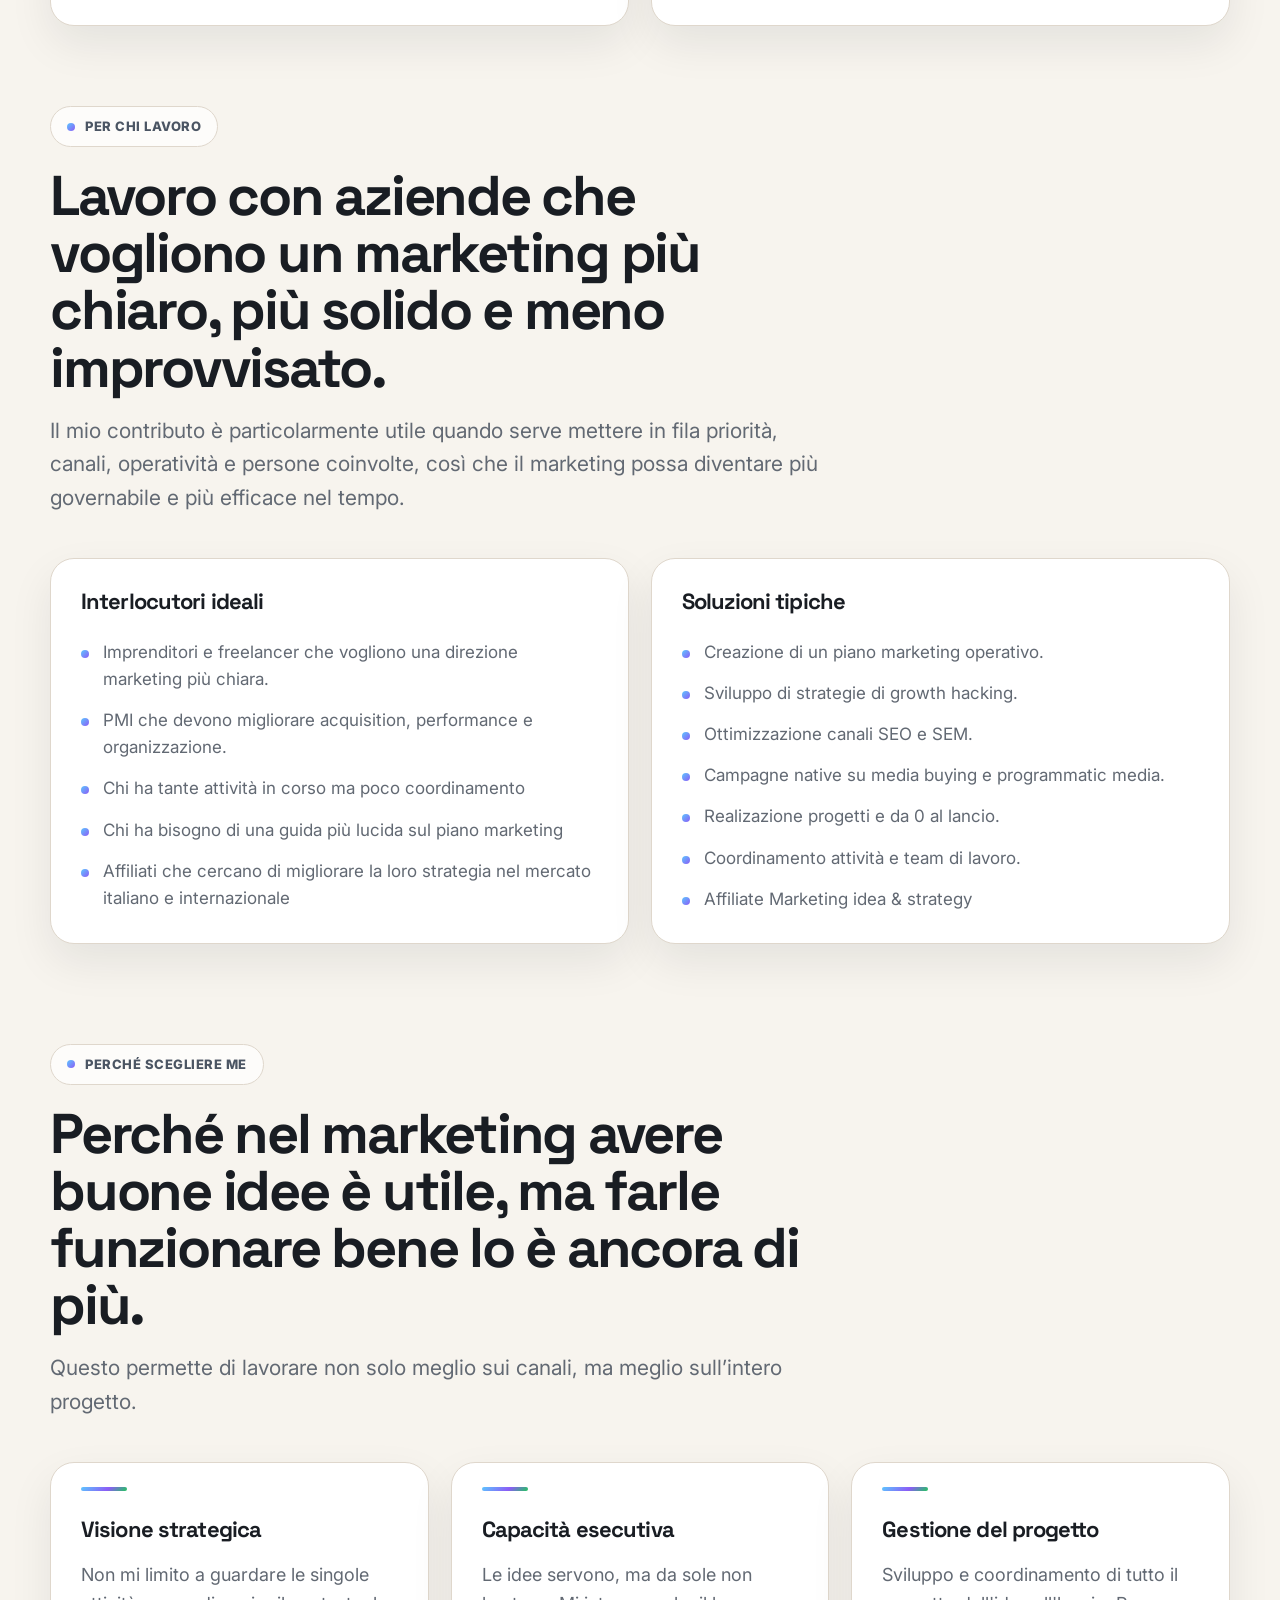
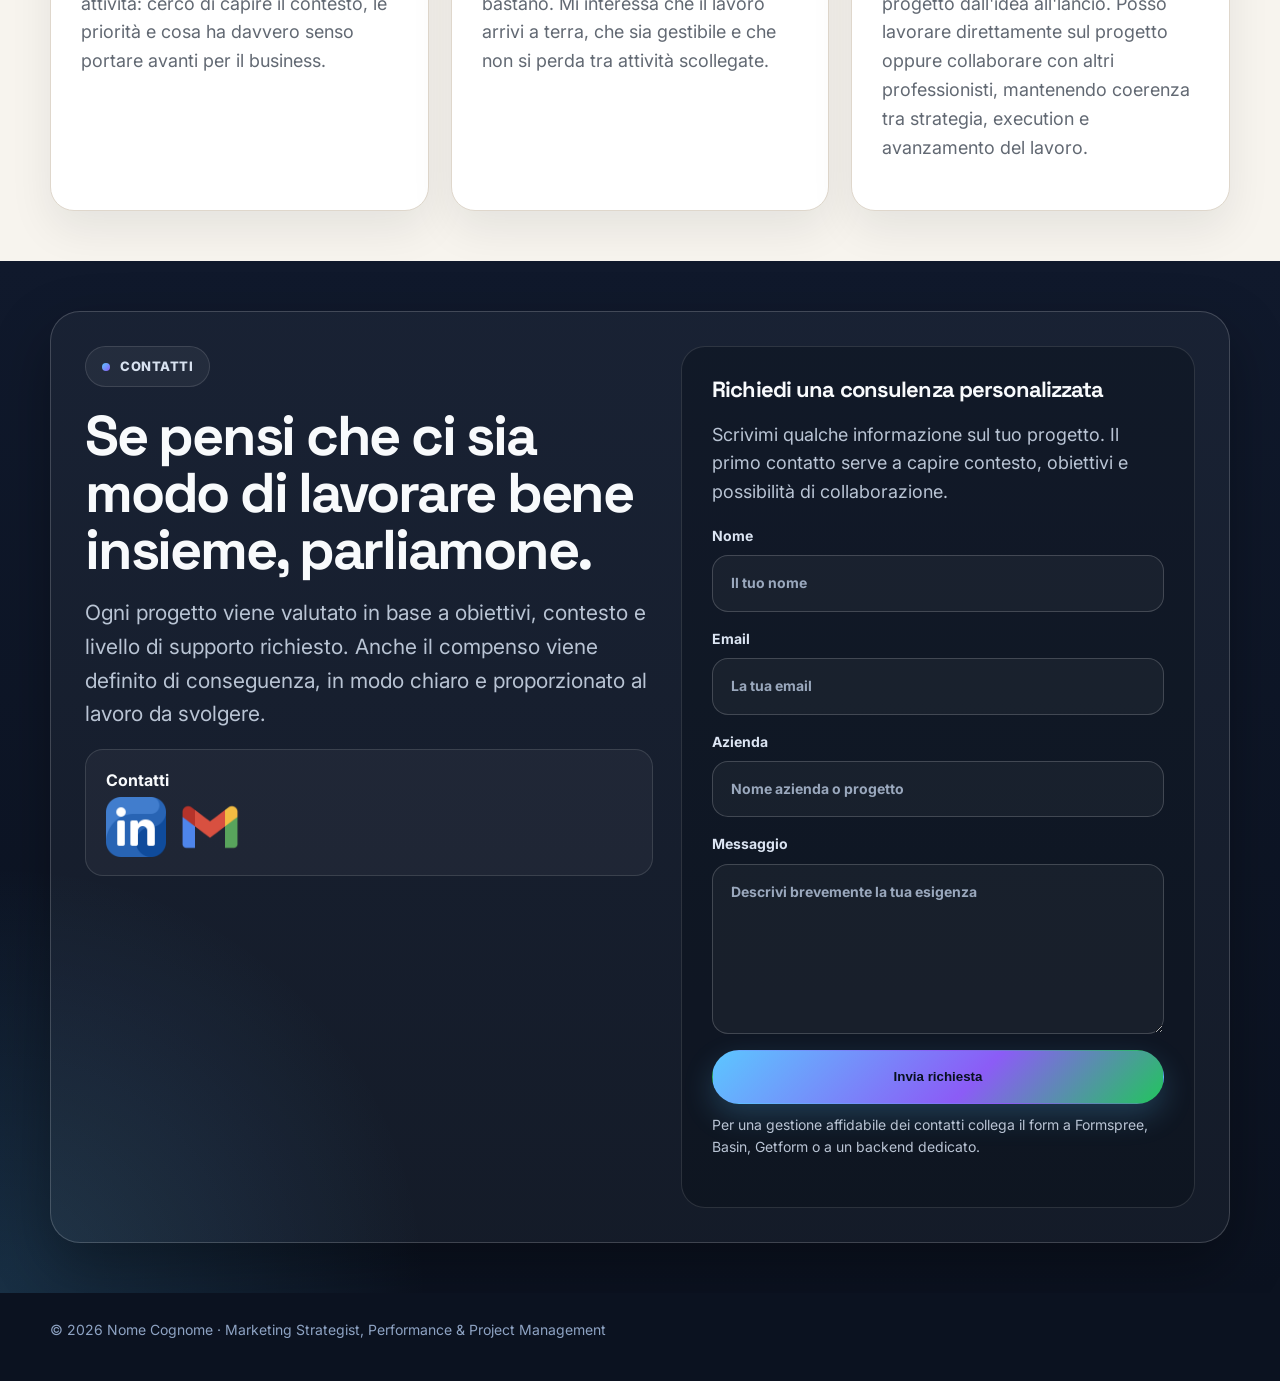
==== commit aeb1c366: "update" ====
--- a/index.html
+++ b/index.html
@@ -389,9 +389,9 @@
       <div class="container">
         <div class="section-head">
           <span class="eyebrow">Per chi lavoro</span>
-          <h2>Per aziende che non cercano solo idee, ma una figura capace di dare ordine, direzione e continuità.</h2>
+          <h2>Lavoro con aziende che vogliono un marketing più chiaro, più solido e meno improvvisato.</h2>
           <p class="lead">
-            Sono particolarmente utile quando il business esiste già, ma il marketing ha bisogno di più struttura, più coordinamento e una guida più lucida.
+            Il mio contributo è particolarmente utile quando serve mettere in fila priorità, canali, operatività e persone coinvolte, così che il marketing possa diventare più governabile e più efficace nel tempo.
           </p>
         </div>
 
@@ -399,20 +399,24 @@
           <article class="card-light">
             <h3>Interlocutori ideali</h3>
             <ul class="list">
-              <li>Imprenditori che vogliono una direzione marketing più chiara</li>
-              <li>PMI che devono migliorare acquisition, performance e organizzazione</li>
-              <li>Aziende che cercano un supporto più senior e meno improvvisato</li>
-              <li>Realtà che hanno bisogno di unire strategia, execution e coordinamento</li>
+              <li>Imprenditori e freelancer che vogliono una direzione marketing più chiara.</li>
+              <li>PMI che devono migliorare acquisition, performance e organizzazione.</li>
+              <li>Chi ha tante attività in corso ma poco coordinamento</li>
+              <li>Chi ha bisogno di una guida più lucida sul piano marketing</li>
+              <li>Affiliati che cercano di migliorare la loro strategia nel mercato italiano e internazionale</li>
             </ul>
           </article>
 
           <article class="card-light">
-            <h3>Situazioni tipiche</h3>
+            <h3>Soluzioni tipiche</h3>
             <ul class="list">
-              <li>Attività marketing scollegate tra loro</li>
-              <li>Mancanza di priorità chiare</li>
-              <li>Canali paid o organici non coordinati</li>
-              <li>Progetti che partono ma non avanzano con ordine</li>
+              <li>Creazione di un piano marketing operativo.</li>
+              <li>Sviluppo di strategie di growth hacking.</li>
+              <li>Ottimizzazione canali SEO e SEM.</li>
+              <li>Campagne native su media buying e programmatic media.</li> 
+              <li>Realizazione progetti e da 0 al lancio.</li>
+              <li>Coordinamento attività e team di lavoro.</li>
+              <li>Affiliate Marketing idea & strategy</li>
             </ul>
           </article>
         </div>
@@ -423,7 +427,7 @@
       <div class="container">
         <div class="section-head">
           <span class="eyebrow">Perché scegliere me</span>
-          <h2>Perché porto una combinazione che spesso manca: competenza marketing e mentalità di project management.</h2>
+          <h2>Perché nel marketing avere buone idee è utile, ma farle funzionare bene lo è ancora di più.</h2>
           <p class="lead">
             Questo permette di lavorare non solo meglio sui canali, ma meglio sull’intero progetto.
           </p>
@@ -432,17 +436,17 @@
         <div class="grid grid-3">
           <article class="card-light pillar-light">
             <h3>Visione strategica</h3>
-            <p>Leggo il contesto, capisco le priorità e aiuto a costruire una direzione più credibile e più efficace.</p>
+            <p>Non mi limito a guardare le singole attività: cerco di capire il contesto, le priorità e cosa ha davvero senso portare avanti per il business.</p>
           </article>
 
           <article class="card-light pillar-light">
             <h3>Capacità esecutiva</h3>
-            <p>Non resto sul piano teorico: so tradurre il marketing in attività concrete, realistiche e orientate al risultato.</p>
+            <p>Le idee servono, ma da sole non bastano. Mi interessa che il lavoro arrivi a terra, che sia gestibile e che non si perda tra attività scollegate.</p>
           </article>
 
           <article class="card-light pillar-light">
             <h3>Gestione del progetto</h3>
-            <p>Porto metodo, coordinamento e attenzione al delivery, così il lavoro non si disperde e mantiene coerenza nel tempo.</p>
+            <p>Sviluppo e coordinamento di tutto il progetto dall'idea all'lancio. Posso lavorare direttamente sul progetto oppure collaborare con altri professionisti, mantenendo coerenza tra strategia, execution e avanzamento del lavoro.</p>
           </article>
         </div>
       </div>
@@ -453,20 +457,23 @@
         <div class="cta-box">
           <div>
             <span class="eyebrow eyebrow-dark">Contatti</span>
-            <h2>Se ti serve una figura che unisca marketing, performance e project management, possiamo parlarne.</h2>
+            <h2>Se pensi che ci sia modo di lavorare bene insieme, parliamone.</h2>
             <p class="lead cta-lead">
-              Valuto collaborazioni e richieste personalizzate da parte di imprenditori, PMI e aziende che vogliono più chiarezza strategica, migliore execution e una gestione più ordinata del marketing.
+              Ogni progetto viene valutato in base a obiettivi, contesto e livello di supporto richiesto. Anche il compenso viene definito di conseguenza, in modo chiaro e proporzionato al lavoro da svolgere.
             </p>
 
-            <div class="contact-ways">
-              <div class="contact-way">
-                <strong>Email</strong>
-                <a href="mailto:tuamail@example.com">tuamail@example.com</a>
-              </div>
-
-              <div class="contact-way">
-                <strong>LinkedIn</strong>
-                <a href="https://www.linkedin.com/" target="_blank" rel="noopener noreferrer">linkedin.com/in/tuoprofilo</a>
+            <div class="contact-way">
+            <strong>Contatti</strong>
+
+              <div class="contact-icons">
+                <a href="https://www.linkedin.com/" target="_blank" rel="noopener noreferrer">
+               <img src="images/linkedin.png" alt="LinkedIn" width="60" height="60">
+                </a>
+
+              <a href="#contatti"> 
+              <img src="images/email.png" alt="Compila il form"  width="60" height="60">
+              </a>
+          
               </div>
             </div>
           </div>
--- a/style.css
+++ b/style.css
@@ -632,11 +632,21 @@
   color: var(--text-light);
 }
 
+.contact-way a {
+  display: inline-block;
+}
+
 .contact-card {
   padding: 30px;
   border-radius: var(--radius-md);
   border: 1px solid var(--line-dark);
   background: rgba(5, 10, 20, 0.32);
+}
+
+.contact-icons {
+  display: flex;
+  align-items: center;
+  gap: 14px;
 }
 
 form {
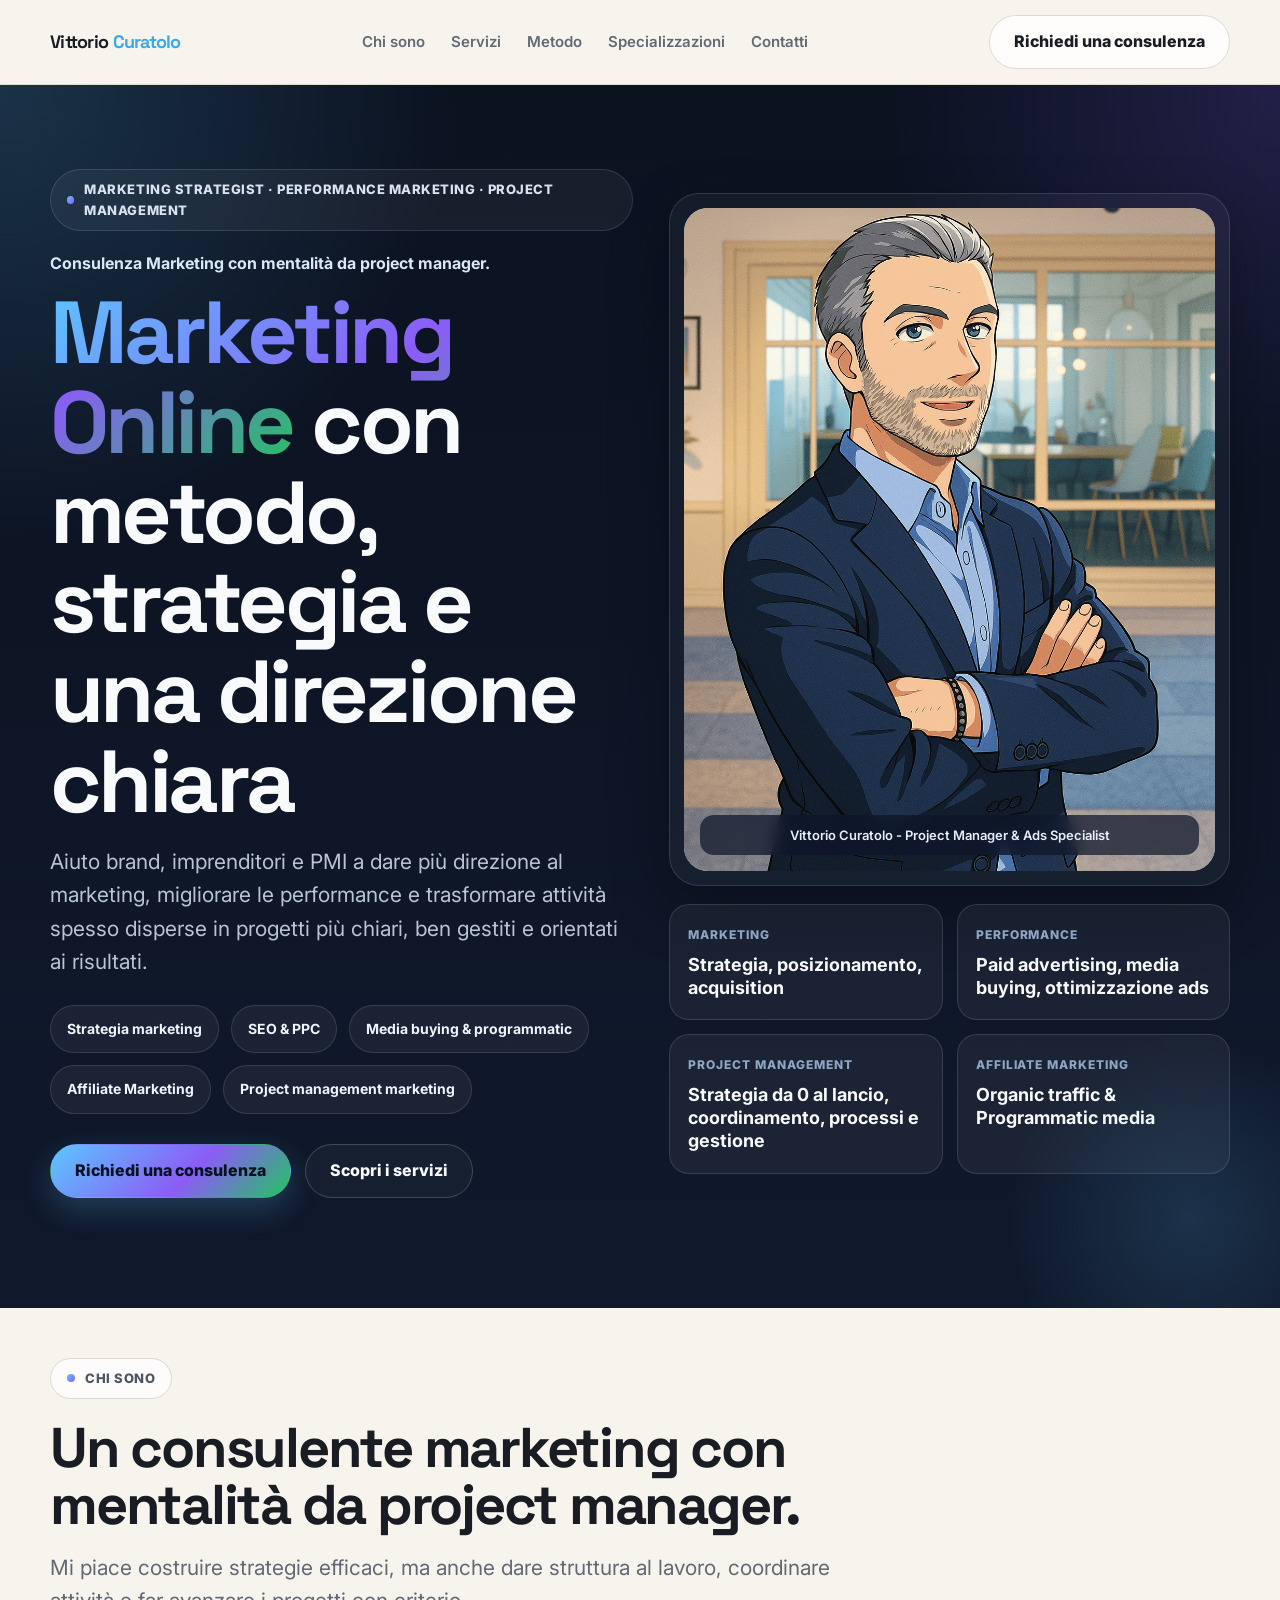
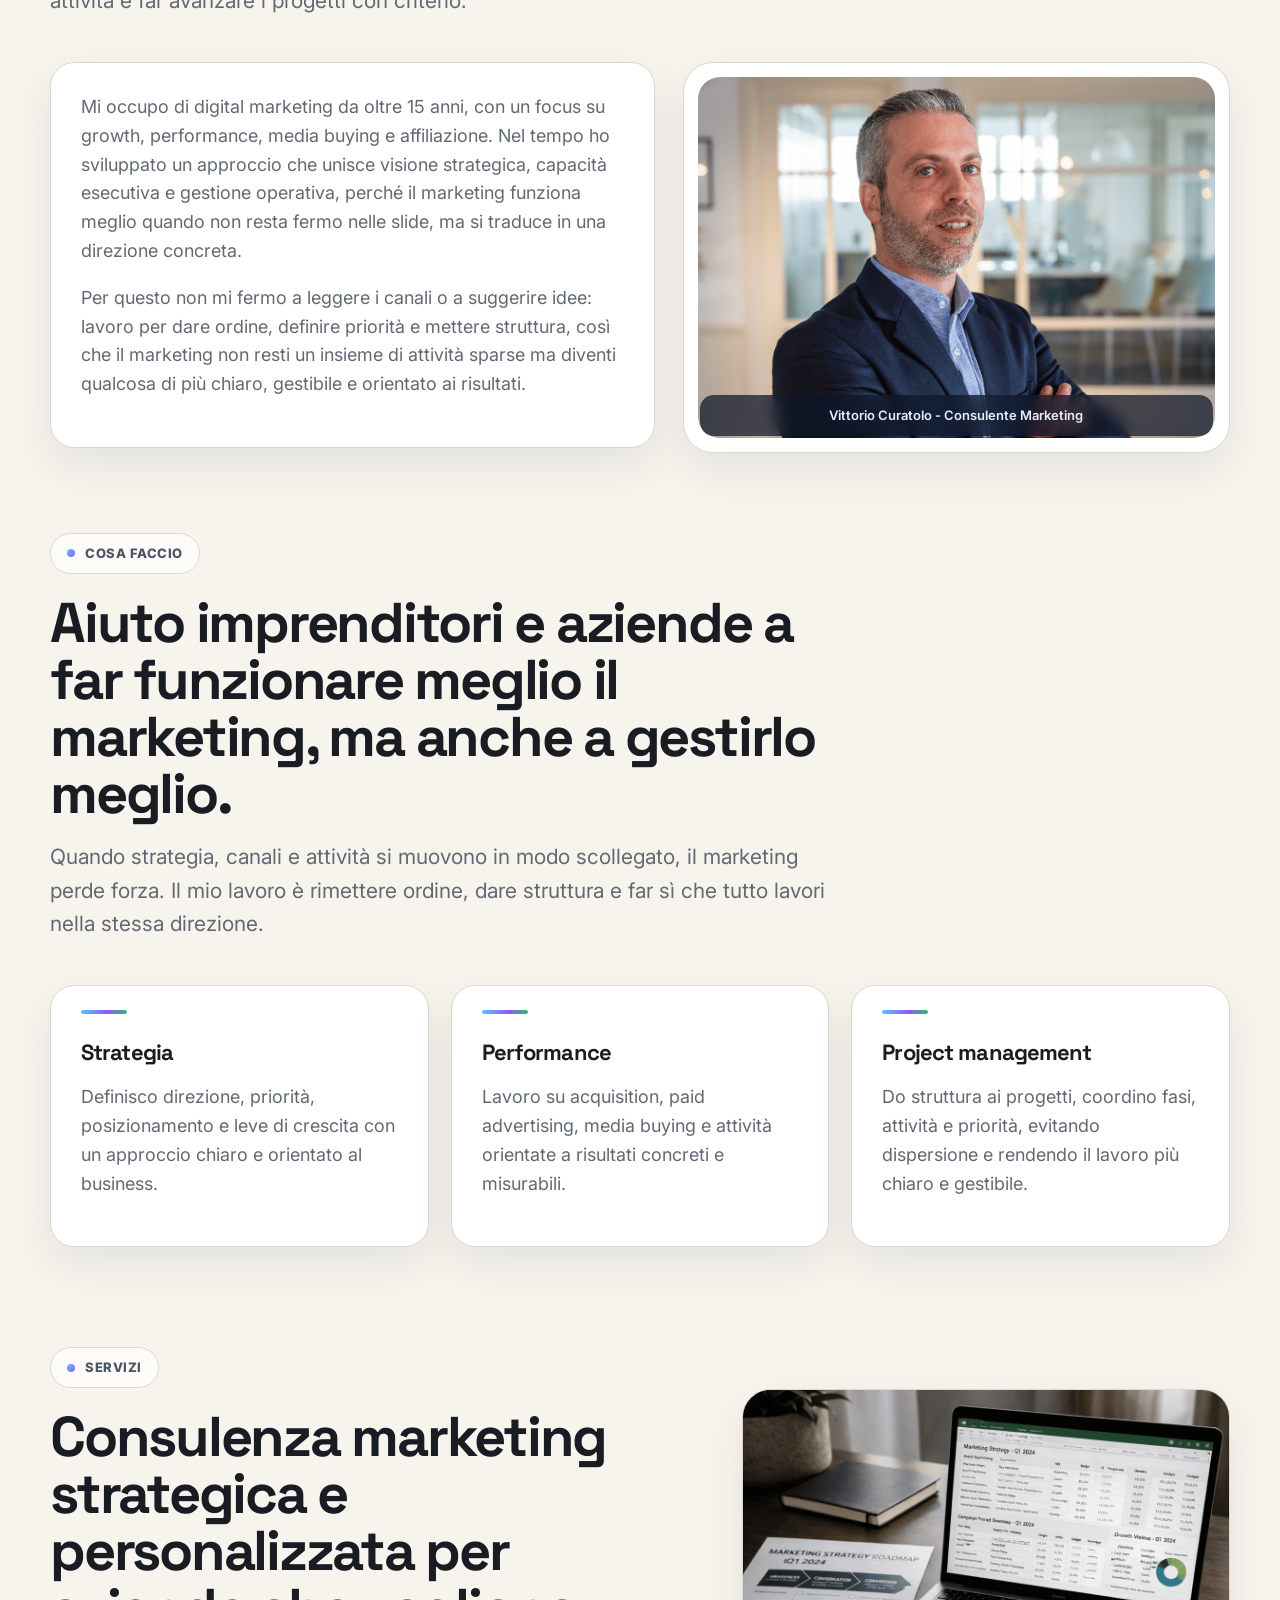
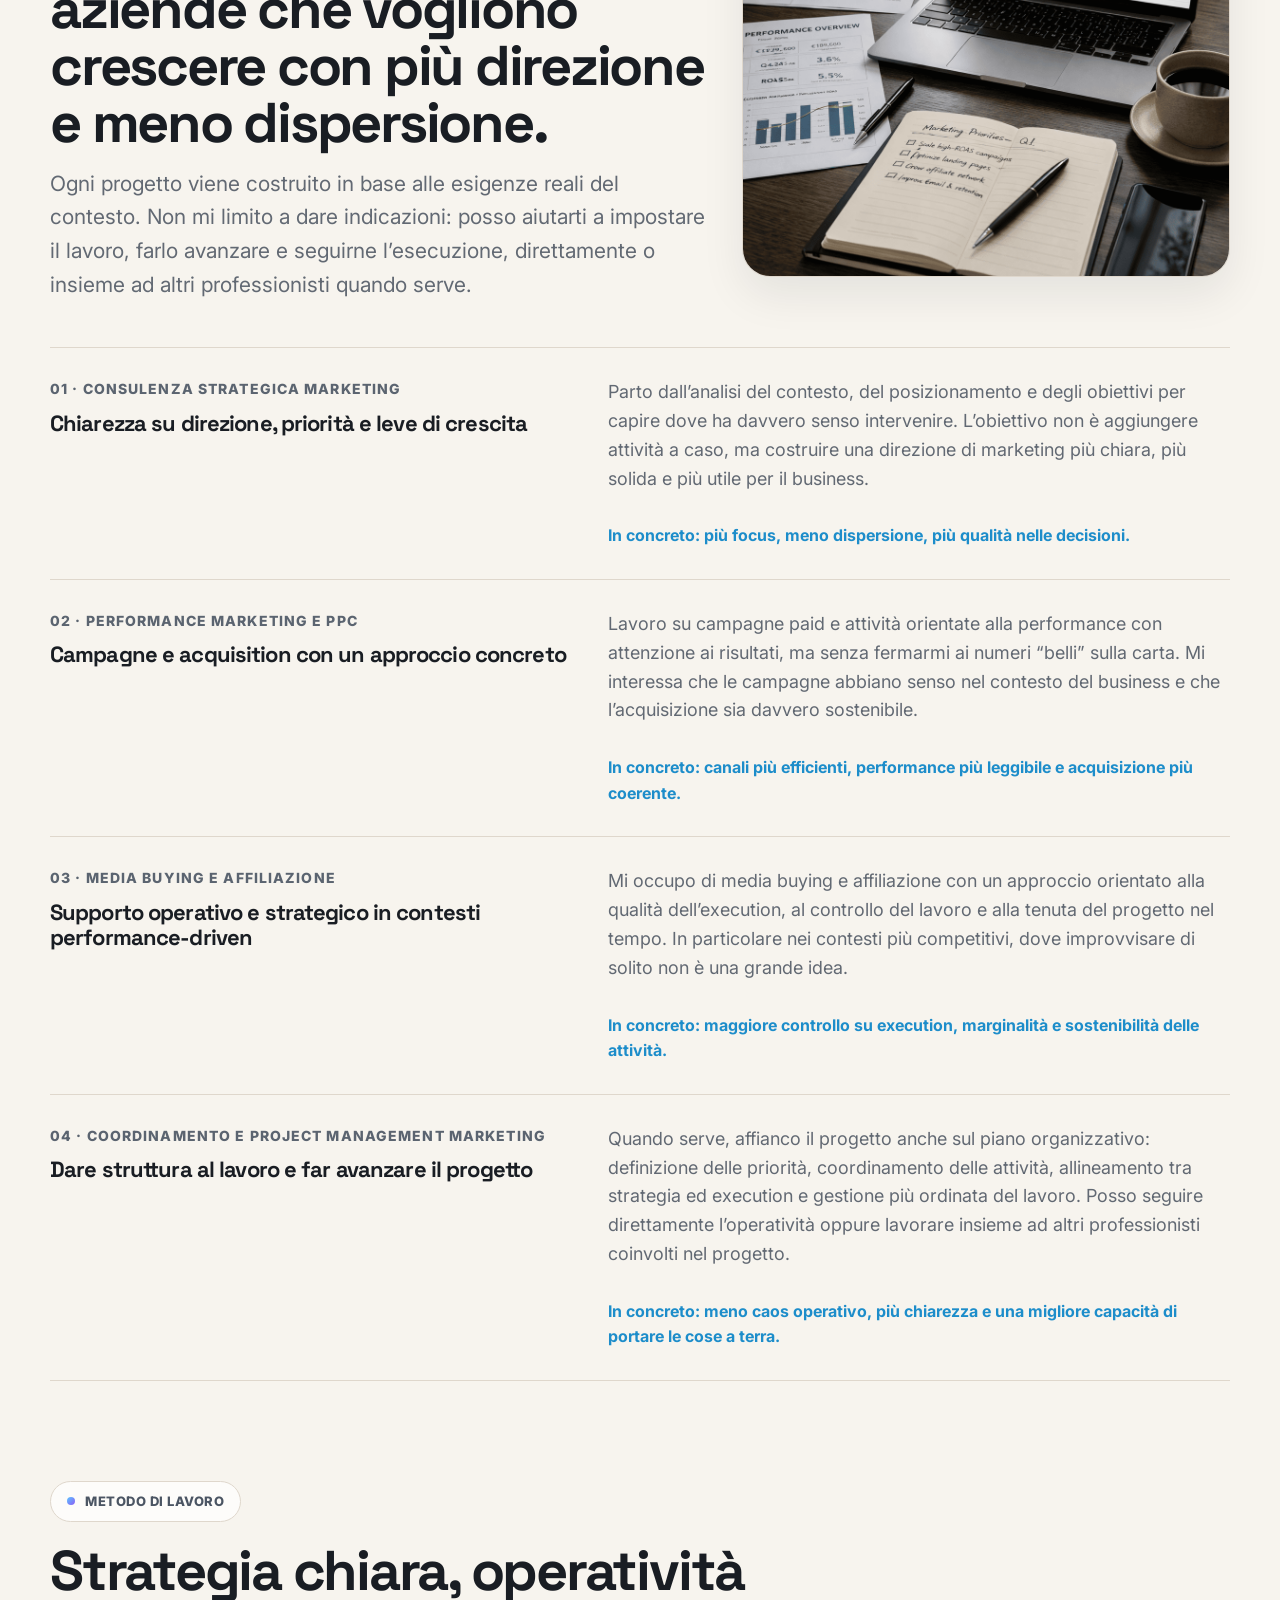
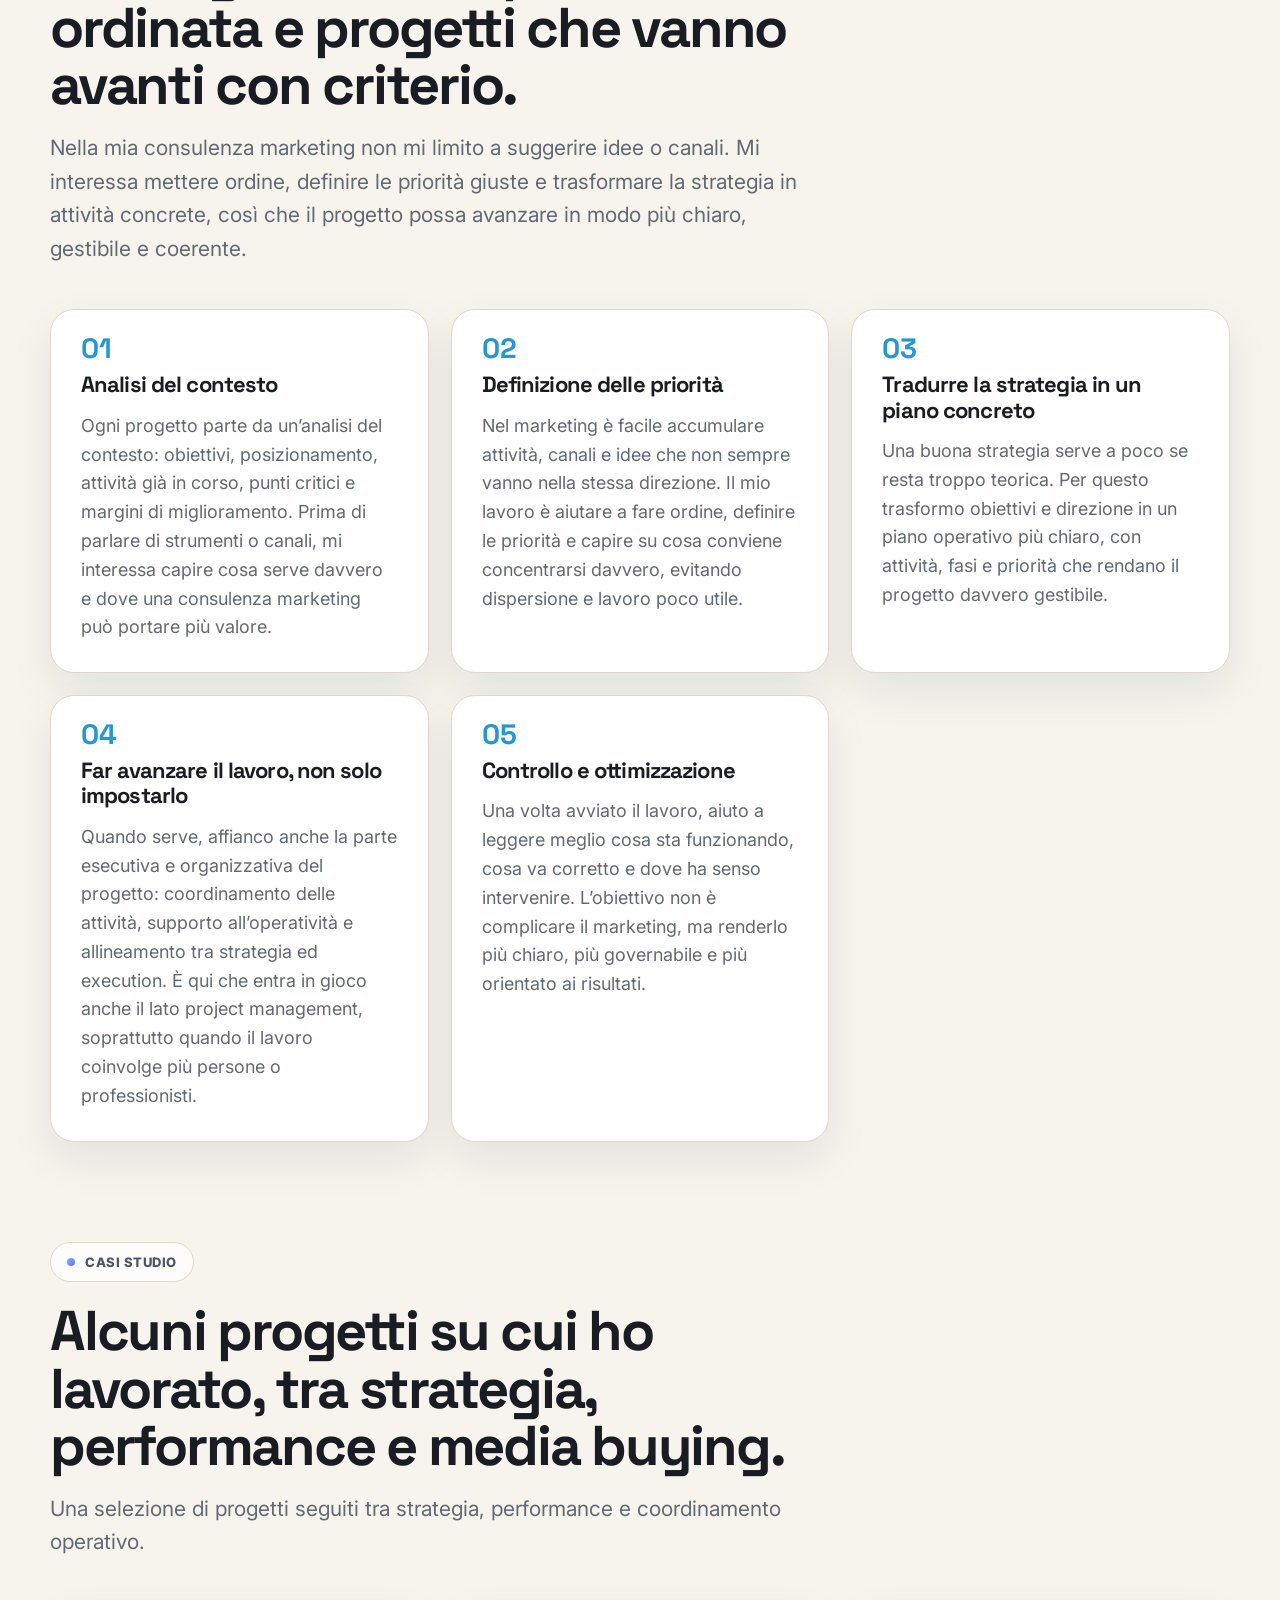
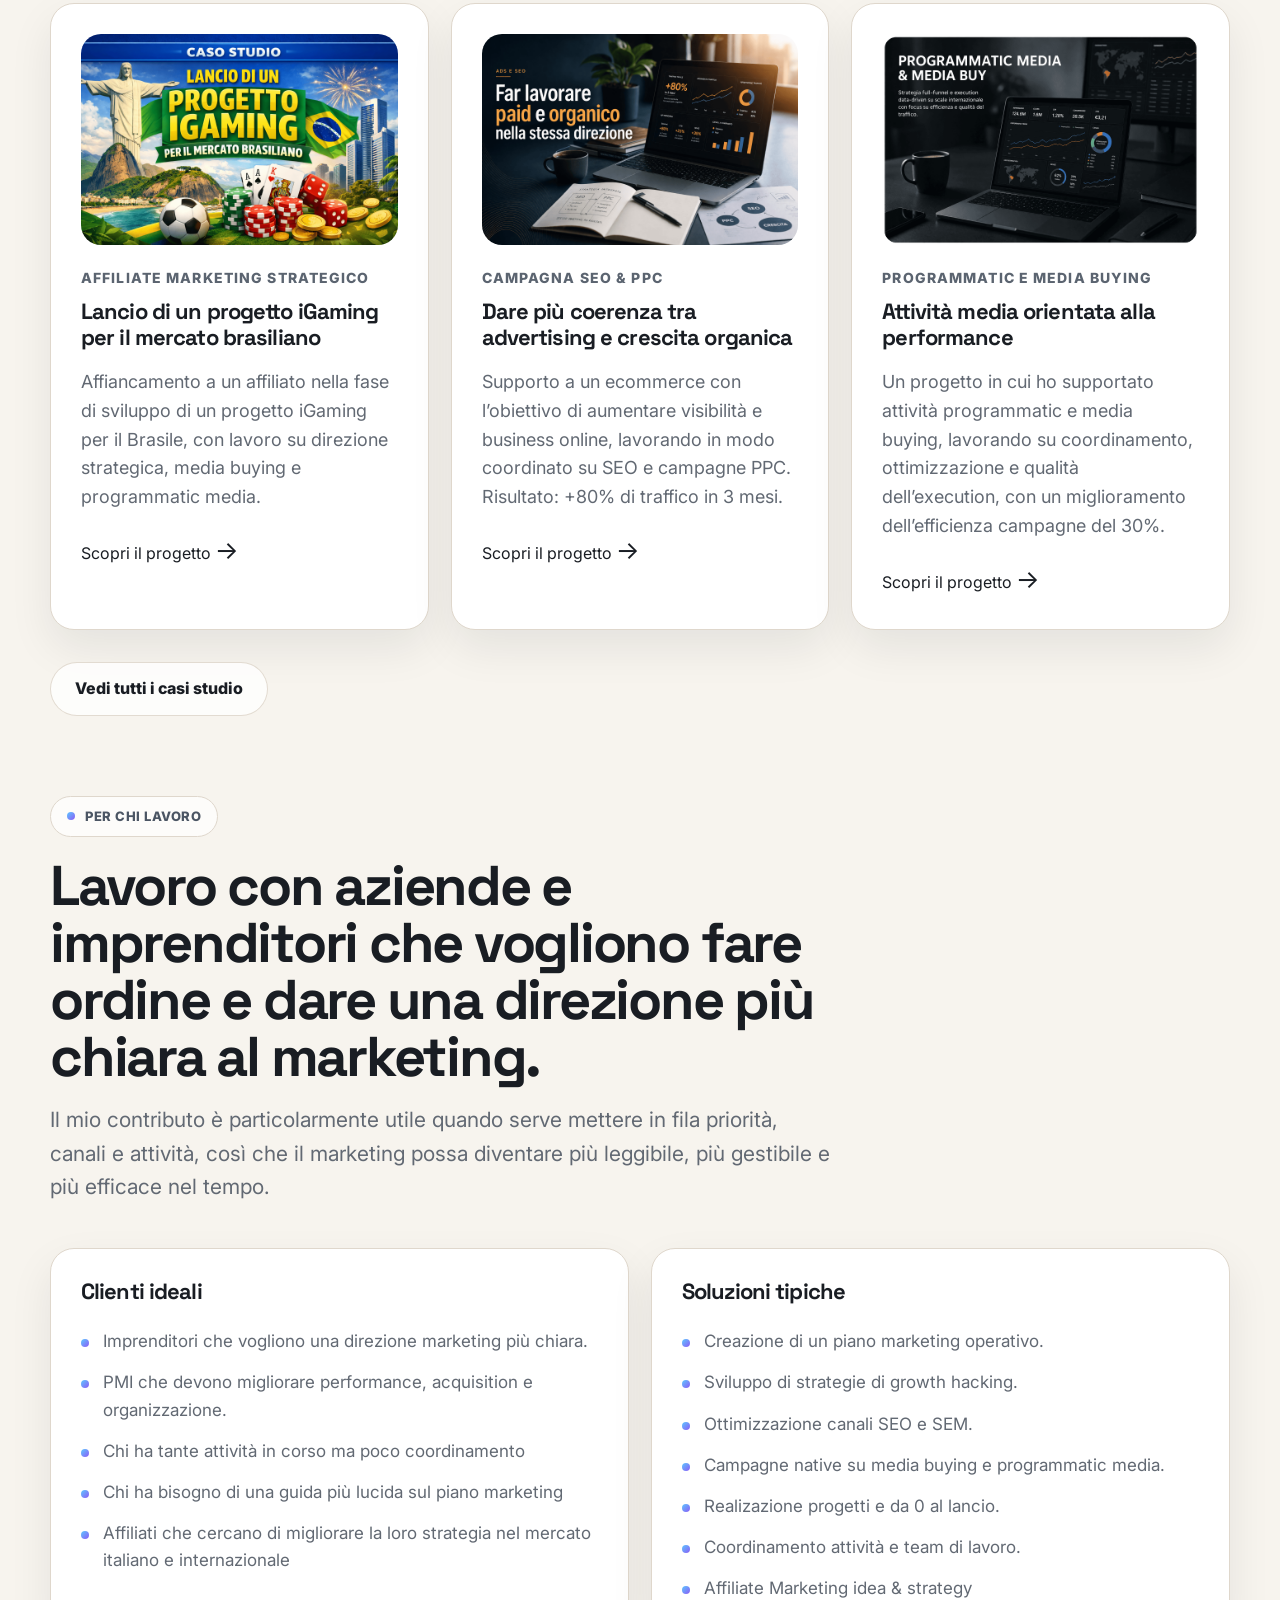
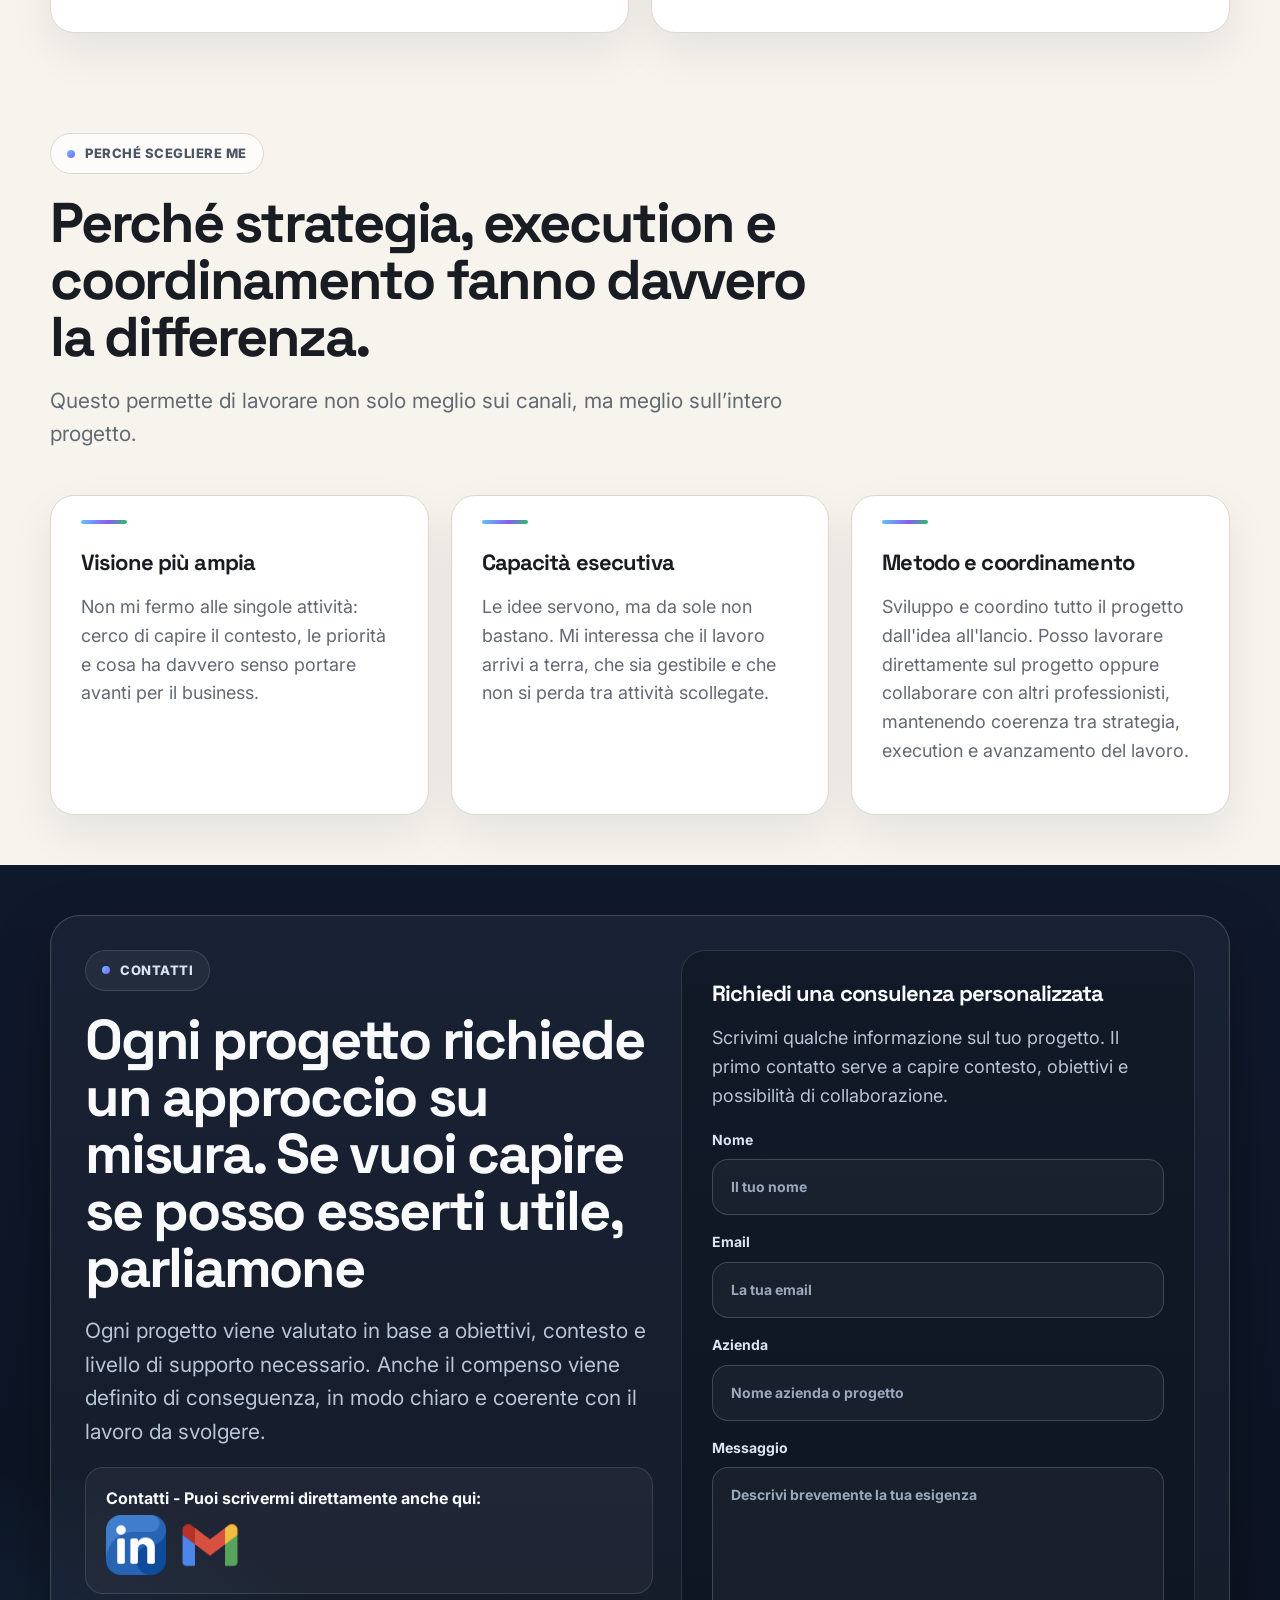
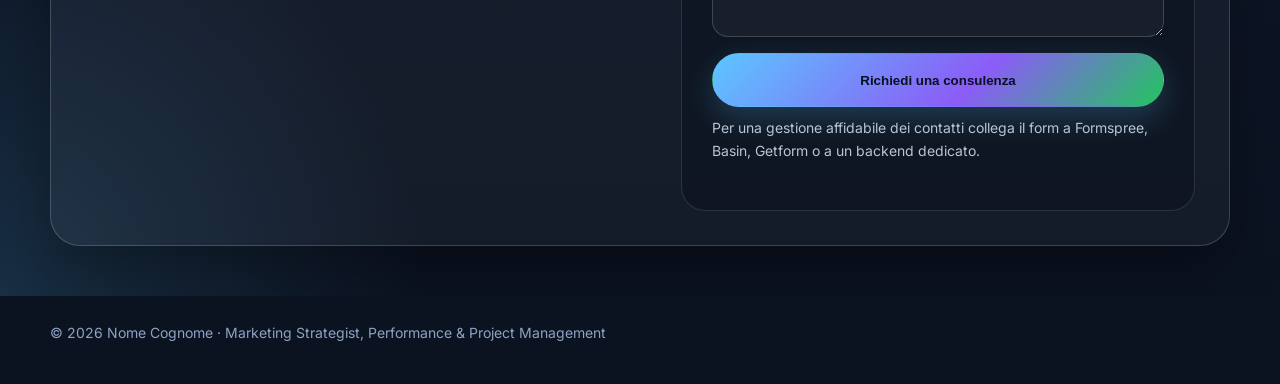
==== commit 34b5389f: "update" ====
--- a/index.html
+++ b/index.html
@@ -55,22 +55,22 @@
     <section class="hero">
       <div class="container hero-grid">
         <div class="hero-copy">
-          <span class="eyebrow eyebrow-dark">Marketing strategist · Ads Performance · Project management</span>
-          <div class="hero-kicker">Competenze di marketing avanzato con mentalità da project manager.</div>
+          <span class="eyebrow eyebrow-dark">Marketing strategist · Performance Marketing · Project management</span>
+          <div class="hero-kicker">Consulenza Marketing con mentalità da project manager.</div>
           <h1>
             <span class="gradient-text">Marketing Online</span>
-            con metodo, strategia e priorità.
+            con metodo, strategia e una direzione chiara
           </h1>
           <p class="lead hero-lead">
-            Aiuto brand, imprenditori e PMI a costruire strategie di marketing più efficaci, migliorare performance, coordinare attività complesse e trasformare idee sparse in progetti ben gestiti orientati ai risultati.
+            Aiuto brand, imprenditori e PMI a dare più direzione al marketing, migliorare le performance e trasformare attività spesso disperse in progetti più chiari, ben gestiti e orientati ai risultati.
           </p>
 
           <div class="hero-points">
-            <span class="pill">Strategie di marketing</span>
-            <span class="pill">SEO - PPC</span>
-            <span class="pill">Media buying & Programmatic</span>
+            <span class="pill">Strategia marketing</span>
+            <span class="pill">SEO & PPC</span>
+            <span class="pill">Media buying & programmatic</span>
             <span class="pill">Affiliate Marketing</span>
-            <span class="pill">Project management</span>
+            <span class="pill">Project management marketing</span>
           </div>
 
           <div class="btn-row">
@@ -113,27 +113,22 @@
       <div class="container">
         <div class="section-head">
           <span class="eyebrow">Chi sono</span>
-          <h2>Un marketing specialist con una mentalità anche da project manager.</h2>
+          <h2>Un consulente marketing con mentalità da project manager.</h2>
           <p class="lead">
-            Mi piace costruire strategie efficaci, ma anche dare struttura al lavoro, coordinare attività e far avanzare i progetti con criterio, senza lasciare tutto in sospeso.
+            Mi piace costruire strategie efficaci, ma anche dare struttura al lavoro, coordinare attività e far avanzare i progetti con criterio.
           </p>
         </div>
 
         <div class="about-grid">
           <div class="about-copy card-light">
             <p>
-              Mi occupo di digital marketing da oltre 15 anni con un focus su growth, performance, media buying e affiliazione. Nel tempo ho sviluppato un approccio che unisce visione strategica, capacità esecutiva e gestione operativa, perché il marketing funziona quando non resta fermo nelle slide, ma si traduce in una direzione chiara e concreta.
+              Mi occupo di digital marketing da oltre 15 anni, con un focus su growth, performance, media buying e affiliazione. Nel tempo ho sviluppato un approccio che unisce visione strategica, capacità esecutiva e gestione operativa, perché il marketing funziona meglio quando non resta fermo nelle slide, ma si traduce in una direzione concreta.
             </p>
             <p>
-              Per questo non mi limito a leggere i canali o a suggerire idee: lavoro per dare ordine, definire priorità e mettere struttura, così che il marketing non resti un insieme di attività sparse ma diventi qualcosa di chiaro, gestibile e orientato ai risultati.
+              Per questo non mi fermo a leggere i canali o a suggerire idee: lavoro per dare ordine, definire priorità e mettere struttura, così che il marketing non resti un insieme di attività sparse ma diventi qualcosa di più chiaro, gestibile e orientato ai risultati.
             </p>
 
-            <ul class="list">
-              <li>Competenze strategiche di marketing</li>
-              <li>Esperienza pratica su tutti i canali online e offline</li>
-              <li>Mentalità da project manager</li>
-              <li>Capacità di unire visione, execution e controllo</li>
-            </ul>
+            
           </div>
 
           <div class="about-image-wrap">
@@ -150,26 +145,26 @@
       <div class="container">
         <div class="section-head">
           <span class="eyebrow">Cosa faccio</span>
-          <h2>Aiuto le freelancer, imprenditori e aziende a far funzionare meglio il marketing, ma anche a gestirlo meglio.</h2>
+          <h2>Aiuto imprenditori e aziende a far funzionare meglio il marketing, ma anche a gestirlo meglio.</h2>
           <p class="lead">
-            Quando strategia, canali e attività vanno ognuno per conto proprio, il marketing perde impatto. Il mio lavoro è allineare il tutto, dare struttura e trasformarlo in qualcosa che funzioni meglio.
+            Quando strategia, canali e attività si muovono in modo scollegato, il marketing perde forza. Il mio lavoro è rimettere ordine, dare struttura e far sì che tutto lavori nella stessa direzione.
           </p>
         </div>
 
         <div class="grid grid-3">
           <article class="card-light pillar-light">
             <h3>Strategia</h3>
-            <p>Definisco direzione, priorità, posizionamento e leve di crescita con un approccio orientato al business.</p>
+            <p>Definisco direzione, priorità, posizionamento e leve di crescita con un approccio chiaro e orientato al business.</p>
           </article>
 
           <article class="card-light pillar-light">
             <h3>Performance</h3>
-            <p>Lavoro su acquisition, paid advertising, media buying e attività orientate a risultati misurabili.</p>
+            <p>Lavoro su acquisition, paid advertising, media buying e attività orientate a risultati concreti e misurabili.</p>
           </article>
 
           <article class="card-light pillar-light">
             <h3>Project management</h3>
-            <p>Do struttura ai progetti, coordino fasi, attività e priorità, evitando dispersione e gestione confusa del lavoro.</p>
+            <p>Do struttura ai progetti, coordino fasi, attività e priorità, evitando dispersione e rendendo il lavoro più chiaro e gestibile.</p>
           </article>
         </div>
       </div>
@@ -180,9 +175,9 @@
     <div class="services-head">
       <div class="services-head-copy">
         <span class="eyebrow">Servizi</span>
-        <h2>Consulenza Marketing strategica e personalizzata per coloro che vogliono far crescere il loro business.</h2>
+        <h2>Consulenza marketing strategica e personalizzata per aziende che vogliono crescere con più direzione e meno dispersione.</h2>
         <p class="lead">
-          Servizi personalizzati. Non mi limito a dare indicazioni: posso aiutarti a impostare il progetto, farlo avanzare e seguirne l’esecuzione, direttamente o insieme ad altri professionisti quando serve.
+          Ogni progetto viene costruito in base alle esigenze reali del contesto. Non mi limito a dare indicazioni: posso aiutarti a impostare il lavoro, farlo avanzare e seguirne l’esecuzione, direttamente o insieme ad altri professionisti quando serve.
         </p>
       </div>
 
@@ -199,8 +194,8 @@
               <h3>Chiarezza su direzione, priorità e leve di crescita</h3>
             </div>
             <div>
-              <p>Parto dall’analisi del contesto, del posizionamento e degli obiettivi per capire dove ha senso intervenire davvero. L’obiettivo non è aggiungere attività a caso, ma costruire una direzione di marketing più chiara, più solida e più utile per il business.</p>
-              <span class="service-outcome">Outcome: più focus, meno dispersione, più qualità nelle decisioni.</span>
+              <p>Parto dall’analisi del contesto, del posizionamento e degli obiettivi per capire dove ha davvero senso intervenire. L’obiettivo non è aggiungere attività a caso, ma costruire una direzione di marketing più chiara, più solida e più utile per il business.</p>
+              <span class="service-outcome">In concreto: più focus, meno dispersione, più qualità nelle decisioni.</span>
             </div>
           </article>
 
@@ -210,8 +205,8 @@
               <h3>Campagne e acquisition con un approccio concreto</h3>
             </div>
             <div>
-              <p>Lavoro su attività paid e performance con attenzione ai risultati, ma senza fermarmi ai numeri “belli” sulla carta. Mi interessa che le campagne abbiano senso nel contesto del business e che l’acquisizione sia davvero sostenibile.</p>
-              <span class="service-outcome">Outcome: canali più efficienti, performance più leggibile e acquisizione più coerente.</span>
+              <p>Lavoro su campagne paid e attività orientate alla performance con attenzione ai risultati, ma senza fermarmi ai numeri “belli” sulla carta. Mi interessa che le campagne abbiano senso nel contesto del business e che l’acquisizione sia davvero sostenibile.</p>
+              <span class="service-outcome">In concreto: canali più efficienti, performance più leggibile e acquisizione più coerente.</span>
             </div>
           </article>
 
@@ -222,7 +217,7 @@
             </div>
             <div>
               <p>Mi occupo di media buying e affiliazione con un approccio orientato alla qualità dell’execution, al controllo del lavoro e alla tenuta del progetto nel tempo. In particolare nei contesti più competitivi, dove improvvisare di solito non è una grande idea.</p>
-              <span class="service-outcome">Outcome: maggiore controllo su execution, marginalità e sostenibilità delle attività.</span>
+              <span class="service-outcome">In concreto: maggiore controllo su execution, marginalità e sostenibilità delle attività.</span>
             </div>
           </article>
 
@@ -232,8 +227,8 @@
               <h3>Dare struttura al lavoro e far avanzare il progetto</h3>
             </div>
             <div>
-              <p>Quando serve, affianco il progetto anche sul piano organizzativo: definizione delle priorità, coordinamento delle attività, allineamento tra strategia ed execution e gestione più ordinata del lavoro. Posso seguire direttamente l’operatività oppure lavorare insieme ad altri collaboratori e professionisti coinvolti nel progetto.</p>
-              <span class="service-outcome">Outcome: meno caos operativo, più chiarezza e una migliore capacità di portare le cose a terra.</span>
+              <p>Quando serve, affianco il progetto anche sul piano organizzativo: definizione delle priorità, coordinamento delle attività, allineamento tra strategia ed execution e gestione più ordinata del lavoro. Posso seguire direttamente l’operatività oppure lavorare insieme ad altri professionisti coinvolti nel progetto.</p>
+              <span class="service-outcome">In concreto: meno caos operativo, più chiarezza e una migliore capacità di portare le cose a terra.</span>
             </div>
           </article>
         </div>
@@ -246,7 +241,7 @@
       <span class="eyebrow">Metodo di lavoro</span>
       <h2>Strategia chiara, operatività ordinata e progetti che vanno avanti con criterio.</h2>
       <p class="lead">
-        Nella mia consulenza marketing non mi limito a suggerire idee o canali. Lavoro per mettere ordine, definire le priorità giuste e trasformare la strategia in attività concrete, così che il progetto possa avanzare in modo chiaro, ordinato e sostenibile.
+        Nella mia consulenza marketing non mi limito a suggerire idee o canali. Mi interessa mettere ordine, definire le priorità giuste e trasformare la strategia in attività concrete, così che il progetto possa avanzare in modo più chiaro, gestibile e coerente.
       </p>
     </div>
 
@@ -255,7 +250,7 @@
         <div class="method-card-no">01</div>
         <h3>Analisi del contesto</h3>
         <p>
-          Ogni progetto parte da un’analisi del contesto: obiettivi, posizionamento, attività già in corso, punti critici e margini di miglioramento. Prima di parlare di strumenti o canali, mi interessa capire cosa serve davvero e dove una consulenza marketing può portare più valore
+          Ogni progetto parte da un’analisi del contesto: obiettivi, posizionamento, attività già in corso, punti critici e margini di miglioramento. Prima di parlare di strumenti o canali, mi interessa capire cosa serve davvero e dove una consulenza marketing può portare più valore.
         </p>
       </article>
 
@@ -263,7 +258,7 @@
         <div class="method-card-no">02</div>
         <h3>Definizione delle priorità</h3>
         <p>
-        Nel marketing è facile accumulare attività, canali e idee scollegate. Il mio lavoro è aiutare l’azienda a fare ordine, definire le priorità e capire su cosa conviene concentrarsi davvero, evitando dispersione e lavoro poco utile.
+        Nel marketing è facile accumulare attività, canali e idee che non sempre vanno nella stessa direzione. Il mio lavoro è aiutare a fare ordine, definire le priorità e capire su cosa conviene concentrarsi davvero, evitando dispersione e lavoro poco utile.
         </p>
       </article>
 
@@ -271,7 +266,7 @@
         <div class="method-card-no">03</div>
         <h3>Tradurre la strategia in un piano concreto</h3>
         <p>
-          Una buona strategia marketing serve a poco se resta troppo teorica. Per questo trasformo obiettivi e direzione in un piano operativo più chiaro, con attività, fasi e priorità che rendano il progetto davvero gestibile.
+          Una buona strategia serve a poco se resta troppo teorica. Per questo trasformo obiettivi e direzione in un piano operativo più chiaro, con attività, fasi e priorità che rendano il progetto davvero gestibile.
         </p>
       </article>
 
@@ -287,7 +282,7 @@
         <div class="method-card-no">05</div>
         <h3>Controllo e ottimizzazione</h3>
         <p>
-          Una volta avviato il lavoro, aiuto a leggere meglio cosa sta funzionando, cosa va corretto e dove ha senso intervenire. L’obiettivo non è rendere tutto più complesso, ma avere un marketing più chiaro, più governabile e più orientato ai risultati.
+          Una volta avviato il lavoro, aiuto a leggere meglio cosa sta funzionando, cosa va corretto e dove ha senso intervenire. L’obiettivo non è complicare il marketing, ma renderlo più chiaro, più governabile e più orientato ai risultati.
         </p>
       </article>
     </div>
@@ -298,9 +293,9 @@
   <div class="container">
     <div class="section-head">
       <span class="eyebrow">Casi studio</span>
-      <h2>Alcuni progetti su cui ho lavorato.</h2>
+      <h2>Alcuni progetti su cui ho lavorato, tra strategia, performance e media buying.</h2>
       <p class="lead">
-        Una selezione di lavori svolti.
+        Una selezione di progetti seguiti tra strategia, performance e coordinamento operativo.
       </p>
     </div>
 
@@ -312,9 +307,9 @@
         <div class="service-label">Affiliate Marketing Strategico</div>
         <h3>Lancio di un progetto iGaming per il mercato brasiliano</h3>
         <p>
-          Affiancamento a un affiliato nella fase di sviluppo di un progetto in affiliazione iGaming per il Brasile, con lavoro su direzione strategica, media buying e programmatic media, per costruire un’attività più solida, professionale e orientata alla performance.
-        </p>
-        <a href="/casi-studio#progetto-1" class="case-link">Scopri il progetto</a>
+          Affiancamento a un affiliato nella fase di sviluppo di un progetto iGaming per il Brasile, con lavoro su direzione strategica, media buying e programmatic media.
+        </p>
+        <a href="/casi-studio#progetto-1" class="case-link">Scopri il progetto <span style='font-size:25px;'>&#8594;</span></a>
       </article>
 
       <article class="card-light case-card">
@@ -324,9 +319,9 @@
         <div class="service-label">Campagna SEO & PPC</div>
         <h3>Dare più coerenza tra advertising e crescita organica</h3>
         <p>
-          Supporto a un ecommerce con l’obiettivo di aumentare visibilità e business online, lavorando in modo coordinato su SEO e campagne PPC. Il focus era rendere il marketing meno frammentato, migliorare la qualità del traffico e costruire una presenza digitale più solida, chiara ed efficace. Risultato: +80% di traffico in 3 mesi.
-        </p>
-        <a href="/casi-studio#progetto-2" class="case-link">Scopri il progetto</a>
+          Supporto a un ecommerce con l’obiettivo di aumentare visibilità e business online, lavorando in modo coordinato su SEO e campagne PPC. Risultato: +80% di traffico in 3 mesi.
+        </p>
+        <a href="/casi-studio#progetto-2" class="case-link">Scopri il progetto <span style='font-size:25px;'>&#8594;</span></a>
       </article>
 
       <article class="card-light case-card">
@@ -336,9 +331,9 @@
         <div class="service-label">Programmatic e media buying</div>
         <h3>Attività media orientata alla performance</h3>
         <p>
-          Un progetto in cui ho supportato la gestione di attività programmatic e media buying, lavorando su coordinamento, ottimizzazione e qualità dell’execution, con un miglioramento dell’efficienza campagne nell’ordine del 30%.
-        </p>
-        <a href="/casi-studio#progetto-3" class="case-link">Scopri il progetto</a>
+          Un progetto in cui ho supportato attività programmatic e media buying, lavorando su coordinamento, ottimizzazione e qualità dell’execution, con un miglioramento dell’efficienza campagne del 30%.
+        </p>
+        <a href="/casi-studio#progetto-3" class="case-link">Scopri il progetto <span style='font-size:25px;'>&#8594;</span></a>
       </article>
     </div>
 
@@ -347,60 +342,23 @@
     </div>
   </div>
 </section>
-
-
-    <section id="specializzazioni" class="section section-light">
-      <div class="container">
-        <div class="section-head">
-          <span class="eyebrow">Ambiti di specializzazione</span>
-          <h2>Competenze integrate per chi ha bisogno di marketing forte e gestione ordinata del progetto.</h2>
-          <p class="lead">
-            Il mio lavoro si colloca nel punto in cui strategia, performance e organizzazione devono convivere senza conflitti.
-          </p>
-        </div>
-
-        <div class="grid grid-2">
-          <div class="card-light">
-            <p>
-              Nel mio lavoro convergono growth marketing, performance, acquisition, SEO, media buying, programmatic, affiliate marketing e project management. Nel tempo ho approfondito in modo sempre più concreto il media buying e il programmatic media, soprattutto in ambito affiliate e nei contesti in cui la qualità dell’execution incide davvero sui risultati.
-            </p>
-            
-          </div>
-
-          <div class="card-light">
-            <h3>Aree chiave</h3>
-            <div class="tag-wrap tag-wrap-light">
-              <span class="tag-light">Strategie di marketing</span>
-              <span class="tag-light">Growth hacking marketing</span>
-              <span class="tag-light">Performance marketing</span>
-              <span class="tag-light">Media buying</span>
-              <span class="tag-light">PPC & acquisition</span>
-              <span class="tag-light">Affiliate marketing</span>
-              <span class="tag-light">Programmatic media</span>
-              <span class="tag-light">Project management</span>
-              <span class="tag-light">iGaming</span>
-            </div>
-          </div>
-        </div>
-      </div>
-    </section>
 
     <section id="target" class="section section-light section-tight-top">
       <div class="container">
         <div class="section-head">
           <span class="eyebrow">Per chi lavoro</span>
-          <h2>Lavoro con aziende che vogliono un marketing più chiaro, più solido e meno improvvisato.</h2>
+          <h2>Lavoro con aziende e imprenditori che vogliono fare ordine e dare una direzione più chiara al marketing.</h2>
           <p class="lead">
-            Il mio contributo è particolarmente utile quando serve mettere in fila priorità, canali, operatività e persone coinvolte, così che il marketing possa diventare più governabile e più efficace nel tempo.
+            Il mio contributo è particolarmente utile quando serve mettere in fila priorità, canali e attività, così che il marketing possa diventare più leggibile, più gestibile e più efficace nel tempo.
           </p>
         </div>
 
         <div class="grid grid-2">
           <article class="card-light">
-            <h3>Interlocutori ideali</h3>
+            <h3>Clienti ideali</h3>
             <ul class="list">
-              <li>Imprenditori e freelancer che vogliono una direzione marketing più chiara.</li>
-              <li>PMI che devono migliorare acquisition, performance e organizzazione.</li>
+              <li>Imprenditori che vogliono una direzione marketing più chiara.</li>
+              <li>PMI che devono migliorare performance, acquisition e organizzazione.</li>
               <li>Chi ha tante attività in corso ma poco coordinamento</li>
               <li>Chi ha bisogno di una guida più lucida sul piano marketing</li>
               <li>Affiliati che cercano di migliorare la loro strategia nel mercato italiano e internazionale</li>
@@ -427,7 +385,7 @@
       <div class="container">
         <div class="section-head">
           <span class="eyebrow">Perché scegliere me</span>
-          <h2>Perché nel marketing avere buone idee è utile, ma farle funzionare bene lo è ancora di più.</h2>
+          <h2>Perché strategia, execution e coordinamento fanno davvero la differenza.</h2>
           <p class="lead">
             Questo permette di lavorare non solo meglio sui canali, ma meglio sull’intero progetto.
           </p>
@@ -435,8 +393,8 @@
 
         <div class="grid grid-3">
           <article class="card-light pillar-light">
-            <h3>Visione strategica</h3>
-            <p>Non mi limito a guardare le singole attività: cerco di capire il contesto, le priorità e cosa ha davvero senso portare avanti per il business.</p>
+            <h3>Visione più ampia</h3>
+            <p>Non mi fermo alle singole attività: cerco di capire il contesto, le priorità e cosa ha davvero senso portare avanti per il business.</p>
           </article>
 
           <article class="card-light pillar-light">
@@ -445,8 +403,8 @@
           </article>
 
           <article class="card-light pillar-light">
-            <h3>Gestione del progetto</h3>
-            <p>Sviluppo e coordinamento di tutto il progetto dall'idea all'lancio. Posso lavorare direttamente sul progetto oppure collaborare con altri professionisti, mantenendo coerenza tra strategia, execution e avanzamento del lavoro.</p>
+            <h3>Metodo e coordinamento</h3>
+            <p>Sviluppo e coordino tutto il progetto dall'idea all'lancio. Posso lavorare direttamente sul progetto oppure collaborare con altri professionisti, mantenendo coerenza tra strategia, execution e avanzamento del lavoro.</p>
           </article>
         </div>
       </div>
@@ -457,13 +415,13 @@
         <div class="cta-box">
           <div>
             <span class="eyebrow eyebrow-dark">Contatti</span>
-            <h2>Se pensi che ci sia modo di lavorare bene insieme, parliamone.</h2>
+            <h2>Ogni progetto richiede un approccio su misura. Se vuoi capire se posso esserti utile, parliamone</h2>
             <p class="lead cta-lead">
-              Ogni progetto viene valutato in base a obiettivi, contesto e livello di supporto richiesto. Anche il compenso viene definito di conseguenza, in modo chiaro e proporzionato al lavoro da svolgere.
+              Ogni progetto viene valutato in base a obiettivi, contesto e livello di supporto necessario. Anche il compenso viene definito di conseguenza, in modo chiaro e coerente con il lavoro da svolgere.
             </p>
 
             <div class="contact-way">
-            <strong>Contatti</strong>
+            <strong>Contatti - Puoi scrivermi direttamente anche qui:</strong>
 
               <div class="contact-icons">
                 <a href="https://www.linkedin.com/" target="_blank" rel="noopener noreferrer">
@@ -503,7 +461,7 @@
                 <textarea name="messaggio" placeholder="Descrivi brevemente la tua esigenza"></textarea>
               </label>
 
-              <button type="submit" class="btn btn-primary">Invia richiesta</button>
+              <button type="submit" class="btn btn-primary">Richiedi una consulenza</button>
             </form>
 
             <p class="microcopy">Per una gestione affidabile dei contatti collega il form a Formspree, Basin, Getform o a un backend dedicato.</p>
--- a/style.css
+++ b/style.css
@@ -425,7 +425,7 @@
   border: 1px solid var(--line-light);
   background: var(--surface-light);
   box-shadow: var(--shadow-soft);
-  min-height: 320px;
+  min-height: 300px;
 }
 
 .services-head-image img {
